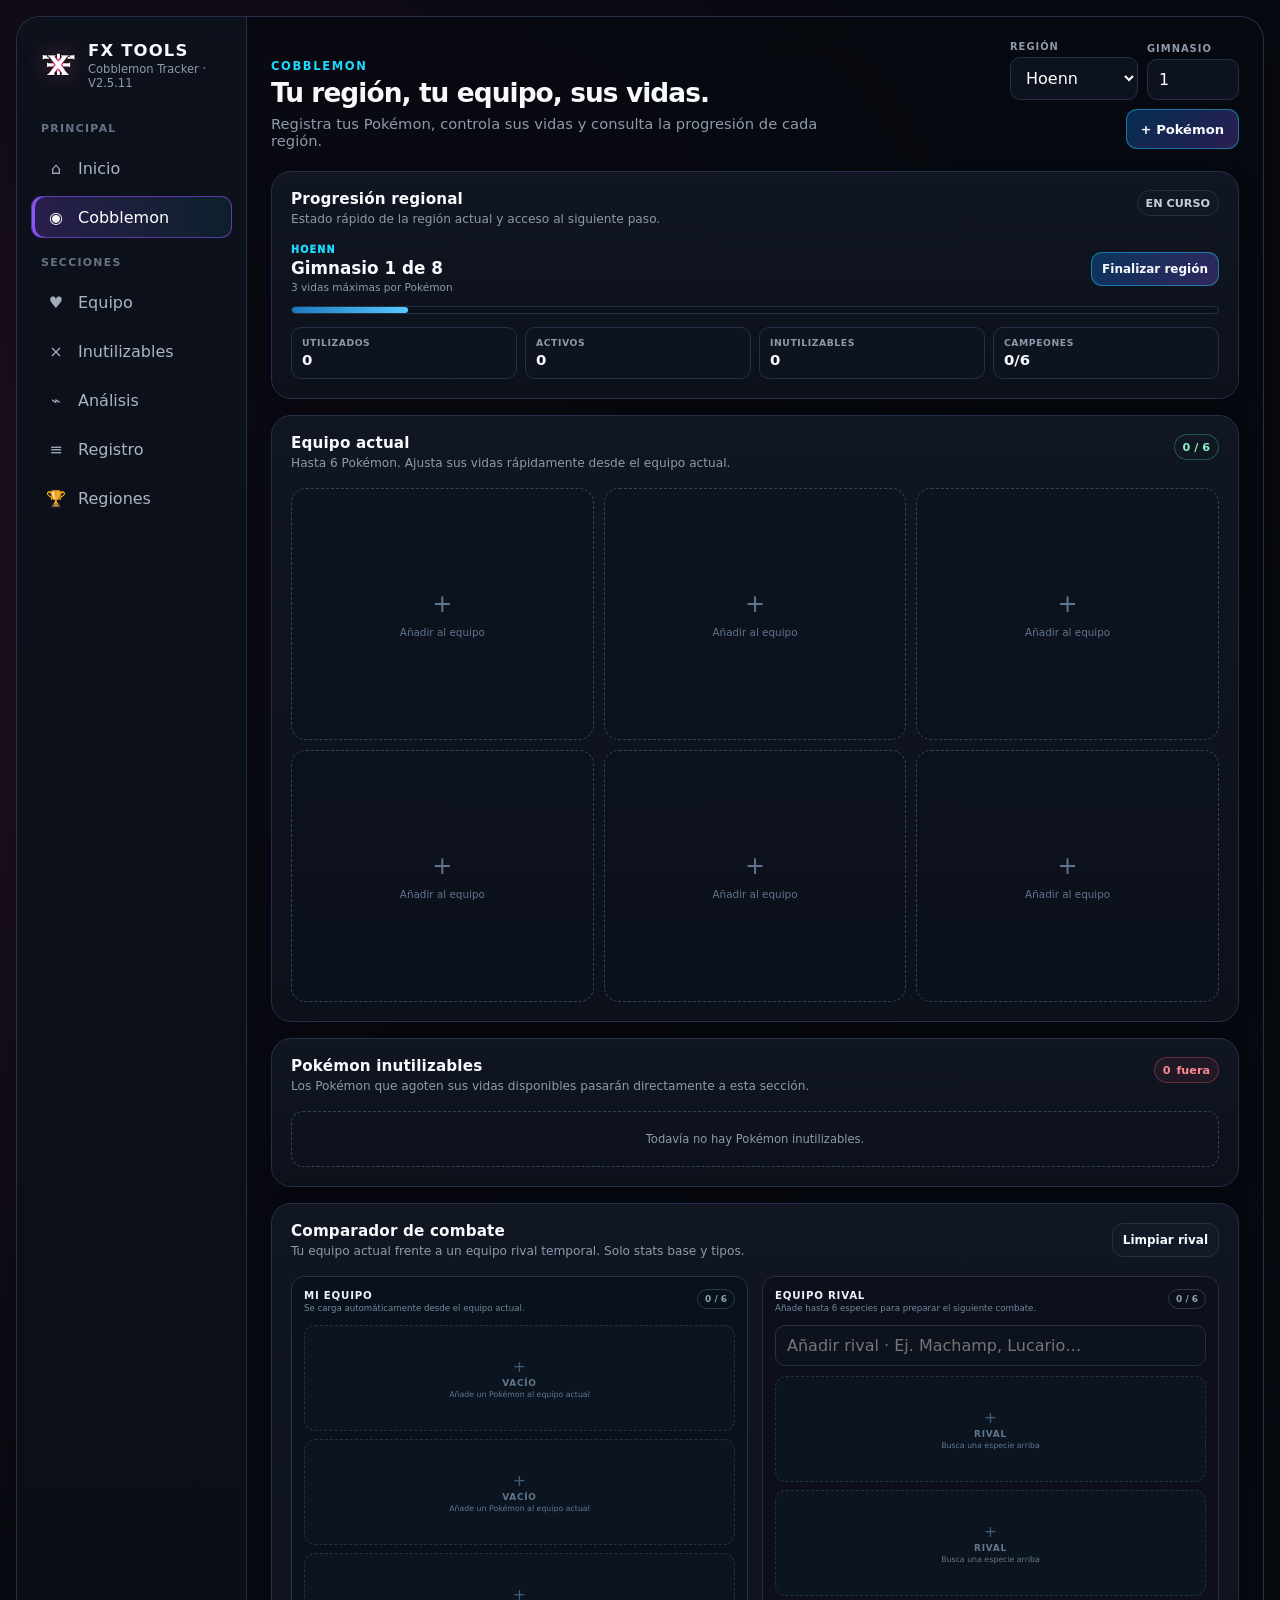
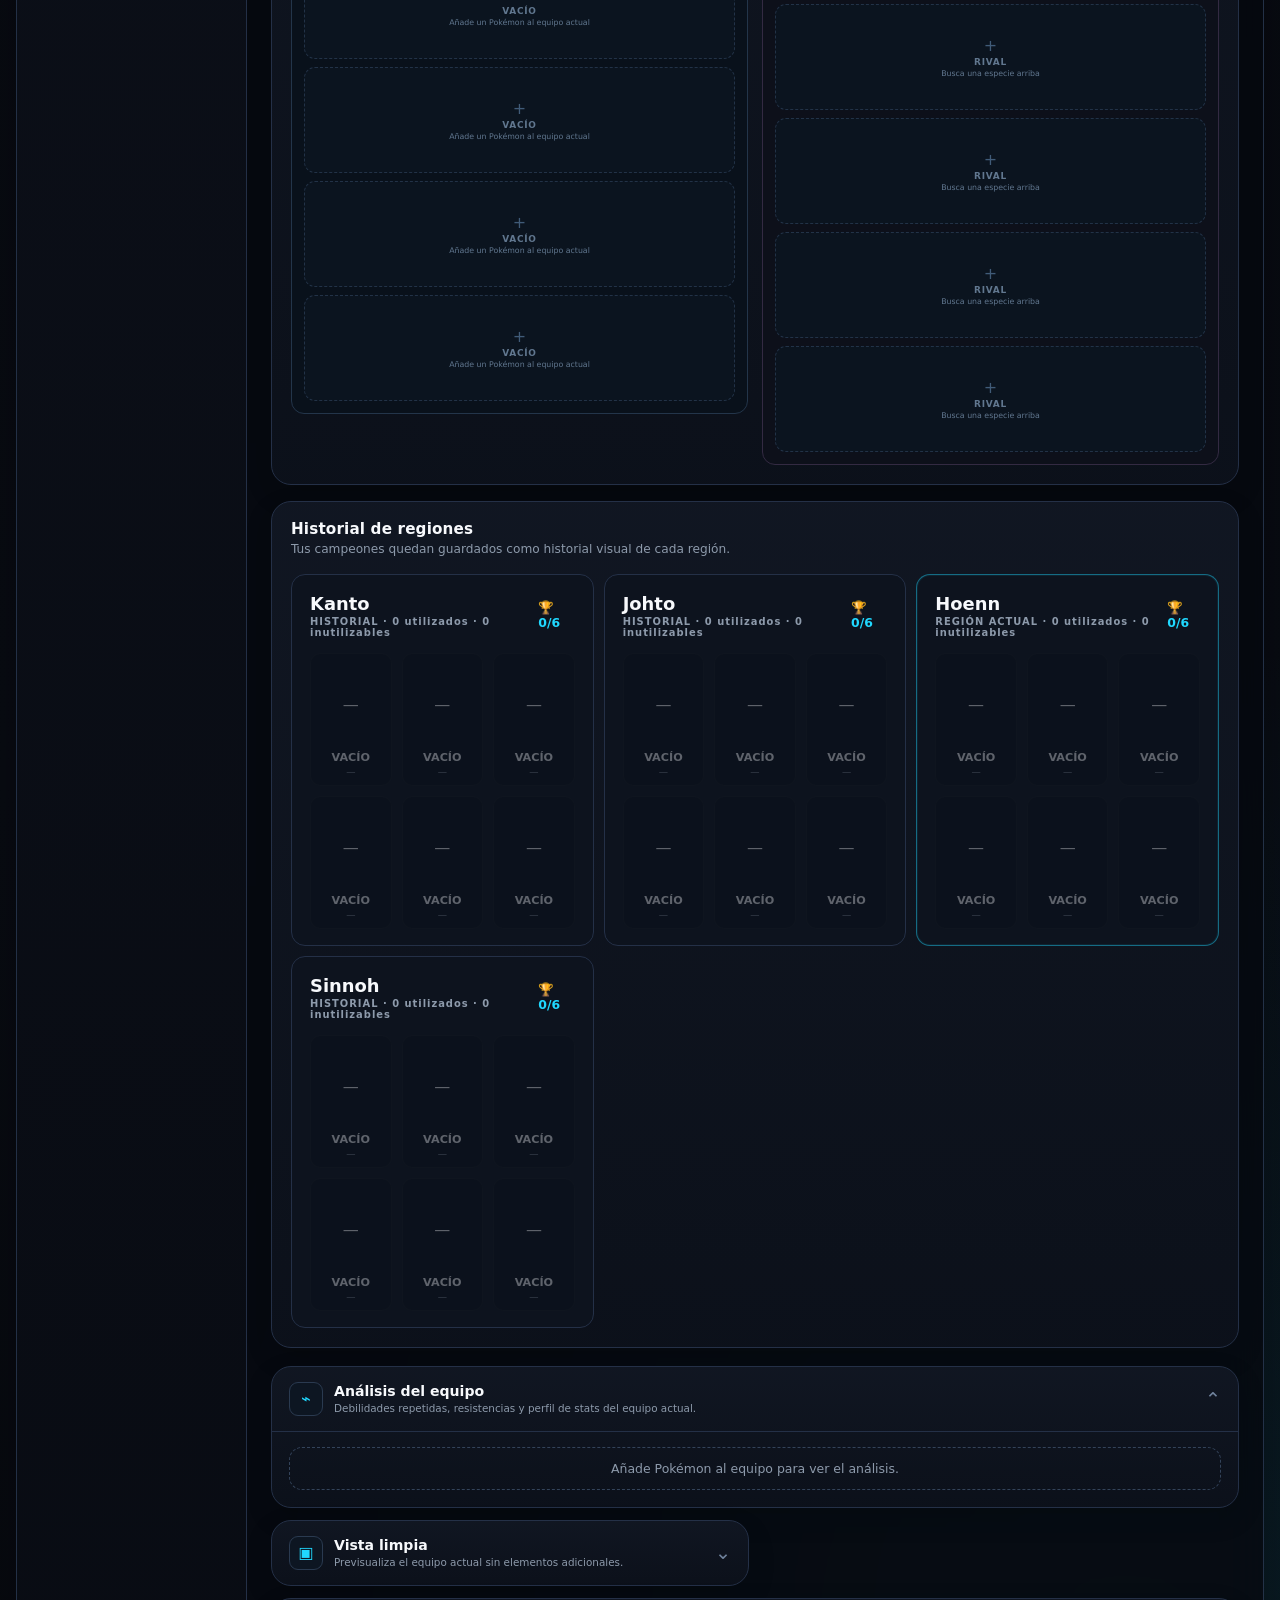
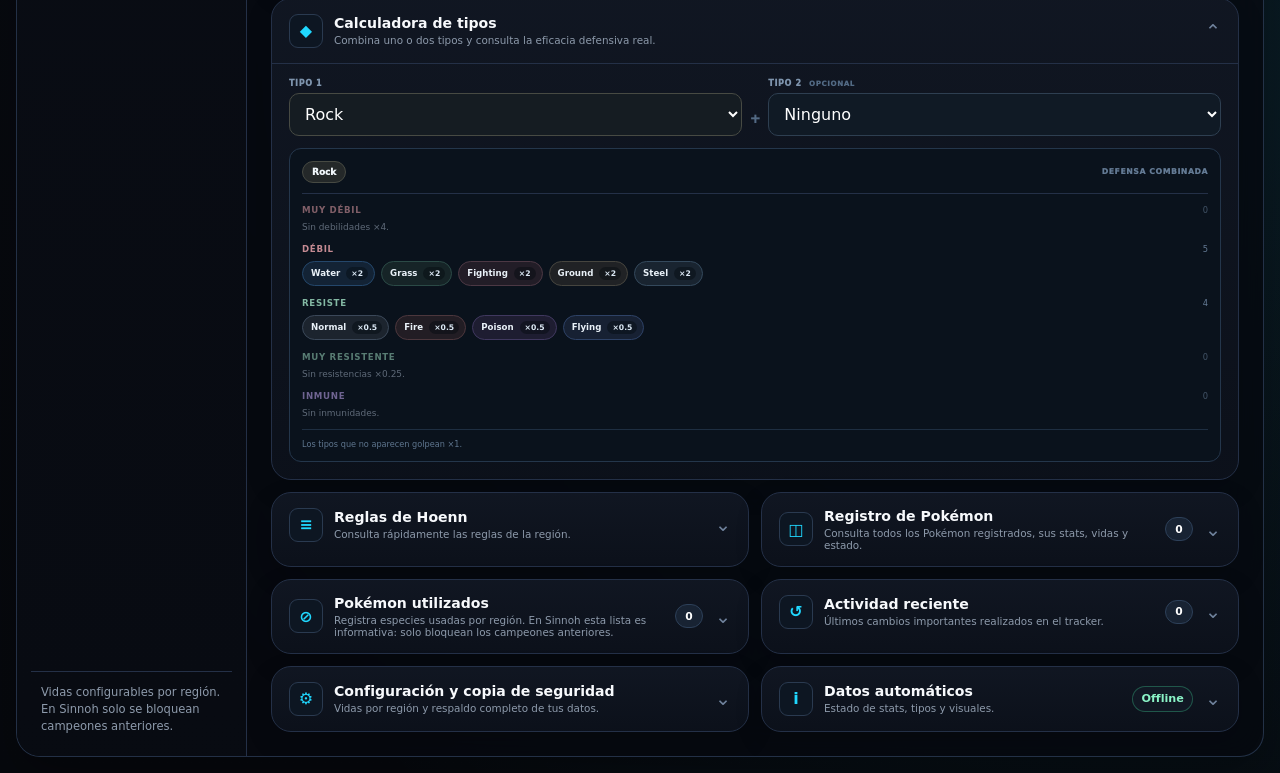
==== cobblemon/index.html @ e3f4c0e9 "Add files via upload" ====
<!doctype html>
<html lang="es">
<head>
  <meta charset="utf-8">
  <meta name="viewport" content="width=device-width,initial-scale=1">
  <title>Cobblemon Tracker · FX Tools</title>
  <link rel="icon" href="../favicon.png">
  <link rel="stylesheet" href="../css/global.css">
  <link rel="stylesheet" href="cobblemon.css?v=2.5.11">
</head>
<body>
<div class="app-shell">
  <aside class="sidebar-nav">
    <div class="brand"><img src="../favicon.png" alt="FX" onerror="this.style.display='none'"><div class="brand-copy"><strong>FX TOOLS</strong><span>Cobblemon Tracker · V2.5.11</span></div></div>
    <div class="nav-group"><div class="nav-label">Principal</div><a class="nav-link" href="../"><span class="nav-icon">⌂</span>Inicio</a><a class="nav-link active" href="./"><span class="nav-icon">◉</span>Cobblemon</a></div>
    <div class="nav-group"><div class="nav-label">Secciones</div><a class="nav-link" href="#equipo"><span class="nav-icon">♥</span>Equipo</a><a class="nav-link" href="#unusable-section"><span class="nav-icon">×</span>Inutilizables</a><a class="nav-link" href="#analysis-panel"><span class="nav-icon">⌁</span>Análisis</a><a class="nav-link" href="#pokemon-panel"><span class="nav-icon">≡</span>Registro</a><a class="nav-link" href="#regiones"><span class="nav-icon">🏆</span>Regiones</a></div>
    <div class="sidebar-bottom">Vidas configurables por región.<br>En Sinnoh solo se bloquean campeones anteriores.</div>
  </aside>

  <main class="main">
    <div class="topbar cobble-topbar">
      <div><div class="eyebrow">Cobblemon</div><h1>Tu región, tu equipo, sus vidas.</h1><div class="subtitle">Registra tus Pokémon, controla sus vidas y consulta la progresión de cada región.</div></div>
      <div class="progress-controls">
        <label class="compact-field"><span>Región</span><select class="select" id="current-region"><option>Kanto</option><option>Johto</option><option>Hoenn</option><option>Sinnoh</option></select></label>
        <label class="compact-field"><span>Gimnasio</span><input class="input" id="gym-number" type="number" min="1" max="8" value="1"></label>
        <button class="btn primary" id="add-pokemon">+ Pokémon</button>
      </div>
    </div>

    <div class="cobble-grid">
      <div class="section-stack">
        <article class="panel progression-panel" id="progression">
          <div class="panel-head"><div><div class="panel-title">Progresión regional</div><div class="panel-desc">Estado rápido de la región actual y acceso al siguiente paso.</div></div><span class="badge" id="progress-status-badge">EN CURSO</span></div>
          <div class="panel-body"><div id="progression-summary" class="progression-summary"></div></div>
        </article>

        <article class="panel" id="equipo">
          <div class="panel-head"><div><div class="panel-title">Equipo actual</div><div class="panel-desc">Hasta 6 Pokémon. Ajusta sus vidas rápidamente desde el equipo actual.</div></div><span class="badge live" id="team-count">0 / 6</span></div>
          <div class="panel-body"><div class="team-grid" id="team-grid"></div></div>
        </article>

        <article class="panel unusable-main" id="unusable-section">
          <div class="panel-head"><div><div class="panel-title">Pokémon inutilizables</div><div class="panel-desc">Los Pokémon que agoten sus vidas disponibles pasarán directamente a esta sección.</div></div><span class="badge danger-badge"><span id="unusable-count">0</span> fuera</span></div>
          <div class="panel-body"><div id="unusable-list" class="unusable-list unusable-list-main"></div></div>
        </article>

        <article class="panel battle-panel" id="battle-panel">
          <div class="panel-head battle-panel-head"><div><div class="panel-title">Comparador de combate</div><div class="panel-desc">Tu equipo actual frente a un equipo rival temporal. Solo stats base y tipos.</div></div><button class="btn small" id="battle-clear-opponent" type="button">Limpiar rival</button></div>
          <div class="panel-body">
            <div class="battle-columns">
              <section class="battle-side battle-side-own">
                <div class="battle-side-head"><div><strong>MI EQUIPO</strong><span>Se carga automáticamente desde el equipo actual.</span></div><b id="battle-own-count">0 / 6</b></div>
                <div class="battle-roster" id="battle-own-team"></div>
              </section>
              <section class="battle-side battle-side-rival">
                <div class="battle-side-head"><div><strong>EQUIPO RIVAL</strong><span>Añade hasta 6 especies para preparar el siguiente combate.</span></div><b id="battle-rival-count">0 / 6</b></div>
                <div class="battle-rival-search species-search-wrap">
                  <input class="input" id="battle-opponent-search" autocomplete="off" placeholder="Añadir rival · Ej. Machamp, Lucario…">
                  <div class="species-results battle-results" id="battle-opponent-results"></div>
                </div>
                <div class="battle-roster" id="battle-opponent-team"></div>
              </section>
            </div>
          </div>
        </article>


        <article class="panel" id="regiones">
          <div class="panel-head"><div><div class="panel-title">Historial de regiones</div><div class="panel-desc">Tus campeones quedan guardados como historial visual de cada región.</div></div></div>
          <div class="panel-body"><div id="region-cards" class="region-cards"></div></div>
        </article>
      </div>

      <div class="side-stack utility-panels">
        <details class="panel utility-panel" id="analysis-panel" open>
          <summary class="utility-summary"><div><span class="utility-icon">⌁</span><div><strong>Análisis del equipo</strong><small>Debilidades repetidas, resistencias y perfil de stats del equipo actual.</small></div></div><span class="utility-chevron">⌄</span></summary>
          <div class="utility-content" id="team-analysis"></div>
        </details>

        <details class="panel utility-panel" id="overlay-panel">
          <summary class="utility-summary"><div><span class="utility-icon">▣</span><div><strong>Vista limpia</strong><small>Previsualiza el equipo actual sin elementos adicionales.</small></div></div><span class="utility-chevron">⌄</span></summary>
          <div class="utility-content">
            <div class="overlay-preview"><div class="preview-title"><span id="preview-region">HOENN</span><span id="preview-gym">GIMNASIO 1</span></div><div class="preview-team" id="preview-team"></div></div>
            <button class="btn" id="overlay-popout">Abrir vista limpia</button>
            <div class="hint">La vista limpia comparte los mismos datos dentro del navegador.</div>
          </div>
        </details>


        <details class="panel utility-panel" id="type-chart-panel" open>
          <summary class="utility-summary"><div><span class="utility-icon">◆</span><div><strong>Calculadora de tipos</strong><small>Combina uno o dos tipos y consulta la eficacia defensiva real.</small></div></div><span class="utility-chevron">⌄</span></summary>
          <div class="utility-content">
            <div class="type-chart-controls">
              <label class="type-chart-field"><span>TIPO 1</span><select class="select type-chart-select" id="type-chart-primary"></select></label>
              <span class="type-chart-plus">+</span>
              <label class="type-chart-field"><span>TIPO 2 <em>OPCIONAL</em></span><select class="select type-chart-select" id="type-chart-secondary"></select></label>
            </div>
            <div class="type-chart-result" id="type-chart-result"></div>
          </div>
        </details>

        <details class="panel utility-panel" id="rules-panel">
          <summary class="utility-summary"><div><span class="utility-icon">≡</span><div><strong id="rules-title">Reglas de Hoenn</strong><small id="rules-subtitle">Consulta rápidamente las reglas de la región.</small></div></div><span class="utility-chevron">⌄</span></summary>
          <div class="utility-content"><div class="rule-list" id="region-rules-list">
            <div class="rule"><div class="rule-icon">♥</div><div>3 vidas por Pokémon durante toda Hoenn; un KO durante la progresión consume 1.</div></div>
            <div class="rule"><div class="rule-icon">○</div><div>Fuera de la progresión, los KO no afectan las vidas.</div></div>
            <div class="rule"><div class="rule-icon">−</div><div>Entre 5 y 7 niveles por debajo del level cap.</div></div>
            <div class="rule"><div class="rule-icon">EV</div><div>EVs distribuidos por el jugador; IVs solo naturales por captura o crianza.</div></div>
            <div class="rule"><div class="rule-icon">⚡</div><div>Mega / Z / Dynamax / Tera a elección para sobrevivir.</div></div>
            <div class="rule"><div class="rule-icon">★</div><div>Legendarios de radar inutilizables salvo 1 elegido por el jugador.</div></div>
            <div class="rule"><div class="rule-icon">?</div><div>Eficacia de ataques oculta; debilidades e interfaz de ataques rival siguen visibles.</div></div>
            <div class="rule"><div class="rule-icon">+</div><div>Solo pociones de curación en combate; sin Revivir.</div></div>
            <div class="rule"><div class="rule-icon">×</div><div>Pokémon usados en Kanto y Johto quedan inutilizables para Hoenn.</div></div>
          </div></div>
        </details>

        <details class="panel utility-panel" id="pokemon-panel">
          <summary class="utility-summary"><div><span class="utility-icon">◫</span><div><strong>Registro de Pokémon</strong><small>Consulta todos los Pokémon registrados, sus stats, vidas y estado.</small></div></div><span class="utility-count" id="series-count">0</span><span class="utility-chevron">⌄</span></summary>
          <div class="utility-content">
            <div class="utility-actions"><button class="btn small primary" id="add-pokemon-secondary">+ Añadir Pokémon</button></div>
            <div class="filters registry-filters">
              <input class="input" id="poke-search" placeholder="Buscar por nombre o especie…">
              <select class="select" id="filter-region"><option value="all">Todas las regiones</option><option>Kanto</option><option>Johto</option><option>Hoenn</option><option>Sinnoh</option></select>
              <select class="select" id="filter-status"><option value="all">Todos los estados</option><option value="team">Equipo actual</option><option value="available">Disponibles ahora</option><option value="unusable">Inutilizables</option><option value="champion">Campeones</option><option value="previous">Regiones anteriores</option></select>
              <select class="select" id="sort-pokemon"><option value="default">Orden de registro</option><option value="name">Nombre A–Z</option><option value="region">Región</option><option value="bst">Stats totales ↓</option><option value="hp">HP ↓</option><option value="attack">Ataque ↓</option><option value="speed">Velocidad ↓</option><option value="lives">Vidas ↓</option></select>
            </div>
            <div class="filters registry-efficacy-filters">
              <select class="select" id="filter-efficacy"><option value="all">Todas las eficacias</option><option value="strong">Fuerte contra</option><option value="resist">Resiste</option><option value="immune">Inmune</option></select>
              <select class="select" id="filter-efficacy-type" disabled><option value="all">Elige un tipo</option><option value="normal">Normal</option><option value="fire">Fire</option><option value="water">Water</option><option value="electric">Electric</option><option value="grass">Grass</option><option value="ice">Ice</option><option value="fighting">Fighting</option><option value="poison">Poison</option><option value="ground">Ground</option><option value="flying">Flying</option><option value="psychic">Psychic</option><option value="bug">Bug</option><option value="rock">Rock</option><option value="ghost">Ghost</option><option value="dragon">Dragon</option><option value="dark">Dark</option><option value="steel">Steel</option><option value="fairy">Fairy</option></select>
              <button class="btn small" id="clear-efficacy-filter" type="button">Limpiar eficacia</button>
            </div>
            <div id="pokemon-list" class="pokemon-list compact-series-list"></div>
          </div>
        </details>

        <details class="panel utility-panel" id="used-panel">
          <summary class="utility-summary"><div><span class="utility-icon">⊘</span><div><strong>Pokémon utilizados</strong><small>Registra especies usadas por región. En Sinnoh esta lista es informativa: solo bloquean los campeones anteriores.</small></div></div><span class="utility-count" id="used-count">0</span><span class="utility-chevron">⌄</span></summary>
          <div class="utility-content">
            <div class="settings-grid">
              <div class="field"><label>Región de origen</label><select class="select" id="used-region"><option>Kanto</option><option>Johto</option><option>Hoenn</option><option>Sinnoh</option></select></div>
              <div class="used-summary" id="used-summary"></div>
            </div>
            <div class="field used-bulk"><label>Pegar lista</label><textarea class="input textarea" id="used-bulk" rows="7" placeholder="Rhyperior
Froakie
Nidoking
...

También puedes separarlos por comas."></textarea><div class="field-note">Solo hace falta la especie. Los Pokémon registrados se añaden automáticamente; en Sinnoh los utilizados vuelven a estar disponibles salvo los campeones anteriores.</div></div>
            <div class="utility-actions split-actions"><button class="btn small primary" id="add-used-list">Añadir lista</button><button class="btn small" id="clear-used-region">Vaciar región</button></div>
            <div class="used-chips" id="used-chips"></div>
          </div>
        </details>

        <details class="panel utility-panel" id="history-panel">
          <summary class="utility-summary"><div><span class="utility-icon">↺</span><div><strong>Actividad reciente</strong><small>Últimos cambios importantes realizados en el tracker.</small></div></div><span class="utility-count" id="history-count">0</span><span class="utility-chevron">⌄</span></summary>
          <div class="utility-content">
            <div id="action-history" class="action-history"></div>
            <div class="utility-actions history-actions"><button class="btn small" id="clear-history" type="button">Vaciar actividad</button></div>
          </div>
        </details>

        <details class="panel utility-panel" id="settings-panel">
          <summary class="utility-summary"><div><span class="utility-icon">⚙</span><div><strong>Configuración y copia de seguridad</strong><small>Vidas por región y respaldo completo de tus datos.</small></div></div><span class="utility-chevron">⌄</span></summary>
          <div class="utility-content">
            <div class="settings-grid">
              <div class="field"><label>Región</label><select class="select" id="settings-region"><option>Kanto</option><option>Johto</option><option>Hoenn</option><option>Sinnoh</option></select></div>
              <div class="field"><label>Vidas por Pokémon</label><input class="input" id="region-max-lives" type="number" min="1" max="9" value="3"></div>
            </div>
            <div class="hint" id="region-lives-hint">El máximo se aplica a esa región completa. Al cambiarlo, ningún Pokémon conservará más vidas que el nuevo máximo.</div>
            <div class="backup-box"><div><strong>Copia completa</strong><small>Incluye Pokémon, campeones, utilizados, vidas, configuración e imágenes personalizadas.</small></div><div class="backup-actions"><button class="btn small" id="export-cobblemon">Exportar JSON</button><button class="btn small" id="import-cobblemon">Importar JSON</button><input id="import-file" type="file" accept="application/json,.json" hidden></div></div>
          </div>
        </details>

        <details class="panel utility-panel source-panel" id="data-panel">
          <summary class="utility-summary"><div><span class="utility-icon">i</span><div><strong>Datos automáticos</strong><small>Estado de stats, tipos y visuales.</small></div></div><span class="badge live" id="dex-status">Listo</span><span class="utility-chevron">⌄</span></summary>
          <div class="utility-content">
            <div class="source-row"><span>Stats / tipos</span><strong>Automático</strong></div>
            <div class="source-row"><span>Visual</span><strong>Render Cobblemon + fallback</strong></div>
            <div class="hint">Si una fuente externa cambia o no carga, la tarjeta conserva tus datos y utiliza una imagen alternativa.</div>
            <div class="visual-review-box"><button class="btn small" id="review-images" type="button">Revisar imágenes</button><span id="image-review-status">Sin revisar</span></div>
            <div id="image-review-results" class="image-review-results"></div>
          </div>
        </details>
      </div>
    </div>
  </main>
</div>

<dialog class="modal-backdrop native-dialog" id="modal-pokemon">
  <div class="modal-card pokemon-modal">
    <div class="modal-head"><div><div class="panel-title" id="poke-modal-title">Añadir Pokémon</div><div class="panel-desc">Busca una especie; FX Tools completa su ficha base.</div></div><button class="btn icon small" id="close-poke">×</button></div>
    <div class="modal-body">
      <div class="species-picker">
        <div class="field"><label>Especie</label><div class="species-search-wrap"><input class="input" id="poke-species-search" autocomplete="off" placeholder="Ej. Wailord, Aggron, Flygon…"><div class="species-results" id="species-results"></div></div><div class="field-note" id="species-note">Escribe al menos 2 letras y selecciona un resultado.</div></div>
        <div class="selected-species" id="selected-species" tabindex="0"><div class="selected-preview-main"><div class="selected-visual"><span>PKM</span></div><div><strong>Sin especie seleccionada</strong><small>Los stats y tipos aparecerán aquí.</small></div></div></div>
      </div>

      <div class="modal-grid user-fields">
        <div class="field"><label>Nombre / apodo</label><input class="input" id="poke-nickname" placeholder="Ej. Aroncito"></div>
        <div class="field"><label>Región</label><select class="select" id="poke-region"><option>Kanto</option><option>Johto</option><option>Hoenn</option><option>Sinnoh</option></select></div>
        <div class="field"><label>Habilidad</label><select class="select" id="poke-ability" disabled><option value="">Sin elegir</option></select><div class="field-note" id="ability-note">Selecciona una especie primero.</div></div>
        <div class="field"><label>Vidas</label><select class="select" id="poke-lives"><option value="3">3 vidas</option><option value="2">2 vidas</option><option value="1">1 vida</option><option value="0">0 · Inutilizable</option></select></div>
        <div class="field"><label>Nivel · opcional</label><input class="input" id="poke-level" type="number" min="1" max="100" placeholder="—"></div>
        <div class="full toggle-row"><label class="check-pill"><input type="checkbox" id="poke-team"><span>Equipo actual</span></label><label class="check-pill"><input type="checkbox" id="poke-champion"><span>🏆 Campeón</span></label></div>
      </div>

      <details class="advanced-details"><summary>Opciones avanzadas</summary><div class="advanced-grid"><div class="field"><label>URL visual personalizada</label><input class="input" id="poke-image" placeholder="Opcional · reemplaza el visual automático"></div><button class="btn small" type="button" id="restore-auto-image">Restaurar visual automático</button></div></details>
    </div>
    <div class="modal-actions"><button class="btn danger" id="delete-poke">Eliminar</button><button class="btn" id="cancel-poke">Cancelar</button><button class="btn primary" id="save-poke">Guardar Pokémon</button></div>
  </div>
</dialog>

<dialog class="modal-backdrop native-dialog" id="modal-stats">
  <div class="modal-card stats-modal-card">
    <div class="modal-head stats-modal-head">
      <div>
        <div class="panel-title">Stats base</div>
        <div class="panel-desc">Consulta rápida del Pokémon seleccionado.</div>
      </div>
      <button class="btn icon small" id="close-stats" type="button" aria-label="Cerrar">×</button>
    </div>
    <div class="stats-modal-body" id="stats-modal-body"></div>
    <div class="stats-modal-nav" id="stats-modal-nav">
      <button class="btn small" id="stats-prev" type="button">← Anterior</button>
      <span id="stats-position">—</span>
      <button class="btn small" id="stats-next" type="button">Siguiente →</button>
    </div>
  </div>
</dialog>

<dialog class="modal-backdrop native-dialog" id="modal-evolution">
  <div class="modal-card evolution-modal-card">
    <div class="modal-head"><div><div class="panel-title">Evolucionar Pokémon</div><div class="panel-desc" id="evolution-description">Selecciona la evolución.</div></div><button class="btn icon small" id="close-evolution" type="button" aria-label="Cerrar">×</button></div>
    <div class="modal-body">
      <div class="evolution-note"><strong>Mismo Pokémon, nueva especie.</strong><span>Conserva apodo, vidas, región, posición del equipo, campeón e historial. La especie anterior y la nueva quedan registradas como utilizadas.</span></div>
      <div id="evolution-list" class="evolution-list"></div>
    </div>
  </div>
</dialog>

<dialog class="modal-backdrop native-dialog" id="modal-compare">
  <div class="modal-card compare-modal-card">
    <div class="modal-head"><div><div class="panel-title">Comparar Pokémon</div><div class="panel-desc">Stats base, tipos y eficacias lado a lado.</div></div><button class="btn icon small" id="close-compare" type="button" aria-label="Cerrar">×</button></div>
    <div class="modal-body compare-picker">
      <div class="compare-picker-grid">
        <div class="field"><label>Pokémon registrado</label><select class="select" id="compare-registered"><option value="">Elegir registrado…</option></select></div>
        <div class="field"><label>O buscar cualquier especie</label><div class="species-search-wrap"><input class="input" id="compare-search" autocomplete="off" placeholder="Ej. Flygon, Aggron, Gardevoir…"><div class="species-results" id="compare-results"></div></div></div>
      </div>
      <div id="compare-body"></div>
    </div>
  </div>
</dialog>

<dialog class="modal-backdrop native-dialog" id="modal-replace">
  <div class="modal-card replace-modal-card">
    <div class="modal-head"><div><div class="panel-title">Cambiar Pokémon del equipo</div><div class="panel-desc" id="replace-description">Elige un Pokémon disponible de la región actual.</div></div><button class="btn icon small" id="close-replace" type="button">×</button></div>
    <div class="modal-body">
      <input class="input" id="replace-search" placeholder="Buscar Pokémon disponible…">
      <div id="replace-list" class="replace-list"></div>
    </div>
  </div>
</dialog>

<div class="toast-wrap" id="cobble-toast-wrap"></div>

<script src="../js/storage.js"></script><script src="cobblemon.js?v=2.5.11"></script>
</body>
</html>
---- css/global.css ----
:root {
  --bg: #070910;
  --bg-soft: #0b0f18;
  --panel: rgba(15, 20, 31, .92);
  --panel-2: #131a27;
  --panel-3: #182131;
  --border: #243047;
  --border-strong: #344764;
  --text: #f7f9fc;
  --muted: #8d9aab;
  --muted-2: #667387;
  --cyan: #20d8ff;
  --cyan-2: #008cff;
  --pink: #ff4ca6;
  --pink-2: #c90067;
  --purple: #8e55ff;
  --green: #42e6a4;
  --yellow: #ffc857;
  --danger: #ff5d6c;
  --shadow: 0 18px 48px rgba(0, 0, 0, .28);
  --radius-lg: 20px;
  --radius-md: 14px;
  --radius-sm: 10px;
}

* { box-sizing: border-box; }
html { color-scheme: dark; }
body {
  margin: 0;
  min-height: 100vh;
  color: var(--text);
  font-family: Inter, ui-sans-serif, system-ui, -apple-system, BlinkMacSystemFont, "Segoe UI", sans-serif;
  background:
    radial-gradient(circle at 8% 15%, rgba(255, 76, 166, .10), transparent 28%),
    radial-gradient(circle at 88% 82%, rgba(32, 216, 255, .09), transparent 30%),
    linear-gradient(180deg, #070910, #080b12 60%, #06080d);
}
button, input, textarea, select { font: inherit; }
button { color: inherit; }
a { color: inherit; }

.app-shell {
  width: min(1540px, calc(100% - 32px));
  margin: 16px auto;
  display: grid;
  grid-template-columns: 230px minmax(0, 1fr);
  min-height: calc(100vh - 32px);
  border: 1px solid rgba(52, 71, 100, .65);
  border-radius: 24px;
  overflow: hidden;
  background: rgba(7, 10, 16, .78);
  box-shadow: var(--shadow);
  backdrop-filter: blur(20px);
}

.sidebar-nav {
  padding: 20px 14px;
  border-right: 1px solid var(--border);
  background: linear-gradient(180deg, rgba(13, 17, 27, .98), rgba(8, 11, 18, .98));
  display: flex;
  flex-direction: column;
  gap: 18px;
}
.brand {
  display: flex;
  gap: 11px;
  align-items: center;
  padding: 4px 8px 14px;
}
.brand img { width: 38px; height: 38px; object-fit: contain; filter: drop-shadow(0 0 10px rgba(255,76,166,.25)); }
.brand-copy strong { display: block; letter-spacing: .07em; font-size: 1.03rem; }
.brand-copy span { display: block; color: var(--muted); font-size: .72rem; margin-top: 2px; }

.nav-group { display: grid; gap: 7px; }
.nav-label { padding: 0 10px 5px; color: var(--muted-2); font-size: .68rem; text-transform: uppercase; letter-spacing: .12em; font-weight: 800; }
.nav-link {
  text-decoration: none;
  display: flex;
  align-items: center;
  gap: 10px;
  min-height: 42px;
  padding: 0 12px;
  border-radius: 11px;
  color: #aab5c5;
  border: 1px solid transparent;
  transition: .18s ease;
}
.nav-link:hover { background: #141b28; color: #fff; border-color: #26344b; }
.nav-link.active {
  color: #fff;
  border-color: rgba(142,85,255,.55);
  background: linear-gradient(90deg, rgba(142,85,255,.22), rgba(32,216,255,.08));
  box-shadow: inset 3px 0 0 var(--purple);
}
.nav-icon { width: 24px; text-align: center; opacity: .95; }
.sidebar-bottom { margin-top: auto; padding: 12px 10px 0; border-top: 1px solid var(--border); color: var(--muted); font-size: .72rem; line-height: 1.5; }

.main { min-width: 0; padding: 24px; }
.topbar { display: flex; align-items: center; justify-content: space-between; gap: 18px; margin-bottom: 22px; }
.eyebrow { color: var(--cyan); font-size: .72rem; letter-spacing: .14em; font-weight: 800; text-transform: uppercase; }
h1 { margin: 4px 0 0; font-size: clamp(1.65rem, 2vw, 2.3rem); letter-spacing: -.035em; }
.subtitle { color: var(--muted); margin-top: 7px; font-size: .92rem; max-width: 720px; }
.top-actions { display: flex; gap: 10px; align-items: center; }

.btn {
  border: 1px solid var(--border);
  background: var(--panel-2);
  border-radius: 11px;
  min-height: 40px;
  padding: 0 14px;
  cursor: pointer;
  transition: .17s ease;
  font-weight: 750;
  font-size: .82rem;
}
.btn:hover { transform: translateY(-1px); border-color: var(--border-strong); background: #182234; }
.btn.primary { border-color: rgba(32,216,255,.45); background: linear-gradient(135deg, rgba(0,140,255,.28), rgba(142,85,255,.28)); }
.btn.primary:hover { border-color: var(--cyan); box-shadow: 0 0 22px rgba(32,216,255,.12); }
.btn.danger { border-color: rgba(255,93,108,.35); color: #ff9ca6; }
.btn.ghost { background: transparent; }
.btn.small { min-height: 34px; padding: 0 10px; font-size: .75rem; }
.btn.icon { width: 40px; padding: 0; display:grid; place-items:center; }

.panel {
  background: linear-gradient(180deg, rgba(17,23,35,.95), rgba(12,17,27,.95));
  border: 1px solid var(--border);
  border-radius: var(--radius-lg);
  box-shadow: 0 10px 28px rgba(0,0,0,.14);
}
.panel-head { padding: 18px 19px 0; display:flex; justify-content:space-between; gap:14px; align-items:flex-start; }
.panel-title { font-size: .95rem; font-weight: 850; letter-spacing: .01em; }
.panel-desc { color: var(--muted); font-size: .76rem; margin-top: 4px; }
.panel-body { padding: 18px 19px 19px; }

.field { display:grid; gap:7px; }
.field label { color: var(--muted); font-size:.7rem; font-weight:800; letter-spacing:.07em; text-transform:uppercase; }
.input, .select, .textarea {
  width:100%; border:1px solid var(--border); background:#0d131e; color:#fff; border-radius:10px; outline:none; padding:10px 11px;
}
.input:focus, .select:focus, .textarea:focus { border-color:rgba(32,216,255,.7); box-shadow:0 0 0 3px rgba(32,216,255,.08); }
.textarea { min-height: 92px; resize: vertical; }

.badge { display:inline-flex; align-items:center; gap:6px; min-height:26px; padding:0 8px; border-radius:999px; border:1px solid var(--border); color:#c5ceda; background:#111824; font-size:.7rem; font-weight:800; }
.badge.live { border-color: rgba(66,230,164,.3); color: #8af2c6; }
.badge.warn { border-color: rgba(255,200,87,.35); color:#ffd98d; }
.badge.danger { border-color:rgba(255,93,108,.35); color:#ff9ca6; }

.modal-backdrop { position:fixed; inset:0; display:none; place-items:center; background:rgba(2,4,8,.78); backdrop-filter:blur(8px); z-index:1000; padding:20px; }
.modal-backdrop.open { display:grid; }
.modal-card { width:min(520px, 100%); border:1px solid var(--border-strong); border-radius:18px; background:#0f1520; box-shadow:0 25px 80px rgba(0,0,0,.45); }
.modal-head { display:flex; justify-content:space-between; gap:14px; padding:18px 18px 0; align-items:center; }
.modal-body { padding:18px; }
.modal-actions { display:flex; justify-content:flex-end; gap:9px; padding:0 18px 18px; }

.toast-wrap { position:fixed; right:18px; bottom:18px; z-index:1200; display:grid; gap:10px; }
.toast { min-width:260px; max-width:360px; border:1px solid var(--border-strong); background:#121a28; padding:12px 14px; border-radius:12px; box-shadow:var(--shadow); font-size:.8rem; }
.toast strong { display:block; margin-bottom:3px; }
.toast span { color:var(--muted); }

@media (max-width: 980px) {
  .app-shell { grid-template-columns: 1fr; width:min(100% - 16px, 1540px); margin:8px auto; }
  .sidebar-nav { border-right:0; border-bottom:1px solid var(--border); flex-direction:row; align-items:center; overflow:auto; }
  .brand { min-width:max-content; padding:0 8px; }
  .nav-group { display:flex; min-width:max-content; }
  .nav-label, .sidebar-bottom { display:none; }
  .nav-link { min-height:38px; }
  .main { padding:18px; }
}
@media (max-width: 650px) {
  .topbar { align-items:flex-start; flex-direction:column; }
  .top-actions { width:100%; flex-wrap:wrap; }
  .btn { flex:1; }
}
---- cobblemon/cobblemon.css ----
.cobble-topbar{align-items:flex-end}.progress-controls{display:flex;gap:9px;align-items:flex-end;flex-wrap:wrap;justify-content:flex-end}.compact-field{display:grid;gap:5px}.compact-field span{font-size:.62rem;text-transform:uppercase;letter-spacing:.1em;color:var(--muted);font-weight:800}.compact-field .select{width:128px}.compact-field .input{width:92px}.cobble-grid{display:grid;grid-template-columns:minmax(0,1.58fr) minmax(360px,.72fr);column-gap:24px;row-gap:18px;align-items:start}.section-stack{display:grid;gap:16px;align-content:start;min-width:0}.side-stack{position:relative;min-width:0;z-index:0}.team-grid{display:grid;grid-template-columns:repeat(3,minmax(0,1fr));gap:10px}.poke-card{position:relative;min-height:252px;border:1px solid var(--border);background:radial-gradient(circle at 50% 28%,rgba(32,216,255,.07),transparent 37%),linear-gradient(180deg,#111927,#0c121c);border-radius:15px;padding:13px;overflow:hidden}.poke-card.dead{opacity:.55;filter:saturate(.5)}.poke-card.selected{border-color:rgba(32,216,255,.48);box-shadow:inset 0 0 0 1px rgba(32,216,255,.1)}.poke-card-head{display:flex;justify-content:space-between;gap:10px;align-items:flex-start}.more-btn{background:transparent;border:0;color:#71839b;font-weight:900;cursor:pointer;padding:0 3px}.more-btn:hover{color:#fff}.poke-name{font-weight:900;font-size:.92rem}.poke-species{color:var(--muted);font-size:.69rem;margin-top:2px}.poke-visual{height:102px;display:grid;place-items:center;margin:3px 0 1px}.poke-visual img{max-height:100px;max-width:145px;object-fit:contain;image-rendering:auto;filter:drop-shadow(0 12px 14px rgba(0,0,0,.32))}.poke-placeholder{width:72px;height:72px;border-radius:50%;border:1px dashed #38506d;display:grid;place-items:center;color:#58708e;font-weight:900}.type-row{display:flex;gap:5px;flex-wrap:wrap}.type-row.compact{min-height:22px;justify-content:center}.type-row.tiny{margin-top:4px}.type-pill{font-size:.59rem;font-weight:900;text-transform:uppercase;border-radius:999px;padding:4px 7px;background:#1b283a;color:#dce8f5;border:1px solid rgba(255,255,255,.06)}.tiny .type-pill{font-size:.51rem;padding:2px 5px}.type-water{background:#173c62}.type-fire{background:#5b261d}.type-grass{background:#23482d}.type-electric{background:#5b4b15}.type-ground{background:#514023}.type-rock{background:#49422c}.type-steel{background:#344553}.type-flying{background:#293b64}.type-psychic{background:#5b2747}.type-dark{background:#2c2937}.type-ghost{background:#322b55}.type-dragon{background:#303267}.type-fairy{background:#5d3156}.type-fighting{background:#5b2b2b}.type-poison{background:#472957}.type-bug{background:#35421d}.type-ice{background:#26515a}.type-normal{background:#3c4149}.lives-row{display:flex;justify-content:space-between;align-items:center;gap:12px;margin-top:10px;padding:8px 2px 2px}.lives{display:flex;justify-content:space-between;align-items:center;gap:10px;min-width:112px}.heart{font-size:1.42rem;line-height:1;color:#ff5d6c;filter:drop-shadow(0 2px 6px rgba(255,93,108,.14))}.heart.off{color:#3a4658}.life-label{font-size:.7rem;font-weight:900;color:#7de4c0}.life-label.out{color:#ff8c98}.life-controls{display:grid;grid-template-columns:40px 1fr 40px;gap:8px;align-items:center;margin-top:10px;border-top:1px solid var(--border);padding-top:10px}.life-controls span{text-align:center;font-size:.58rem;color:var(--muted);font-weight:900;letter-spacing:.12em}.life-btn{height:36px;font-size:1.05rem;border-radius:9px;border:1px solid var(--border);background:#101a27;color:white;font-weight:900;cursor:pointer}.life-btn:hover:not(:disabled){border-color:var(--cyan);background:#142236}.life-btn.danger:hover:not(:disabled){border-color:#ff6675}.life-btn:disabled{opacity:.35;cursor:default}.empty-team-slot{min-height:252px;border:1px dashed #33445b;border-radius:15px;background:rgba(13,19,30,.45);color:#61748e;display:grid;place-items:center;align-content:center;gap:8px;cursor:pointer}.empty-team-slot:hover{border-color:rgba(32,216,255,.55);color:var(--cyan);background:rgba(32,216,255,.03)}.empty-team-slot span{font-size:1.5rem}.empty-team-slot small{font-size:.65rem}.filters{display:flex;gap:8px;flex-wrap:wrap}.filters .input{flex:1;min-width:220px}.filters .select{width:175px}.pokemon-list{display:grid;gap:8px;margin-top:12px}.list-row{display:grid;grid-template-columns:minmax(220px,.95fr) minmax(360px,1.55fr) 115px auto auto;gap:14px;align-items:center;border:1px solid var(--border);background:#0d131e;border-radius:12px;padding:9px 10px;font-size:.75rem}.row-dead{opacity:.58}.list-mon{display:flex;align-items:center;gap:10px;min-width:0}.list-thumb{width:58px;height:50px;display:grid;place-items:center;flex:0 0 58px}.list-thumb img{max-width:58px;max-height:50px;object-fit:contain}.list-thumb .poke-placeholder{width:42px;height:42px;font-size:.6rem}.row-title{min-width:0}.row-title strong{display:block;white-space:nowrap;overflow:hidden;text-overflow:ellipsis}.row-title span{color:var(--muted);font-size:.66rem}.list-stats{display:grid;grid-template-columns:repeat(6,minmax(48px,1fr));gap:6px;color:#d8e2ee}.list-stats span{min-width:0;border:1px solid #24334a;border-radius:8px;background:#101824;padding:6px 4px;text-align:center;line-height:1.05}.list-stats b{display:block;color:#7388a3;font-size:.5rem;letter-spacing:.02em;margin-bottom:3px}.list-stats strong{display:block;color:#f6f9fd;font-size:.82rem;font-weight:900}.list-lives .heart{font-size:1.18rem}.list-lives small{display:block;margin-top:4px;color:var(--muted);font-size:.6rem}.list-flags{display:flex;gap:4px}.row-actions{display:flex;gap:5px}.region-cards{display:grid;grid-template-columns:1fr;gap:10px}.region-card{border:1px solid var(--border);border-radius:14px;background:#0d131e;padding:13px}.region-card.current{border-color:rgba(32,216,255,.45);box-shadow:inset 0 0 0 1px rgba(32,216,255,.08)}.region-head{display:flex;justify-content:space-between;align-items:center}.region-head strong{font-size:1rem}.region-head p{font-size:.58rem;font-weight:900;letter-spacing:.1em;color:var(--muted);margin:2px 0 0}.region-head>span{font-size:.7rem;color:var(--cyan);font-weight:900}.champion-grid{display:grid;grid-template-columns:repeat(6,1fr);gap:6px;margin-top:12px}.champion-mon{min-width:0;text-align:center;border-radius:10px;background:#0a1019;padding:6px 3px;border:1px solid rgba(255,255,255,.04)}.champion-img{height:45px;display:grid;place-items:center}.champion-img img{max-height:45px;max-width:58px;object-fit:contain}.champion-img .poke-placeholder{width:36px;height:36px;font-size:.55rem}.champion-mon b,.champion-mon small{display:block;white-space:nowrap;overflow:hidden;text-overflow:ellipsis}.champion-mon b{font-size:.57rem;margin-top:3px}.champion-mon small{font-size:.49rem;color:var(--muted)}.empty-champ{opacity:.35}.rule-list{display:grid;gap:9px}.rule{display:flex;gap:9px;color:#c3cdda;font-size:.75rem;line-height:1.45}.rule-icon{width:24px;flex:0 0 24px;text-align:center;color:var(--cyan)}.overlay-preview{aspect-ratio:16/5;min-width:0;border:1px solid rgba(32,216,255,.35);border-radius:13px;background:linear-gradient(135deg,rgba(10,18,30,.95),rgba(15,29,46,.92));padding:12px;overflow:hidden}.preview-title{display:flex;justify-content:space-between;align-items:center;font-weight:950;font-style:italic;letter-spacing:.1em}.preview-team{display:grid;grid-template-columns:repeat(6,minmax(0,1fr));gap:5px;margin-top:10px;align-items:end}.preview-mon{text-align:center;min-width:0;display:grid;grid-template-rows:46px 18px 20px;align-items:center}.preview-mon .dot{width:100%;height:46px;margin:0;display:grid;place-items:center;color:#647995;font-size:.72rem}.preview-mon .dot img{max-width:54px;max-height:44px;object-fit:contain}.preview-mon .dot .poke-placeholder{width:34px;height:34px;font-size:.48rem}.preview-mon b{display:block;white-space:nowrap;overflow:hidden;text-overflow:ellipsis;font-size:.58rem;line-height:1.1}.preview-mon span{display:block;font-size:.78rem;line-height:1;color:#ff6573;margin-top:0;letter-spacing:.04em}.panel-body>#overlay-popout{width:100%;margin-top:10px}.hint{font-size:.68rem;color:var(--muted);line-height:1.45;margin-top:7px}.source-row{display:flex;justify-content:space-between;gap:10px;padding:7px 0;border-bottom:1px solid var(--border);font-size:.7rem}.source-row:last-of-type{border-bottom:0}.source-row span{color:var(--muted)}.source-row strong{font-size:.68rem}.empty{border:1px dashed #33435a;border-radius:13px;padding:24px;text-align:center;color:var(--muted);font-size:.78rem}

.pokemon-modal{width:min(760px,100%)}.species-picker{display:grid;grid-template-columns:minmax(0,1fr) minmax(300px,.85fr);gap:12px}.species-search-wrap{position:relative}.species-results{position:absolute;z-index:30;left:0;right:0;top:calc(100% + 5px);display:none;background:#0c131e;border:1px solid #2c3c52;border-radius:11px;box-shadow:0 16px 40px rgba(0,0,0,.4);padding:5px;max-height:290px;overflow:auto}.species-results.open{display:grid}.species-result{width:100%;display:grid;grid-template-columns:58px 1fr;gap:8px;text-align:left;padding:9px 10px;border:0;background:transparent;color:white;border-radius:7px;cursor:pointer}.species-result:hover{background:#151f2d}.species-result span{font-size:.62rem;color:#637892}.species-result strong{font-size:.77rem}.muted-result{color:var(--muted);cursor:default}.field-note{font-size:.62rem;color:var(--muted);margin-top:5px}.selected-species{min-height:168px;border:1px solid var(--border);border-radius:13px;background:radial-gradient(circle at 17% 38%,rgba(32,216,255,.09),transparent 48%),#0d141f;padding:10px;transition:border-color .18s ease,background .18s ease;overflow:hidden}.selected-species.loading{opacity:.55}.selected-species.has-data{cursor:default}.selected-species.has-data:hover,.selected-species.has-data:focus{border-color:#345574;background:radial-gradient(circle at 17% 32%,rgba(32,216,255,.12),transparent 48%),#0d141f}.selected-preview-main{display:grid;grid-template-columns:158px minmax(0,1fr);align-items:center;gap:8px}.selected-visual{height:146px;display:grid;place-items:center;color:#536b87;font-weight:900}.selected-visual img{max-width:158px;max-height:142px;object-fit:contain;filter:drop-shadow(0 13px 16px rgba(0,0,0,.38));transition:transform .18s ease,filter .18s ease}.selected-species.has-data:hover .selected-visual img,.selected-species.has-data:focus .selected-visual img{transform:scale(1.035);filter:drop-shadow(0 15px 19px rgba(0,0,0,.43))}.selected-visual .poke-placeholder{width:92px;height:92px}.selected-info{min-width:0}.selected-info>strong{font-size:1rem}.selected-species small{display:block;color:var(--muted);font-size:.65rem;margin-top:4px}.dex-heading{display:flex;justify-content:space-between;align-items:center;gap:10px}.dex-heading strong{font-size:1.02rem}.dex-heading span{font-size:.62rem;color:#617b99;font-weight:900}.selected-info .type-row{margin-top:7px}.mini-stats{display:grid;grid-template-columns:repeat(3,1fr);gap:5px;margin-top:9px}.mini-stats span{border:1px solid var(--border);border-radius:7px;background:#0a1019;padding:6px 5px;text-align:center;font-size:.61rem;color:#bdc8d6}.mini-stats b{display:block;font-size:.48rem;color:#617996}.stats-expand-hint{margin-top:8px;font-size:.54rem;letter-spacing:.035em;color:#607892;font-weight:800}.selected-stats-expand{max-height:0;opacity:0;overflow:hidden;margin-top:0;padding-top:0;border-top:1px solid transparent;transform:translateY(-4px);transition:max-height .22s ease,opacity .16s ease,margin-top .22s ease,padding-top .22s ease,border-color .18s ease,transform .18s ease}.selected-species.has-data:hover .selected-stats-expand,.selected-species.has-data:focus .selected-stats-expand{max-height:560px;opacity:1;margin-top:10px;padding-top:10px;border-top-color:var(--border);transform:translateY(0)}.selected-stats-expand-head{display:flex;align-items:center;justify-content:space-between;gap:10px;margin-bottom:8px}.selected-stats-expand-head strong{font-size:.61rem;letter-spacing:.085em;color:#dce8f5}.selected-stats-expand-head span{font-size:.57rem;color:#7188a4;font-weight:800}.selected-stats-grid{display:grid;grid-template-columns:repeat(3,minmax(0,1fr));gap:7px}.selected-stat-card{border:1px solid #26364b;border-radius:8px;background:#0a111b;padding:7px 8px}.selected-stat-top{display:flex;align-items:baseline;justify-content:space-between;gap:7px}.selected-stat-top span{font-size:.48rem;font-weight:900;color:#748aa5;letter-spacing:.02em}.selected-stat-top strong{font-size:.86rem;line-height:1;color:#f3f7fb}.selected-stat-track{height:4px;border-radius:999px;background:#121e2c;margin-top:6px;overflow:hidden}.selected-stat-track>span{display:block;height:100%;border-radius:inherit;background:linear-gradient(90deg,#1e76bc,#54c2ff)}.user-fields{display:grid;grid-template-columns:1fr 1fr;gap:11px;margin-top:14px}.user-fields .full{grid-column:1/-1}.toggle-row{display:flex;gap:8px;flex-wrap:wrap}.check-pill{border:1px solid var(--border);border-radius:10px;padding:8px 11px;background:#0d141f;font-size:.7rem;cursor:pointer}.check-pill input{margin-right:6px}.advanced-details{margin-top:12px;border-top:1px solid var(--border);padding-top:10px}.advanced-details summary{font-size:.66rem;color:var(--muted);cursor:pointer}.advanced-grid{display:grid;grid-template-columns:1fr auto;gap:8px;align-items:end;margin-top:10px}.modal-actions #delete-poke{margin-right:auto;display:none}

@media(max-width:1360px){.cobble-grid{grid-template-columns:1fr}.team-grid{grid-template-columns:repeat(3,1fr)}.region-cards{grid-template-columns:repeat(3,1fr)}.champion-grid{grid-template-columns:repeat(3,1fr)}.list-row{grid-template-columns:minmax(200px,.9fr) minmax(340px,1.5fr) 105px auto}.list-flags{display:none}}
@media(max-width:950px){.species-picker{grid-template-columns:1fr}.selected-preview-main{grid-template-columns:150px 1fr}.list-row{grid-template-columns:1fr 100px auto}.list-stats,.list-flags{display:none}.region-cards{grid-template-columns:1fr}.champion-grid{grid-template-columns:repeat(6,1fr)}}
@media(max-width:780px){.team-grid{grid-template-columns:repeat(2,1fr)}.progress-controls{justify-content:flex-start}.user-fields{grid-template-columns:1fr}.user-fields .full{grid-column:auto}.champion-grid{grid-template-columns:repeat(3,1fr)}}
@media(max-width:520px){.team-grid{grid-template-columns:1fr}.selected-preview-main{grid-template-columns:1fr;text-align:center}.selected-visual{height:125px}.selected-visual img{max-width:145px;max-height:122px}.selected-stats-grid{grid-template-columns:repeat(2,minmax(0,1fr))}.selected-stats-expand{max-height:none;opacity:1;margin-top:10px;padding-top:10px;border-top:1px solid var(--border);transform:none}.stats-expand-hint{display:none}.advanced-grid{grid-template-columns:1fr}.list-row{grid-template-columns:1fr}.list-lives,.row-actions{justify-self:start}.compact-field .select,.compact-field .input{width:100%}.progress-controls{display:grid;grid-template-columns:1fr 1fr}.progress-controls .btn{grid-column:1/-1}}

/* V2.2.1: modal nativo para evitar fallos al probar con file:// */
.native-dialog{border:0;padding:0;background:transparent;color:inherit;max-width:none;max-height:none;width:100vw;height:100vh;margin:0;overflow:auto;}
.native-dialog[open]{display:grid;place-items:center;}
.native-dialog::backdrop{background:rgba(2,4,8,.78);backdrop-filter:blur(8px);}
.native-dialog .modal-card{margin:20px;}

/* V2.3 — paneles desplegables + campeones grandes */
.cobble-grid{grid-template-columns:1fr;gap:18px}
.utility-panels{display:grid;grid-template-columns:repeat(2,minmax(0,1fr));gap:12px;min-width:0}
.utility-panel{min-width:0;overflow:hidden}
.utility-panel[open]{grid-column:1/-1}
.utility-summary{list-style:none;cursor:pointer;display:flex;align-items:center;gap:12px;padding:15px 17px;user-select:none}
.utility-summary::-webkit-details-marker{display:none}
.utility-summary>div:first-child{display:flex;align-items:center;gap:11px;min-width:0;flex:1}
.utility-summary strong{display:block;font-size:.88rem}
.utility-summary small{display:block;color:var(--muted);font-size:.65rem;margin-top:3px;font-weight:500}
.utility-icon{width:34px;height:34px;border:1px solid #2a3a50;background:#0d1622;border-radius:9px;display:grid;place-items:center;color:var(--cyan);font-weight:900;flex:0 0 34px}
.danger-icon{color:#ff6877}
.utility-chevron{font-size:1.2rem;color:#70839d;transition:transform .18s ease;margin-left:auto}
.utility-panel[open] .utility-chevron{transform:rotate(180deg)}
.utility-count{min-width:28px;height:24px;border-radius:999px;padding:0 8px;display:grid;place-items:center;background:#182333;border:1px solid #2d4059;color:#fff;font-size:.67rem;font-weight:900}
.utility-content{border-top:1px solid var(--border);padding:15px 17px 17px}
.utility-content .overlay-preview{max-width:980px}
.utility-content>#overlay-popout{max-width:980px}
.unusable-list{display:grid;grid-template-columns:repeat(3,minmax(0,1fr));gap:10px}
.unusable-card{display:grid;grid-template-columns:78px minmax(0,1fr);gap:10px;align-items:center;border:1px solid #2a3444;border-radius:12px;background:#0b111a;padding:10px;opacity:.82}
.unusable-visual{height:66px;display:grid;place-items:center}.unusable-visual img{max-width:76px;max-height:64px;object-fit:contain;filter:grayscale(.3)}
.unusable-info b,.unusable-info span,.unusable-info small{display:block}.unusable-info b{font-size:.78rem}.unusable-info span{font-size:.63rem;color:var(--muted);margin-top:2px}.unusable-info small{font-size:.62rem;color:#ff8791;margin-top:6px;font-weight:800}
.unusable-empty{grid-column:1/-1;border:1px dashed #33435a;border-radius:12px;padding:20px;text-align:center;color:var(--muted);font-size:.72rem}
.region-card{padding:18px 18px 16px}.region-head strong{font-size:1.12rem}.region-head p{font-size:.62rem}.region-head>span{font-size:.78rem}
.champion-grid{gap:10px;margin-top:15px}.champion-mon{min-height:132px;padding:10px 6px 8px;display:grid;grid-template-rows:82px auto auto;align-items:center}.champion-img{height:82px}.champion-img img{max-height:80px;max-width:105px}.champion-img .poke-placeholder{width:58px;height:58px;font-size:.68rem}.champion-mon b{font-size:.7rem;margin-top:5px}.champion-mon small{font-size:.58rem;margin-top:2px}
@media(max-width:900px){.utility-panels{grid-template-columns:1fr}.utility-panel[open]{grid-column:auto}.unusable-list{grid-template-columns:1fr}.champion-grid{grid-template-columns:repeat(3,1fr)}}

/* V2.3.1 — intercambio Serie / Inutilizables */
.unusable-main{overflow:hidden}
.danger-badge{border-color:rgba(255,93,108,.32)!important;color:#ff8791!important;background:rgba(255,93,108,.07)!important}
.unusable-list-main{grid-template-columns:repeat(3,minmax(0,1fr))}
.unusable-list-main .unusable-card{min-height:104px;grid-template-columns:96px minmax(0,1fr);padding:12px}
.unusable-list-main .unusable-visual{height:82px}
.unusable-list-main .unusable-visual img{max-width:94px;max-height:80px}
.unusable-list-main .unusable-info b{font-size:.88rem}.unusable-list-main .unusable-info span{font-size:.68rem}.unusable-list-main .unusable-info small{font-size:.66rem}
.unusable-card.just-out{animation:dropIntoUnusable .7s cubic-bezier(.2,.85,.25,1),dangerPulse 1.6s ease-out}
@keyframes dropIntoUnusable{0%{opacity:0;transform:translateY(-32px) scale(.97)}100%{opacity:.82;transform:translateY(0) scale(1)}}
@keyframes dangerPulse{0%,100%{box-shadow:none}35%{box-shadow:0 0 0 1px rgba(255,93,108,.5),0 0 28px rgba(255,93,108,.12)}}
.utility-actions{display:flex;justify-content:flex-end;margin-bottom:9px}
.compact-series-list .list-row{grid-template-columns:minmax(170px,.9fr) minmax(285px,1.45fr) 100px auto;gap:9px;padding:8px}
.compact-series-list .list-flags{display:none}
.compact-series-list .row-actions{grid-column:auto}
@media(max-width:1180px){.unusable-list-main{grid-template-columns:repeat(2,minmax(0,1fr))}.compact-series-list .list-row{grid-template-columns:1fr}.compact-series-list .list-flags{display:flex}}
@media(max-width:720px){.unusable-list-main{grid-template-columns:1fr}}

/* V2.4 — utilizados, configuración regional y copias */
.settings-grid{display:grid;grid-template-columns:minmax(180px,.55fr) minmax(180px,1fr);gap:10px;align-items:end}
.used-summary{min-height:42px;border:1px solid var(--border);border-radius:10px;background:#0d141f;padding:8px 11px;display:flex;align-items:center;justify-content:space-between;gap:10px}.used-summary strong{font-size:.76rem}.used-summary span{font-size:.65rem;color:var(--muted)}
.used-bulk{margin-top:12px}.textarea{width:100%;min-height:128px;resize:vertical;font-family:inherit;line-height:1.45;padding:10px}
.split-actions{justify-content:space-between!important;gap:8px}.used-chips{display:flex;flex-wrap:wrap;gap:6px;margin-top:12px;max-height:240px;overflow:auto}.used-chip{display:inline-flex;align-items:center;gap:6px;border:1px solid #2a3a50;background:#0d1622;border-radius:999px;padding:5px 7px 5px 9px;font-size:.64rem;font-weight:800}.used-chip button{width:18px;height:18px;border:0;border-radius:50%;background:#192536;color:#8397b0;cursor:pointer;line-height:1}.used-chip button:hover{background:#42212a;color:#ff8b96}.compact-empty{width:100%;padding:13px}
.backup-box{margin-top:14px;border:1px solid var(--border);border-radius:12px;background:#0d141f;padding:12px;display:flex;justify-content:space-between;align-items:center;gap:14px}.backup-box strong,.backup-box small{display:block}.backup-box strong{font-size:.78rem}.backup-box small{font-size:.63rem;color:var(--muted);margin-top:3px;line-height:1.4}.backup-actions{display:flex;gap:7px;flex-wrap:wrap;justify-content:flex-end}
@media(max-width:700px){.settings-grid{grid-template-columns:1fr}.backup-box{align-items:flex-start;flex-direction:column}.backup-actions{justify-content:flex-start}}
.species-result.blocked-result{opacity:.62}.species-result.blocked-result em{font-style:normal;font-size:.52rem;color:#ff8791;margin-left:6px;letter-spacing:.04em}

/* V2.4.1 — vidas mediante corazones clicables */
.clickable-lives{align-items:center}
.heart-btn{appearance:none;-webkit-appearance:none;border:0;background:transparent;padding:2px 1px;margin:0;font-family:inherit;cursor:pointer;transition:transform .12s ease,filter .12s ease,color .12s ease;}
.heart-btn:hover,.heart-btn:focus-visible{transform:scale(1.16);filter:drop-shadow(0 0 7px rgba(255,93,108,.34));outline:none}
.heart-btn.off:hover,.heart-btn.off:focus-visible{color:#718099;filter:drop-shadow(0 0 6px rgba(113,128,153,.22))}
.heart-btn:active{transform:scale(.94)}
.heart-hint{margin-top:9px;border-top:1px solid var(--border);padding-top:9px;text-align:center;font-size:.56rem;color:var(--muted);font-weight:800;letter-spacing:.035em}
.list-lives.clickable-lives{display:block;white-space:nowrap}
.list-lives.clickable-lives .heart-btn{font-size:1.18rem}


/* V2.4.2 — consulta rápida de stats */
.team-name-button,.stats-visual-button,.list-mon-button,.list-stats-button{appearance:none;-webkit-appearance:none;border:0;background:transparent;color:inherit;font:inherit;padding:0;margin:0;text-align:inherit}
.team-name-button{cursor:pointer;min-width:0;border-radius:8px;padding:2px 4px 2px 0}
.team-name-button:hover .poke-name,.team-name-button:focus-visible .poke-name{color:#fff;text-shadow:0 0 14px rgba(78,179,255,.24)}
.team-name-button:focus-visible,.stats-visual-button:focus-visible,.list-mon-button:focus-visible,.list-stats-button:focus-visible{outline:2px solid var(--cyan);outline-offset:3px}
.stats-visual-button{cursor:pointer;width:100%;border-radius:12px;transition:background .15s ease,transform .15s ease}
.stats-visual-button:hover{background:rgba(55,126,194,.055);transform:translateY(-1px)}
.list-mon-button{display:flex;align-items:center;gap:10px;cursor:pointer;width:100%;min-width:0;border-radius:9px}
.list-mon-button:hover .row-title strong{color:#fff}
.list-stats-button{cursor:pointer;width:100%;display:grid!important;grid-template-columns:repeat(6,minmax(48px,1fr));gap:6px;border-radius:10px}
.list-stats-button span{min-height:48px;border:1px solid #26364b;border-radius:8px;background:#0a111b;padding:7px 5px;display:grid;grid-template-rows:auto auto;align-content:center;text-align:center}
.list-stats-button b{font-size:.54rem;letter-spacing:.035em;color:#7088a6;line-height:1}
.list-stats-button strong{font-size:.88rem;line-height:1.05;margin-top:4px;color:#eef5ff}
.list-stats-button:hover span{border-color:#345778;background:#0c1623}
.stats-modal-card{width:min(920px,calc(100vw - 40px));max-width:920px;overflow:hidden}
.stats-modal-body{padding:20px;display:grid;grid-template-columns:minmax(260px,.8fr) minmax(360px,1.2fr);gap:22px;align-items:stretch}
.stats-hero{border:1px solid var(--border);border-radius:14px;background:#0b121c;padding:18px;display:grid;grid-template-rows:minmax(180px,1fr) auto;min-width:0}
.stats-hero-visual{min-height:210px;display:grid;place-items:center}
.stats-hero-visual img{max-width:270px;max-height:220px;object-fit:contain;filter:drop-shadow(0 16px 26px rgba(0,0,0,.34))}
.stats-hero-visual .poke-placeholder{width:100px;height:100px}
.stats-identity{border-top:1px solid var(--border);padding-top:14px}
.stats-kicker{font-size:.62rem;font-weight:900;letter-spacing:.09em;color:#6f87a4;text-transform:uppercase}
.stats-identity h2{font-size:1.55rem;line-height:1.05;margin:5px 0 2px;color:#f5f8fc}
.stats-species-name{font-size:.72rem;color:var(--muted);font-weight:700;margin-bottom:8px}
.stats-types{margin-top:9px}
.stats-life-summary{display:flex;align-items:center;justify-content:space-between;gap:12px;margin-top:14px;padding-top:11px;border-top:1px solid var(--border)}
.stats-life-summary .heart{font-size:1.15rem}.stats-life-summary strong{font-size:.68rem;color:#a8b8cb}
.base-stats-panel{border:1px solid var(--border);border-radius:14px;background:#0b121c;padding:18px;min-width:0}
.base-stats-title{display:flex;align-items:center;justify-content:space-between;gap:10px;margin-bottom:17px}.base-stats-title strong{font-size:.72rem;letter-spacing:.095em;color:#dfe9f5}.base-stats-title span{font-size:.62rem;color:var(--muted);font-weight:800}
.base-stats-list{display:grid;gap:13px}.base-stat-row{display:grid;gap:7px}.base-stat-label{display:flex;align-items:baseline;justify-content:space-between;gap:12px}.base-stat-label span{font-size:.67rem;font-weight:900;color:#859ab3;letter-spacing:.035em}.base-stat-label strong{font-size:1.05rem;color:#f5f8fc}.base-stat-track{height:10px;border-radius:999px;background:#111d2b;border:1px solid #24354a;overflow:hidden}.base-stat-track>span{display:block;height:100%;border-radius:inherit;background:linear-gradient(90deg,#1e76bc,#54c2ff);box-shadow:0 0 14px rgba(65,172,239,.22)}
.stats-modal-nav{border-top:1px solid var(--border);padding:12px 20px 15px;display:grid;grid-template-columns:1fr auto 1fr;align-items:center;gap:12px}.stats-modal-nav[hidden]{display:none}.stats-modal-nav #stats-prev{justify-self:start}.stats-modal-nav #stats-next{justify-self:end}.stats-modal-nav span{font-size:.68rem;font-weight:900;color:#8297b1;min-width:46px;text-align:center}
@media(max-width:1180px){.compact-series-list .list-stats-button{grid-template-columns:repeat(6,minmax(56px,1fr))}}
@media(max-width:760px){.stats-modal-body{grid-template-columns:1fr}.stats-hero{grid-template-columns:150px 1fr;grid-template-rows:auto;gap:14px}.stats-hero-visual{min-height:150px}.stats-hero-visual img{max-width:145px;max-height:145px}.list-stats-button{grid-template-columns:repeat(3,1fr)}}
@media(max-width:520px){.stats-modal-card{width:calc(100vw - 20px)}.stats-modal-body{padding:12px;gap:12px}.stats-hero{grid-template-columns:1fr}.stats-identity h2{font-size:1.3rem}.stats-modal-nav{padding-inline:12px}.list-stats-button{grid-template-columns:repeat(3,1fr)}}

/* V2.5 — pulido de flujo, análisis y seguridad de cambios */
.progression-panel{overflow:hidden}
.progression-summary{display:grid;gap:13px}
.progress-main{display:flex;justify-content:space-between;align-items:center;gap:16px}
.progress-main>div:first-child{display:grid;gap:3px}
.progress-kicker{font-size:.6rem;font-weight:950;letter-spacing:.12em;color:var(--cyan)}
.progress-main strong{font-size:1.05rem}
.progress-main small{font-size:.66rem;color:var(--muted)}
.progress-actions{display:flex;gap:7px;flex-wrap:wrap;justify-content:flex-end}
.region-progress-track{height:8px;border-radius:999px;background:#0a111b;border:1px solid #223047;overflow:hidden}
.region-progress-track>span{display:block;height:100%;border-radius:inherit;background:linear-gradient(90deg,#1d79bf,#58c9ff);transition:width .2s ease}
.progress-metrics{display:grid;grid-template-columns:repeat(4,minmax(0,1fr));gap:8px}
.progress-metrics>div{border:1px solid var(--border);border-radius:10px;background:#0d141f;padding:9px 10px}
.progress-metrics span,.progress-metrics strong{display:block}.progress-metrics span{font-size:.58rem;color:var(--muted);font-weight:850;text-transform:uppercase;letter-spacing:.06em}.progress-metrics strong{font-size:.93rem;margin-top:3px}
.region-card.completed{border-color:rgba(66,230,164,.28)}

.team-head-actions{display:flex;align-items:center;gap:3px}
.mini-icon-btn{width:25px;height:25px;border:1px solid transparent;border-radius:7px;background:transparent;color:#72849d;cursor:pointer;font-size:1rem;line-height:1;padding:0}
.mini-icon-btn:hover:not(:disabled){border-color:#30445e;background:#111d2a;color:#fff}.mini-icon-btn:disabled{opacity:.22;cursor:default}
.team-card-footer{margin-top:9px;border-top:1px solid var(--border);padding-top:8px;display:flex;align-items:center;justify-content:space-between;gap:8px}
.team-card-footer>span{font-size:.53rem;color:var(--muted);font-weight:750;line-height:1.25}
.team-replace-btn{border:1px solid #2b3c53;background:#101927;color:#9db0c7;border-radius:8px;min-height:27px;padding:0 8px;font-size:.6rem;font-weight:850;cursor:pointer;flex:0 0 auto}
.team-replace-btn:hover{border-color:#3c6388;color:#fff;background:#122237}

.registry-filters{display:grid;grid-template-columns:minmax(190px,1.25fr) repeat(3,minmax(145px,.75fr));align-items:center}
.registry-filters .select{width:100%}

.analysis-metrics{display:grid;grid-template-columns:repeat(4,minmax(0,1fr));gap:7px}
.analysis-metrics>div{border:1px solid var(--border);border-radius:10px;background:#0c141f;padding:9px;text-align:center}
.analysis-metrics span,.analysis-metrics strong{display:block}.analysis-metrics span{font-size:.52rem;color:#7187a2;font-weight:900;letter-spacing:.045em}.analysis-metrics strong{font-size:1rem;margin-top:4px;color:#f3f7fb}
.analysis-section{margin-top:13px;padding-top:12px;border-top:1px solid var(--border)}
.analysis-head{display:flex;justify-content:space-between;gap:10px;align-items:center;margin-bottom:8px}.analysis-head strong{font-size:.7rem}.analysis-head span{font-size:.56rem;color:var(--muted)}
.analysis-chips{display:flex;gap:6px;flex-wrap:wrap}.analysis-chip{display:inline-flex;align-items:center;gap:4px;padding:5px 8px;border-radius:999px;border:1px solid #2c3b50;background:#0e1722;font-size:.61rem;font-weight:850}.analysis-chip b{font-size:.52rem}.analysis-chip.weakness{border-color:rgba(255,93,108,.28);color:#ff9aa3;background:rgba(255,93,108,.055)}.analysis-chip.resistance{border-color:rgba(66,230,164,.25);color:#8de9c4;background:rgba(66,230,164,.05)}.analysis-chip.neutral{color:#b5c4d5}.analysis-empty{font-size:.63rem;color:var(--muted);line-height:1.45}

.action-history{display:grid;gap:7px}.history-item{display:grid;grid-template-columns:12px 1fr;gap:8px;align-items:start;border-bottom:1px solid rgba(36,48,71,.65);padding:0 0 8px}.history-item:last-child{border-bottom:0;padding-bottom:0}.history-dot{width:7px;height:7px;border-radius:50%;background:#5e7898;margin-top:5px}.history-life .history-dot{background:#ff6475}.history-team .history-dot{background:#54c6ff}.history-region .history-dot{background:#72e1b5}.history-undo .history-dot{background:#ffc857}.history-item strong,.history-item small{display:block}.history-item strong{font-size:.66rem;line-height:1.35}.history-item small{font-size:.55rem;color:var(--muted);margin-top:2px}.history-actions{margin-top:10px;margin-bottom:0!important}

.visual-review-box{margin-top:12px;padding-top:11px;border-top:1px solid var(--border);display:flex;align-items:center;justify-content:space-between;gap:10px}.visual-review-box span{font-size:.62rem;color:var(--muted);font-weight:800}
.image-review-results{display:grid;gap:6px;margin-top:8px}.image-issue{width:100%;display:flex;align-items:center;justify-content:space-between;gap:10px;text-align:left;border:1px solid #2a394e;border-radius:9px;background:#0d151f;color:#fff;padding:8px 9px;cursor:pointer}.image-issue:hover{border-color:#3d5877;background:#111c29}.image-issue strong{font-size:.65rem}.image-issue span{font-size:.55rem;color:var(--muted)}.image-issue.missing{border-color:rgba(255,93,108,.25)}.image-review-ok{border:1px solid rgba(66,230,164,.2);border-radius:9px;background:rgba(66,230,164,.045);padding:8px 9px;color:#82e8be;font-size:.62rem}

.replace-modal-card{width:min(620px,calc(100vw - 32px));max-width:620px}.replace-list{display:grid;gap:7px;margin-top:10px;max-height:460px;overflow:auto}.replace-option{width:100%;display:grid;grid-template-columns:72px minmax(0,1fr) auto;gap:10px;align-items:center;text-align:left;border:1px solid var(--border);border-radius:11px;background:#0c141f;color:#fff;padding:8px 10px;cursor:pointer}.replace-option:hover{border-color:#365678;background:#111c29}.replace-thumb{width:72px;height:58px;display:grid;place-items:center}.replace-thumb img{max-width:70px;max-height:56px;object-fit:contain}.replace-thumb .poke-placeholder{width:44px;height:44px;font-size:.55rem}.replace-option strong,.replace-option span{display:block}.replace-option strong{font-size:.76rem}.replace-option span{font-size:.62rem;color:var(--muted)}.replace-option>small{font-size:.6rem;color:#ff8591;font-weight:850}

.cobble-toast{display:flex;align-items:center;justify-content:space-between;gap:14px;animation:cobbleToastIn .18s ease-out}.toast-copy{min-width:0}.toast-copy strong,.toast-copy span{display:block}.toast-copy span{margin-top:2px}.toast-undo{flex:0 0 auto;border-color:rgba(255,200,87,.35);color:#ffe0a0}
@keyframes cobbleToastIn{from{opacity:0;transform:translateY(8px)}to{opacity:1;transform:translateY(0)}}

@media(max-width:980px){.registry-filters{grid-template-columns:1fr 1fr}.progress-metrics{grid-template-columns:repeat(2,1fr)}}
@media(max-width:650px){.progress-main{align-items:flex-start;flex-direction:column}.progress-actions{justify-content:flex-start;width:100%}.analysis-metrics{grid-template-columns:repeat(2,1fr)}.registry-filters{grid-template-columns:1fr}.team-card-footer{align-items:flex-start;flex-direction:column}.team-replace-btn{width:100%}.replace-option{grid-template-columns:58px minmax(0,1fr)}.replace-option>small{grid-column:2}.replace-thumb{width:58px}.progress-metrics{grid-template-columns:1fr 1fr}}


/* V2.5.1 — debilidades, resistencias e inmunidades en las fichas de stats */
.selected-defense-wrap{margin-top:12px;padding-top:10px;border-top:1px solid var(--border)}
.selected-stats-expand-head.defense-title{margin-bottom:8px}
.type-defense{display:grid;gap:10px}
.defense-group{display:grid;gap:6px}
.defense-group-head{display:flex;align-items:center;justify-content:space-between;gap:8px}
.defense-group-head strong{font-size:.58rem;letter-spacing:.07em;color:#91a7c0}
.defense-group-head span{min-width:22px;text-align:center;font-size:.52rem;color:#687f9a;font-weight:900;border:1px solid #26364b;background:#0a111b;border-radius:999px;padding:2px 6px}
.defense-chips{display:flex;flex-wrap:wrap;gap:6px}
.defense-chip{display:inline-flex;align-items:center;gap:6px;min-height:27px;border:1px solid rgba(255,255,255,.07);border-radius:8px;padding:5px 8px;font-style:normal;box-shadow:inset 0 0 0 999px rgba(7,12,20,.22)}
.defense-chip b{font-size:.58rem;letter-spacing:.02em;color:#eef5ff;text-transform:uppercase}
.defense-chip em{font-size:.54rem;font-style:normal;font-weight:950;color:#dbe7f5;background:rgba(4,8,14,.35);border-radius:5px;padding:2px 5px}
.defense-chip.weakness{border-color:rgba(255,93,108,.34);box-shadow:inset 0 0 0 999px rgba(85,20,30,.22)}
.defense-chip.weakness em{color:#ffb2ba}
.defense-chip.resistance{border-color:rgba(66,230,164,.25);box-shadow:inset 0 0 0 999px rgba(11,58,45,.18)}
.defense-chip.resistance em{color:#99ebcc}
.defense-chip.immunity{border-color:rgba(84,194,255,.3);box-shadow:inset 0 0 0 999px rgba(13,53,78,.18)}
.defense-chip.immunity em{color:#a8dcff}
.defense-none,.defense-empty{font-size:.61rem;color:var(--muted)}
.type-defense.compact{grid-template-columns:1fr;gap:8px}
.type-defense.compact .defense-group{gap:5px}
.type-defense.compact .defense-chip{min-height:24px;padding:4px 7px}
.type-defense.compact .defense-chip b{font-size:.53rem}
.type-defense.compact .defense-chip em{font-size:.49rem}
.modal-defense-wrap{margin-top:18px;padding-top:16px;border-top:1px solid var(--border)}
.base-stats-title.defense-title{margin-bottom:11px}
@media(max-width:520px){.defense-chips{gap:5px}.defense-chip{padding:5px 7px}.selected-stats-expand{max-height:none}}


/* V2.5.2 — evoluciones e historial de especies */
.species-path{margin-top:12px;padding:10px 11px;border:1px solid #23354b;border-radius:10px;background:#09111b;display:grid;gap:5px}
.species-path>span{font-size:.52rem;font-weight:950;letter-spacing:.085em;color:#7089a7}
.species-path>strong{font-size:.68rem;color:#dce8f6;line-height:1.45}
.species-path em{font-style:normal;color:#4fc7ff;margin:0 3px}
.stats-evolution-action{margin-top:12px;padding-top:11px;border-top:1px solid var(--border);display:flex;align-items:center;justify-content:space-between;gap:10px}
.stats-evolution-action>div{display:grid;gap:2px;min-width:0}
.stats-evolution-action>div strong{font-size:.56rem;letter-spacing:.08em;color:#849ab5}
.stats-evolution-action>div span{font-size:.57rem;color:var(--muted);line-height:1.35}
.evolution-modal-card{width:min(680px,calc(100vw - 32px));max-width:680px}
.evolution-note{border:1px solid #26384e;border-radius:11px;background:#0b141f;padding:11px 12px;display:grid;gap:3px;margin-bottom:12px}
.evolution-note strong{font-size:.7rem;color:#eef6ff}.evolution-note span{font-size:.61rem;line-height:1.45;color:var(--muted)}
.evolution-list{display:grid;gap:9px;max-height:520px;overflow:auto}
.evolution-loading,.evolution-empty{border:1px dashed #2b4058;border-radius:12px;background:#0a121c;padding:24px;text-align:center;color:#8297b1}
.evolution-empty{display:grid;gap:5px}.evolution-empty strong{font-size:.8rem;color:#dce8f5}.evolution-empty span{font-size:.63rem}
.evolution-option{width:100%;display:grid;grid-template-columns:116px minmax(0,1fr) 34px;gap:12px;align-items:center;text-align:left;border:1px solid #26384e;border-radius:13px;background:#0b141f;color:#fff;padding:10px 12px;cursor:pointer;transition:border-color .15s ease,background .15s ease,transform .15s ease}
.evolution-option:hover{border-color:#3c6387;background:#0e1a28;transform:translateY(-1px)}
.evolution-option.blocked{opacity:.52;cursor:not-allowed;transform:none}.evolution-option.blocked:hover{border-color:#26384e;background:#0b141f}
.evolution-visual{height:88px;display:grid;place-items:center}.evolution-visual img{max-width:112px;max-height:86px;object-fit:contain;filter:drop-shadow(0 10px 14px rgba(0,0,0,.32))}.evolution-visual .poke-placeholder{width:58px;height:58px}
.evolution-copy{min-width:0;display:grid;gap:4px}.evolution-copy>span{font-size:.51rem;font-weight:950;letter-spacing:.09em;color:#6f87a4}.evolution-copy>strong{font-size:1rem;color:#f4f8fc}.evolution-copy small{font-size:.58rem;color:#788fa9;font-weight:800}.evolution-copy em{font-style:normal;font-size:.55rem;color:#ff8c98;font-weight:900;letter-spacing:.05em}
.evolution-arrow{font-size:1.25rem;color:#51c8ff;text-align:center;font-weight:900}
@media(max-width:560px){.stats-evolution-action{align-items:flex-start;flex-direction:column}.stats-evolution-action .btn{width:100%}.evolution-option{grid-template-columns:78px minmax(0,1fr) 24px;padding:9px}.evolution-visual{height:70px}.evolution-visual img{max-width:76px;max-height:68px}}

/* V2.5.4 — Eficacias unificadas: fuerza ofensiva + defensa */
.stats-efficacy-wrap{margin-top:18px;padding-top:16px;border-top:1px solid var(--border)}
.efficacy-title{margin-bottom:12px}
.efficacy-panel{gap:11px}
.strength-group{padding-bottom:1px}
.defense-chip.strength{border-color:rgba(84,194,255,.2);box-shadow:inset 0 0 0 999px rgba(7,12,20,.18)}
.defense-chip.strength .offense-source{position:relative;overflow:hidden;color:#fff;background:var(--source-a,#344553);border:1px solid rgba(255,255,255,.08);text-shadow:0 1px 2px rgba(0,0,0,.55)}
.defense-chip.strength .offense-source.dual{background:linear-gradient(135deg,var(--source-a,#344553) 0 49%,var(--source-b,#49422c) 51% 100%)}


/* V2.5.5 — habilidades individuales y eficacias modificadas por habilidad */
.stats-ability-row{display:flex;align-items:center;gap:8px;flex-wrap:wrap;margin-top:11px;padding:8px 9px;border:1px solid #26364b;border-radius:9px;background:#0b121d}
.stats-ability-row>span{font-size:.52rem;letter-spacing:.085em;color:#7289a5;font-weight:900}
.stats-ability-row>strong{font-size:.68rem;color:#eff6ff}
.stats-ability-row>em{margin-left:auto;font-size:.49rem;font-style:normal;font-weight:900;color:#94e5c7;border:1px solid rgba(66,230,164,.2);background:rgba(11,58,45,.2);border-radius:999px;padding:3px 7px}
.ability-source-mark{display:inline-grid;place-items:center;width:16px;height:16px;border-radius:50%;font-size:.46rem;font-style:normal;font-weight:950;color:#9edfff;background:#102b40;border:1px solid rgba(84,194,255,.28);cursor:help}
#poke-ability:disabled{opacity:.55;cursor:not-allowed}
@media(max-width:520px){.stats-ability-row>em{margin-left:0}}


/* V2.5.6 — búsqueda por eficacias, Megas y comparador */
.registry-efficacy-filters{display:grid;grid-template-columns:minmax(150px,.8fr) minmax(150px,.8fr) auto;gap:8px;margin-top:8px;align-items:center}
.registry-efficacy-filters .select{width:100%}.registry-efficacy-filters .btn{white-space:nowrap}
.stats-tools-row{display:flex;align-items:center;justify-content:space-between;gap:9px;margin-top:11px;padding-top:10px;border-top:1px solid var(--border)}
.mega-switch{display:flex;align-items:center;gap:5px;flex-wrap:wrap}.mega-switch[hidden]{display:none}
.form-switch{min-height:28px;border:1px solid #2a3e56;border-radius:8px;background:#0d1723;color:#8198b4;padding:0 8px;font-size:.55rem;font-weight:950;letter-spacing:.055em;cursor:pointer}
.form-switch:hover{border-color:#3a6287;color:#eaf5ff}.form-switch.active{border-color:rgba(84,194,255,.5);background:rgba(31,115,168,.16);color:#bde9ff;box-shadow:0 0 0 1px rgba(84,194,255,.05) inset}
.compare-modal-card{width:min(1180px,calc(100vw - 30px));max-width:1180px;max-height:calc(100vh - 34px);overflow:hidden}
.compare-picker{overflow:auto;max-height:calc(100vh - 112px)}
.compare-picker-grid{display:grid;grid-template-columns:1fr 1fr;gap:12px;margin-bottom:14px}
.compare-grid{display:grid;grid-template-columns:1fr 1fr;gap:14px;align-items:start}
.compare-card{border:1px solid var(--border);border-radius:14px;background:#0b121c;padding:15px;min-width:0}
.compare-card-head{display:grid;grid-template-columns:118px minmax(0,1fr);gap:12px;align-items:center;padding-bottom:12px;border-bottom:1px solid var(--border)}
.compare-visual{height:102px;display:grid;place-items:center}.compare-visual img{max-width:118px;max-height:100px;object-fit:contain;filter:drop-shadow(0 10px 18px rgba(0,0,0,.34))}.compare-visual .poke-placeholder{width:66px;height:66px}
.compare-card-head span{font-size:.49rem;font-weight:950;letter-spacing:.1em;color:#6f87a4}.compare-card-head h3{font-size:1.08rem;margin:3px 0 1px;color:#f4f8fc}.compare-card-head small{display:block;font-size:.62rem;color:var(--muted);margin-bottom:5px}
.compare-bst{display:flex;align-items:center;gap:8px;padding:11px 0 9px}.compare-bst span{font-size:.55rem;color:#7289a5;font-weight:900;letter-spacing:.07em}.compare-bst strong{font-size:1rem;color:#f2f7fc}.compare-bst em{margin-left:auto;font-size:.55rem;font-style:normal;color:#91a7c0}
.compare-stats{display:grid;gap:8px}.compare-stat-row{display:grid;gap:5px;padding:7px 8px;border:1px solid #223248;border-radius:8px;background:#0a111b}.compare-stat-row>div:first-child{display:flex;align-items:center;justify-content:space-between}.compare-stat-row span{font-size:.56rem;font-weight:900;color:#7f95ae}.compare-stat-row strong{font-size:.8rem;color:#ecf4fd}.compare-stat-row.winner{border-color:rgba(66,230,164,.2);background:rgba(66,230,164,.035)}.compare-stat-row.winner strong{color:#98ebca}
.compare-stat-track{height:5px;border-radius:999px;background:#142133;overflow:hidden}.compare-stat-track>span{display:block;height:100%;border-radius:inherit;background:#3e9ad4}
.compare-efficacy{margin-top:14px;padding-top:12px;border-top:1px solid var(--border)}.compare-efficacy .type-defense{gap:8px}.compare-efficacy .defense-chip{min-height:24px;padding:4px 7px}.compare-efficacy .defense-chip b{font-size:.52rem}.compare-efficacy .defense-chip em{font-size:.48rem}
.compare-empty{min-height:360px;border:1px dashed #2c4058;border-radius:14px;background:#0a121c;display:grid;place-content:center;text-align:center;padding:24px}.compare-empty strong{font-size:.9rem;color:#dce9f6}.compare-empty span{font-size:.63rem;color:var(--muted);margin-top:5px;max-width:250px;line-height:1.45}
@media(max-width:820px){.compare-grid,.compare-picker-grid{grid-template-columns:1fr}.compare-card-head{grid-template-columns:92px minmax(0,1fr)}.compare-visual{height:84px}.compare-visual img{max-width:92px;max-height:82px}}
@media(max-width:650px){.registry-efficacy-filters{grid-template-columns:1fr}.stats-tools-row{align-items:flex-start;flex-direction:column}.stats-tools-row>.btn{width:100%}.compare-modal-card{width:calc(100vw - 18px)}}


/* V2.5.7 — tabla rápida de tipos + comparador de combate */
.type-chart-controls{display:grid;grid-template-columns:minmax(0,1fr) auto minmax(0,1fr);gap:8px;align-items:end;margin-bottom:12px}
.type-chart-field{display:grid;gap:5px}.type-chart-field>span{font-size:.5rem;font-weight:950;letter-spacing:.08em;color:#7e94ad}.type-chart-field>span em{font-style:normal;font-size:.44rem;color:#526a84;margin-left:4px}
.type-chart-select{border-color:color-mix(in srgb,var(--type-color) 55%,#26384e);background:color-mix(in srgb,var(--type-color) 12%,#0b141f)}
.type-chart-plus{height:34px;display:grid;place-items:center;color:#536a84;font-size:.8rem;font-weight:950}
.type-chart-result{border:1px solid #24364b;border-radius:12px;background:#0a121c;padding:12px}
.type-chart-selected{display:flex;align-items:center;justify-content:space-between;gap:10px;padding-bottom:10px;border-bottom:1px solid var(--border)}
.type-chart-selected>div{display:flex;align-items:center;gap:6px;min-width:0}.type-chart-selected>div>b{font-size:.65rem;color:#536b85}
.type-chart-selected>small{font-size:.48rem;font-weight:950;letter-spacing:.08em;color:#647b95;white-space:nowrap}
.type-chart-selected-chip{display:inline-flex;align-items:center;border:1px solid color-mix(in srgb,var(--type-color) 55%,#26384e);background:color-mix(in srgb,var(--type-color) 24%,#101823);border-radius:999px;padding:5px 9px;color:#f1f7fc;font-size:.56rem;font-weight:950}
.type-chart-groups{display:grid;gap:12px;margin-top:11px}
.type-chart-group{display:grid;gap:7px}.type-chart-group:has(.type-chart-none){opacity:.64}
.type-chart-group-head{display:flex;align-items:center;justify-content:space-between}.type-chart-group-head strong{font-size:.54rem;letter-spacing:.08em;color:#7f95ae}.type-chart-group-head span{font-size:.52rem;color:#657b95}
.type-chart-group.very-weak .type-chart-group-head strong,.type-chart-group.weak .type-chart-group-head strong{color:#c58b93}.type-chart-group.immune .type-chart-group-head strong{color:#a892d4}.type-chart-group.resist .type-chart-group-head strong,.type-chart-group.very-resist .type-chart-group-head strong{color:#84b9a4}
.quick-type-list{display:flex;flex-wrap:wrap;gap:6px}.quick-type-chip{display:inline-flex;align-items:center;gap:6px;border:1px solid color-mix(in srgb,var(--type-color) 45%,#26384e);background:color-mix(in srgb,var(--type-color) 17%,#101823);border-radius:999px;padding:5px 6px 5px 8px;color:#e9f1f8;font-size:.54rem;font-weight:900}.quick-type-chip b{font-size:inherit}.quick-type-chip em{font-style:normal;border-radius:999px;background:rgba(4,10,16,.45);padding:2px 5px;font-size:.48rem;color:#dce9f5}.type-chart-none{font-size:.56rem;color:var(--muted)}
.type-chart-neutral-note{margin-top:11px;padding-top:9px;border-top:1px solid #1e2e41;font-size:.51rem;color:#5f768f}
.sinnoh-life-badge{display:inline-flex;width:max-content;margin-top:7px;border:1px solid rgba(255,89,105,.28);border-radius:999px;background:rgba(151,38,52,.12);color:#ff9ba6;padding:4px 7px;font-size:.49rem;font-weight:950;letter-spacing:.065em}
#region-max-lives:disabled{opacity:.62;cursor:not-allowed}
@media(max-width:560px){.type-chart-controls{grid-template-columns:1fr}.type-chart-plus{height:auto}.type-chart-selected{align-items:flex-start;flex-direction:column}}

.battle-panel-head{align-items:center}.battle-panel-head>.btn{flex:0 0 auto}
.battle-columns{display:grid;grid-template-columns:1fr 1fr;gap:14px;align-items:start}
.battle-side{min-width:0;border:1px solid #23354a;border-radius:13px;background:#09111b;padding:12px}
.battle-side-rival{border-color:#332a42;background:#0d101a}
.battle-side-head{display:flex;align-items:flex-start;justify-content:space-between;gap:10px;margin-bottom:10px}
.battle-side-head>div{display:grid;gap:2px}.battle-side-head strong{font-size:.64rem;letter-spacing:.075em;color:#e8f2fb}.battle-side-head span{font-size:.54rem;color:#71879f;line-height:1.35}.battle-side-head>b{font-size:.56rem;color:#8da3bb;border:1px solid #293b50;border-radius:999px;padding:4px 7px;white-space:nowrap}
.battle-rival-search{margin-bottom:10px}.battle-results{z-index:24}
.battle-roster{display:grid;gap:8px}
.battle-mon-card,.battle-empty-slot{min-height:118px;border:1px solid #223247;border-radius:11px;background:#0b141f;padding:9px}
.battle-mon-card.rival{border-color:#352c43;background:#10121c}
.battle-mon-top{display:grid;grid-template-columns:58px minmax(0,1fr) auto;gap:9px;align-items:center}
.battle-mon-visual{height:52px;display:grid;place-items:center}.battle-mon-visual img{max-width:58px;max-height:52px;object-fit:contain;filter:drop-shadow(0 6px 8px rgba(0,0,0,.3))}.battle-mon-visual .poke-placeholder{width:40px;height:40px}
.battle-mon-id{min-width:0;display:grid;gap:2px}.battle-mon-id>strong{font-size:.68rem;color:#eef6ff;white-space:nowrap;overflow:hidden;text-overflow:ellipsis}.battle-mon-id>small{font-size:.52rem;color:#7288a2}.battle-mon-id .type-row{margin-top:2px}
.battle-remove{width:25px;height:25px;border:1px solid #50303b;border-radius:7px;background:#1c1218;color:#d695a0;font-weight:900;cursor:pointer}.battle-remove:hover{border-color:#874151;color:#ffb1bd}
.battle-bst{display:flex;align-items:center;gap:8px;margin:9px 0 8px;padding-top:8px;border-top:1px solid #1e2d40}.battle-bst span{font-size:.56rem;font-weight:900;color:#7f94ab;letter-spacing:.07em}.battle-bst strong{font-size:.82rem;color:#cce7fa}
.battle-stat-grid{display:grid;grid-template-columns:repeat(6,minmax(0,1fr));gap:5px}.battle-stat-grid>span{display:grid;gap:3px;text-align:center;border:1px solid #24374d;border-radius:7px;background:#09121c;padding:7px 3px}.battle-stat-grid b{font-size:.54rem;color:#8196ad;letter-spacing:.025em}.battle-stat-grid strong{font-size:.78rem;line-height:1;color:#f0f6fc}
.battle-empty-slot{display:grid;place-content:center;text-align:center;min-height:106px;border-style:dashed;color:#61778f}.battle-empty-slot>span{font-size:1rem;color:#405b78}.battle-empty-slot>strong{font-size:.56rem;letter-spacing:.08em;margin-top:2px}.battle-empty-slot>small{font-size:.49rem;margin-top:2px}

.battle-mon-card.clickable{cursor:pointer;position:relative;transition:border-color .16s ease,transform .16s ease,background .16s ease}
.battle-mon-card.clickable:hover{border-color:#3c5875;transform:translateY(-1px)}
.battle-mon-card.rival.clickable:hover{border-color:#624c76}
.battle-mon-card.clickable:focus-visible{outline:2px solid #6e93ba;outline-offset:2px}
.battle-open-hint{margin-top:6px;text-align:right;font-size:.58rem;letter-spacing:.045em;text-transform:uppercase;color:#61758a;opacity:.78}
.battle-mon-card.clickable:hover .battle-open-hint{color:#9cb4cb;opacity:1}
@media(max-width:1050px){.battle-columns{grid-template-columns:1fr}.battle-stat-grid{grid-template-columns:repeat(6,minmax(42px,1fr))}}
@media(max-width:560px){.battle-stat-grid{grid-template-columns:repeat(3,1fr)}.battle-panel-head{align-items:flex-start;flex-direction:column}.battle-panel-head>.btn{width:100%}}
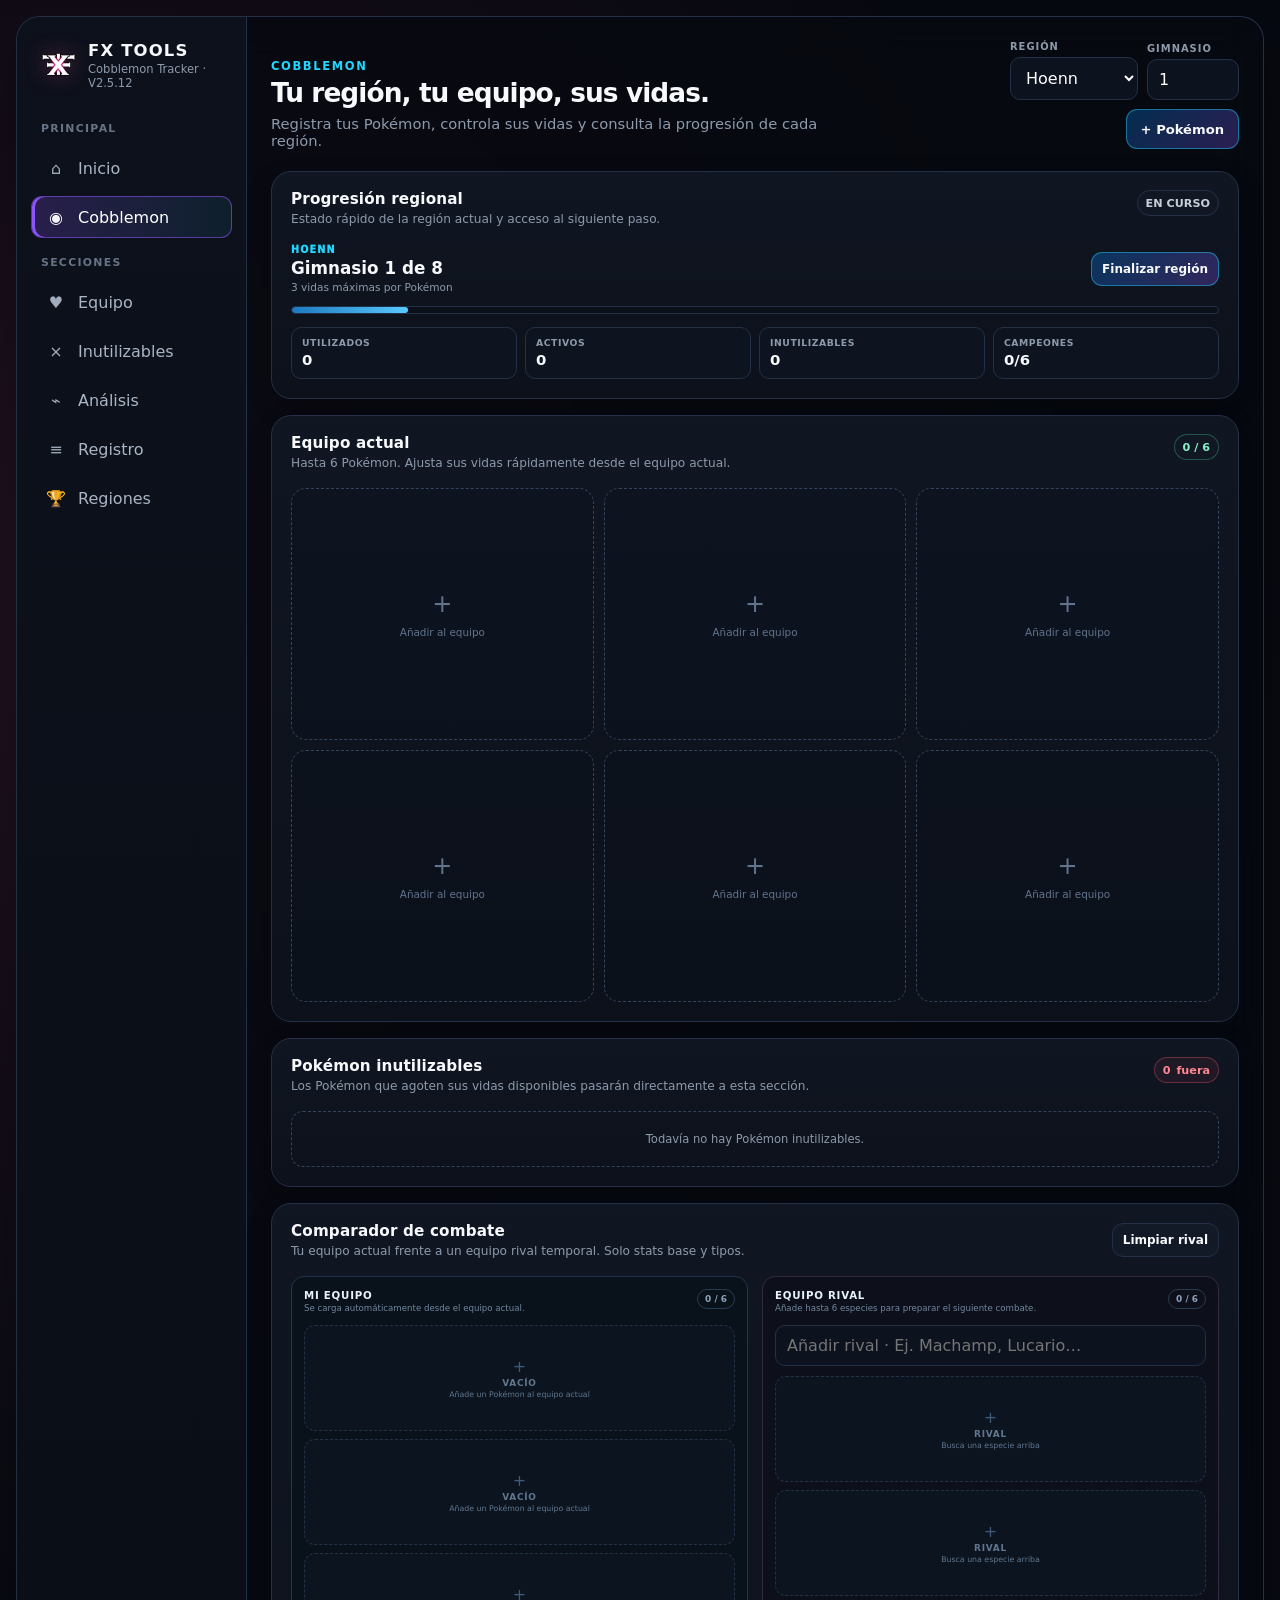
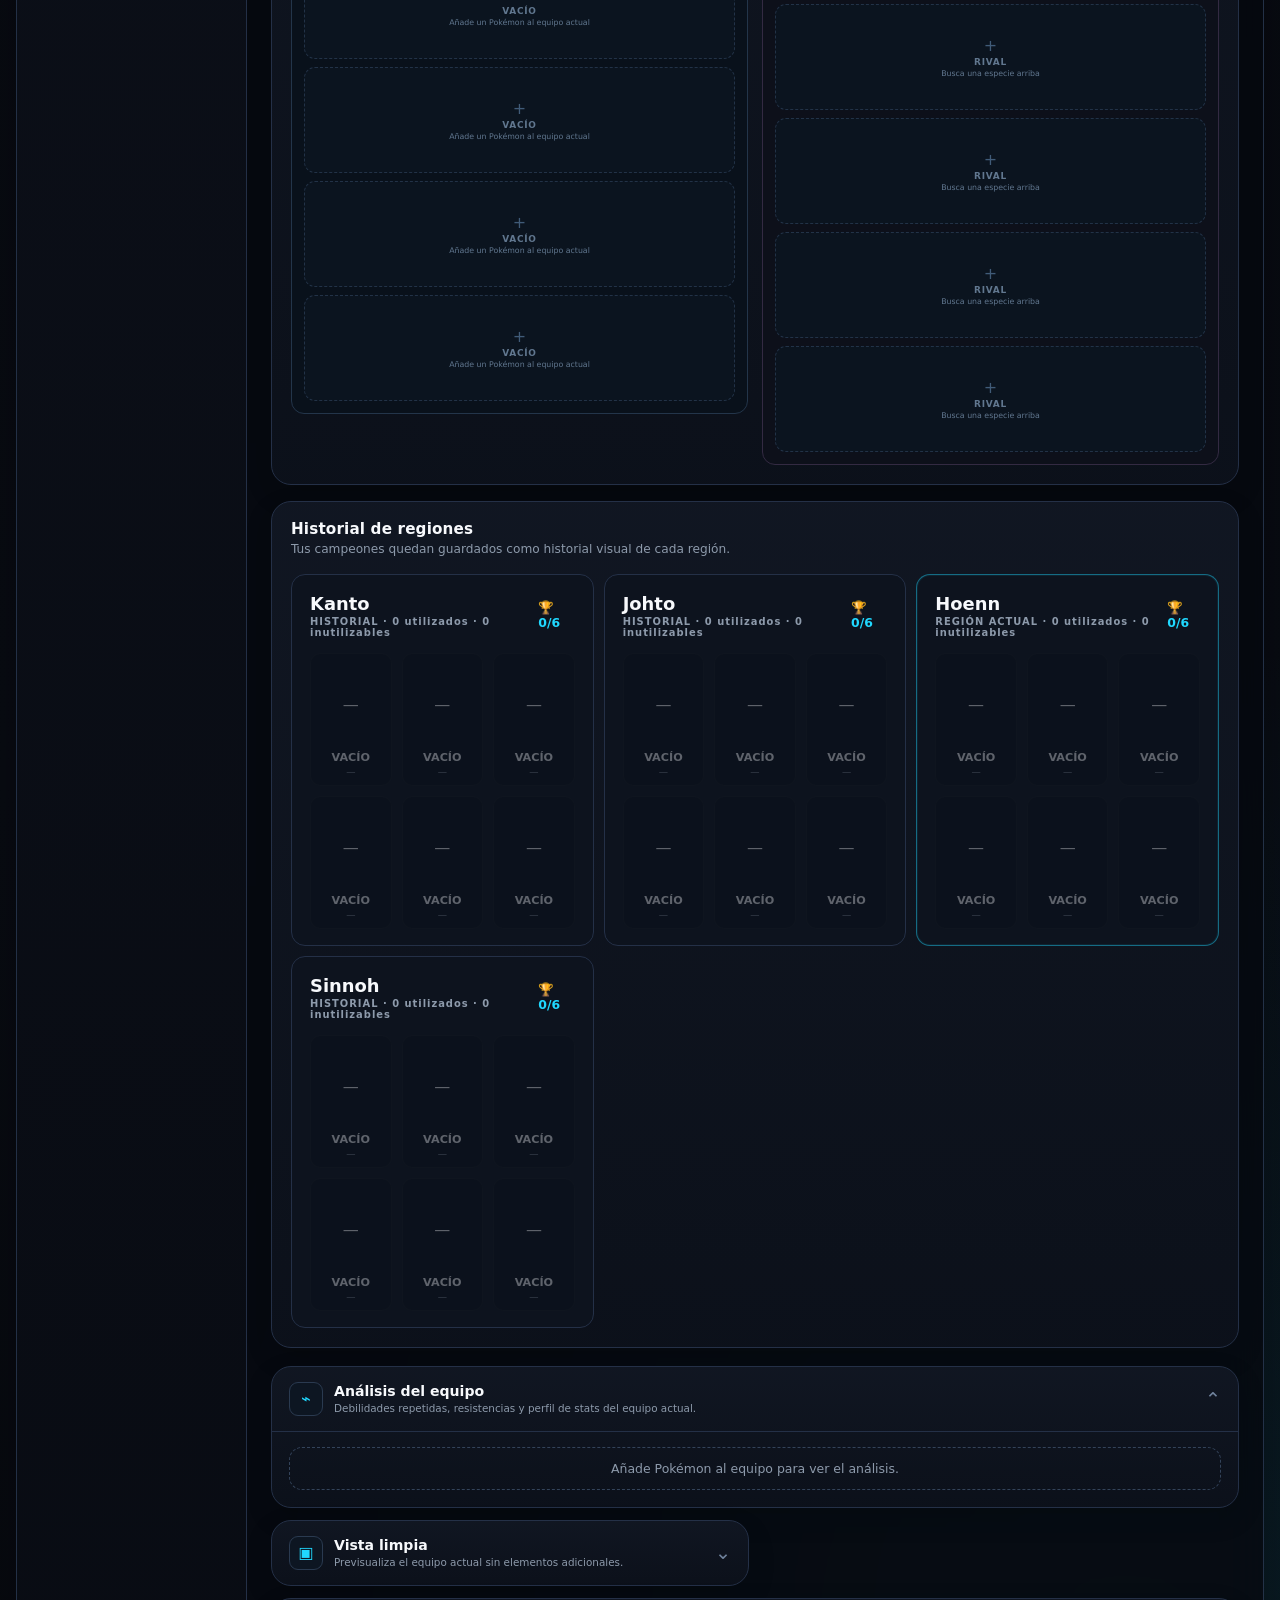
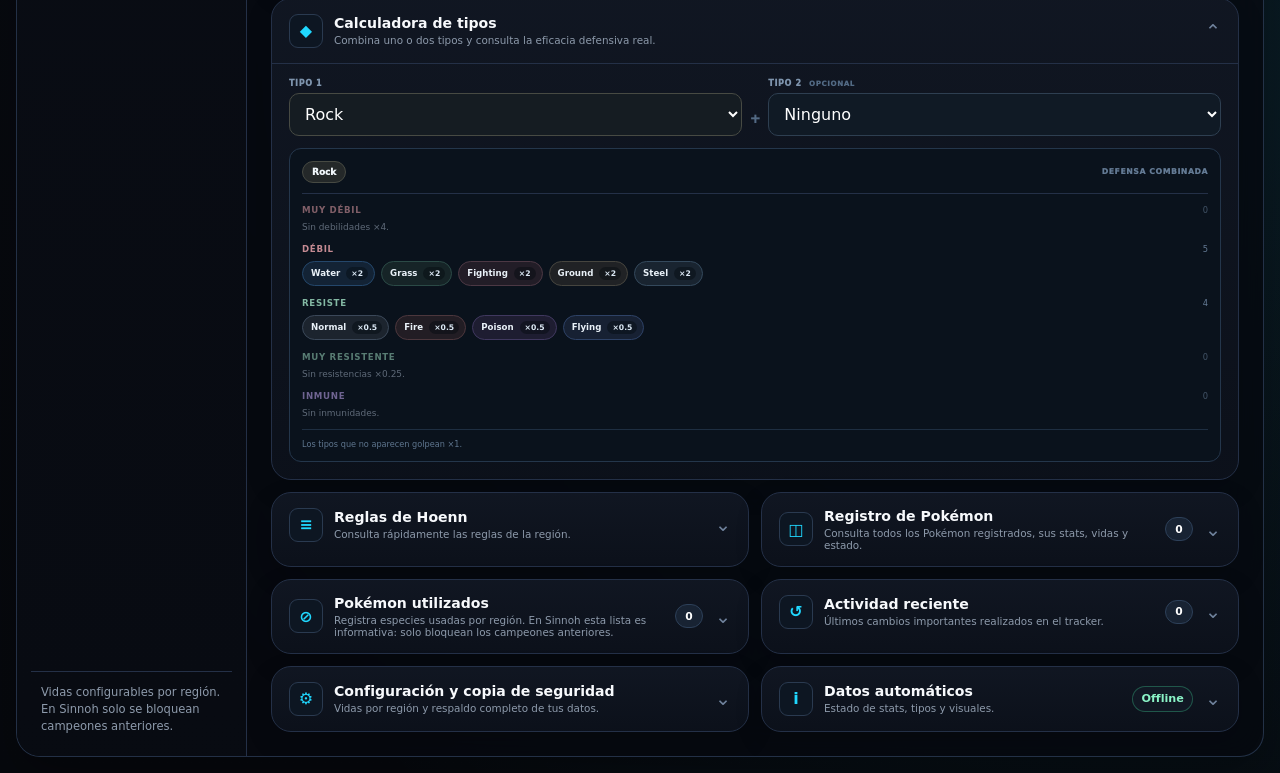
==== commit 7beb77eb: "Add files via upload" ====
--- a/cobblemon/index.html
+++ b/cobblemon/index.html
@@ -6,12 +6,12 @@
   <title>Cobblemon Tracker · FX Tools</title>
   <link rel="icon" href="../favicon.png">
   <link rel="stylesheet" href="../css/global.css">
-  <link rel="stylesheet" href="cobblemon.css?v=2.5.11">
+  <link rel="stylesheet" href="cobblemon.css?v=2.5.12">
 </head>
 <body>
 <div class="app-shell">
   <aside class="sidebar-nav">
-    <div class="brand"><img src="../favicon.png" alt="FX" onerror="this.style.display='none'"><div class="brand-copy"><strong>FX TOOLS</strong><span>Cobblemon Tracker · V2.5.11</span></div></div>
+    <div class="brand"><img src="../favicon.png" alt="FX" onerror="this.style.display='none'"><div class="brand-copy"><strong>FX TOOLS</strong><span>Cobblemon Tracker · V2.5.12</span></div></div>
     <div class="nav-group"><div class="nav-label">Principal</div><a class="nav-link" href="../"><span class="nav-icon">⌂</span>Inicio</a><a class="nav-link active" href="./"><span class="nav-icon">◉</span>Cobblemon</a></div>
     <div class="nav-group"><div class="nav-label">Secciones</div><a class="nav-link" href="#equipo"><span class="nav-icon">♥</span>Equipo</a><a class="nav-link" href="#unusable-section"><span class="nav-icon">×</span>Inutilizables</a><a class="nav-link" href="#analysis-panel"><span class="nav-icon">⌁</span>Análisis</a><a class="nav-link" href="#pokemon-panel"><span class="nav-icon">≡</span>Registro</a><a class="nav-link" href="#regiones"><span class="nav-icon">🏆</span>Regiones</a></div>
     <div class="sidebar-bottom">Vidas configurables por región.<br>En Sinnoh solo se bloquean campeones anteriores.</div>
@@ -263,6 +263,6 @@
 
 <div class="toast-wrap" id="cobble-toast-wrap"></div>
 
-<script src="../js/storage.js"></script><script src="cobblemon.js?v=2.5.11"></script>
+<script src="../js/storage.js"></script><script src="cobblemon.js?v=2.5.12"></script>
 </body>
 </html>
--- a/cobblemon/cobblemon.css
+++ b/cobblemon/cobblemon.css
@@ -303,3 +303,11 @@
 .battle-mon-card.clickable:hover .battle-open-hint{color:#9cb4cb;opacity:1}
 @media(max-width:1050px){.battle-columns{grid-template-columns:1fr}.battle-stat-grid{grid-template-columns:repeat(6,minmax(42px,1fr))}}
 @media(max-width:560px){.battle-stat-grid{grid-template-columns:repeat(3,1fr)}.battle-panel-head{align-items:flex-start;flex-direction:column}.battle-panel-head>.btn{width:100%}}
+
+/* V2.5.12 — métodos de evolución */
+.stats-evolution-info{display:grid;gap:5px;min-width:0}
+.stats-evolution-methods{display:grid;gap:4px}
+.stats-evolution-methods>span{display:flex;flex-wrap:wrap;align-items:baseline;gap:6px;font-size:.58rem;line-height:1.35}
+.stats-evolution-methods b{color:#e6f2ff;font-size:.62rem}
+.stats-evolution-methods em{font-style:normal;color:#8ea6c1}
+.evolution-method{font-size:.63rem;line-height:1.35;color:#b9d7ee;font-weight:850;margin:1px 0 2px}
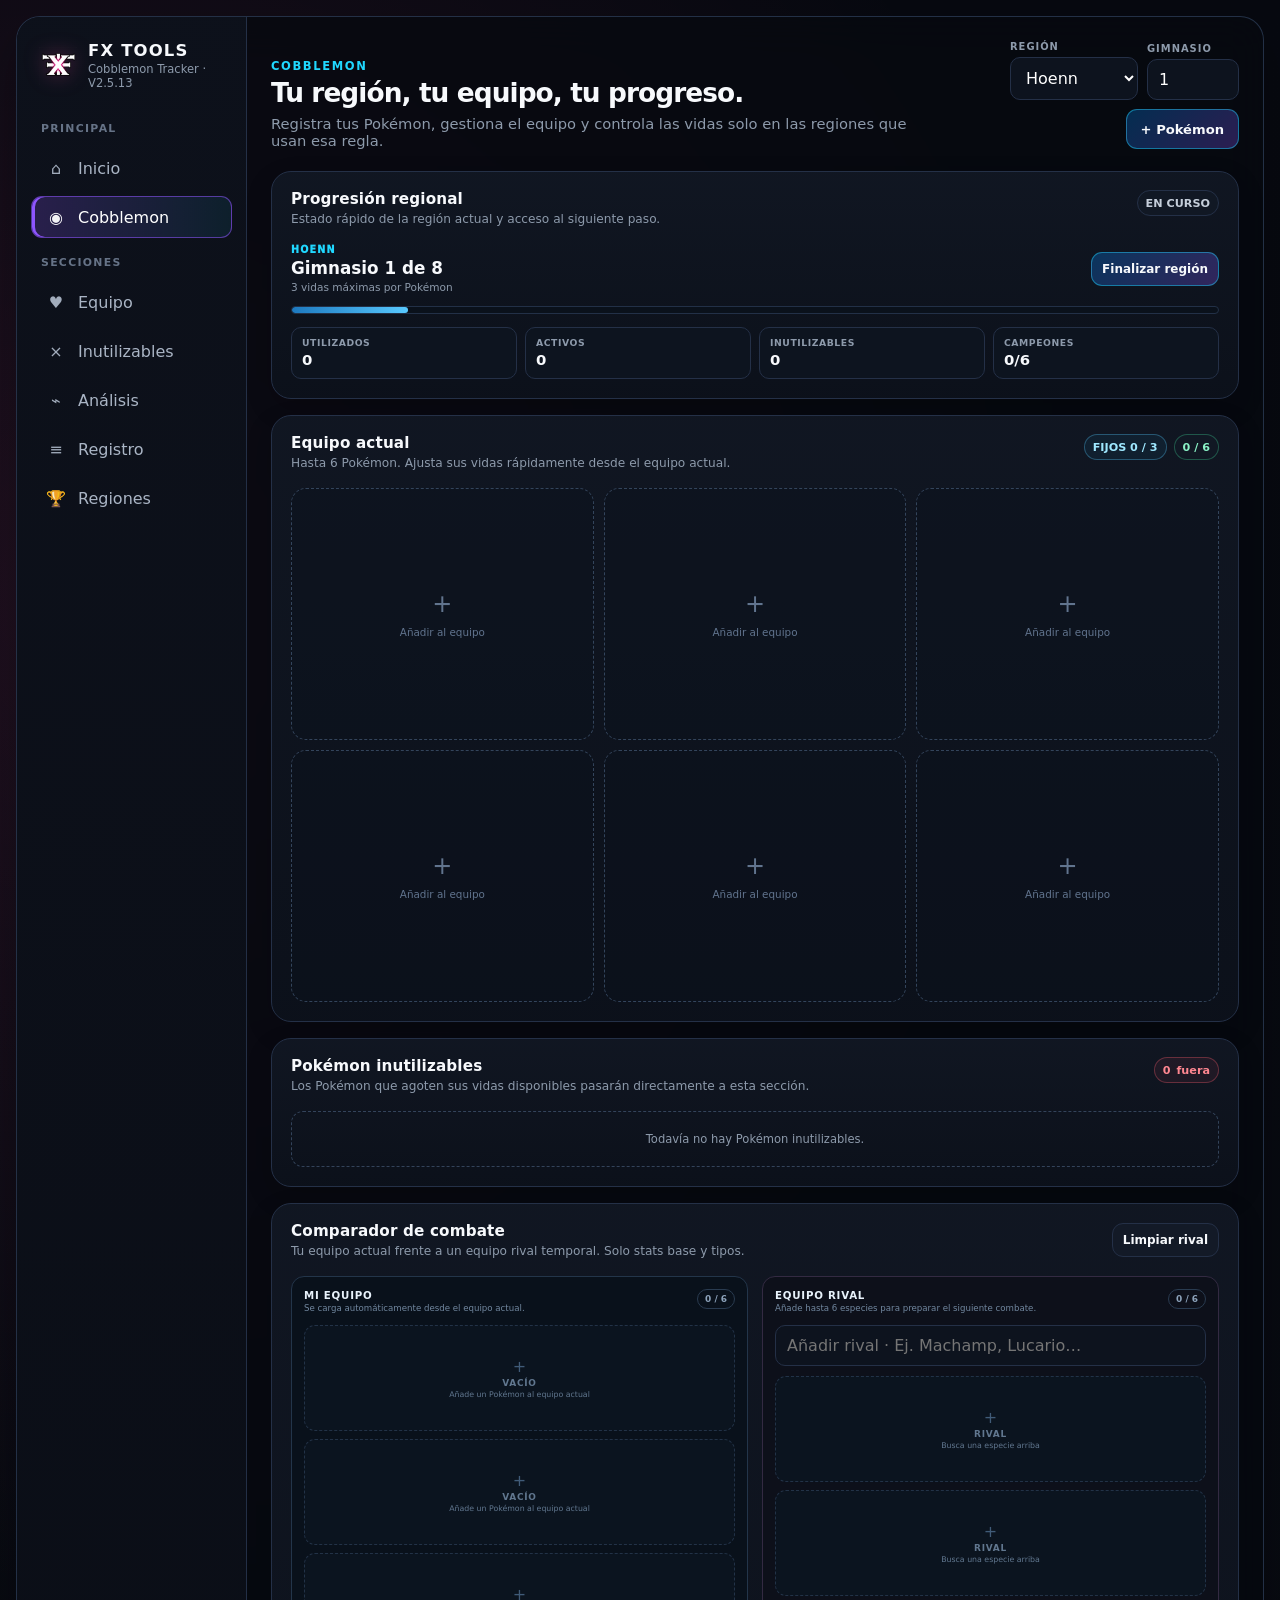
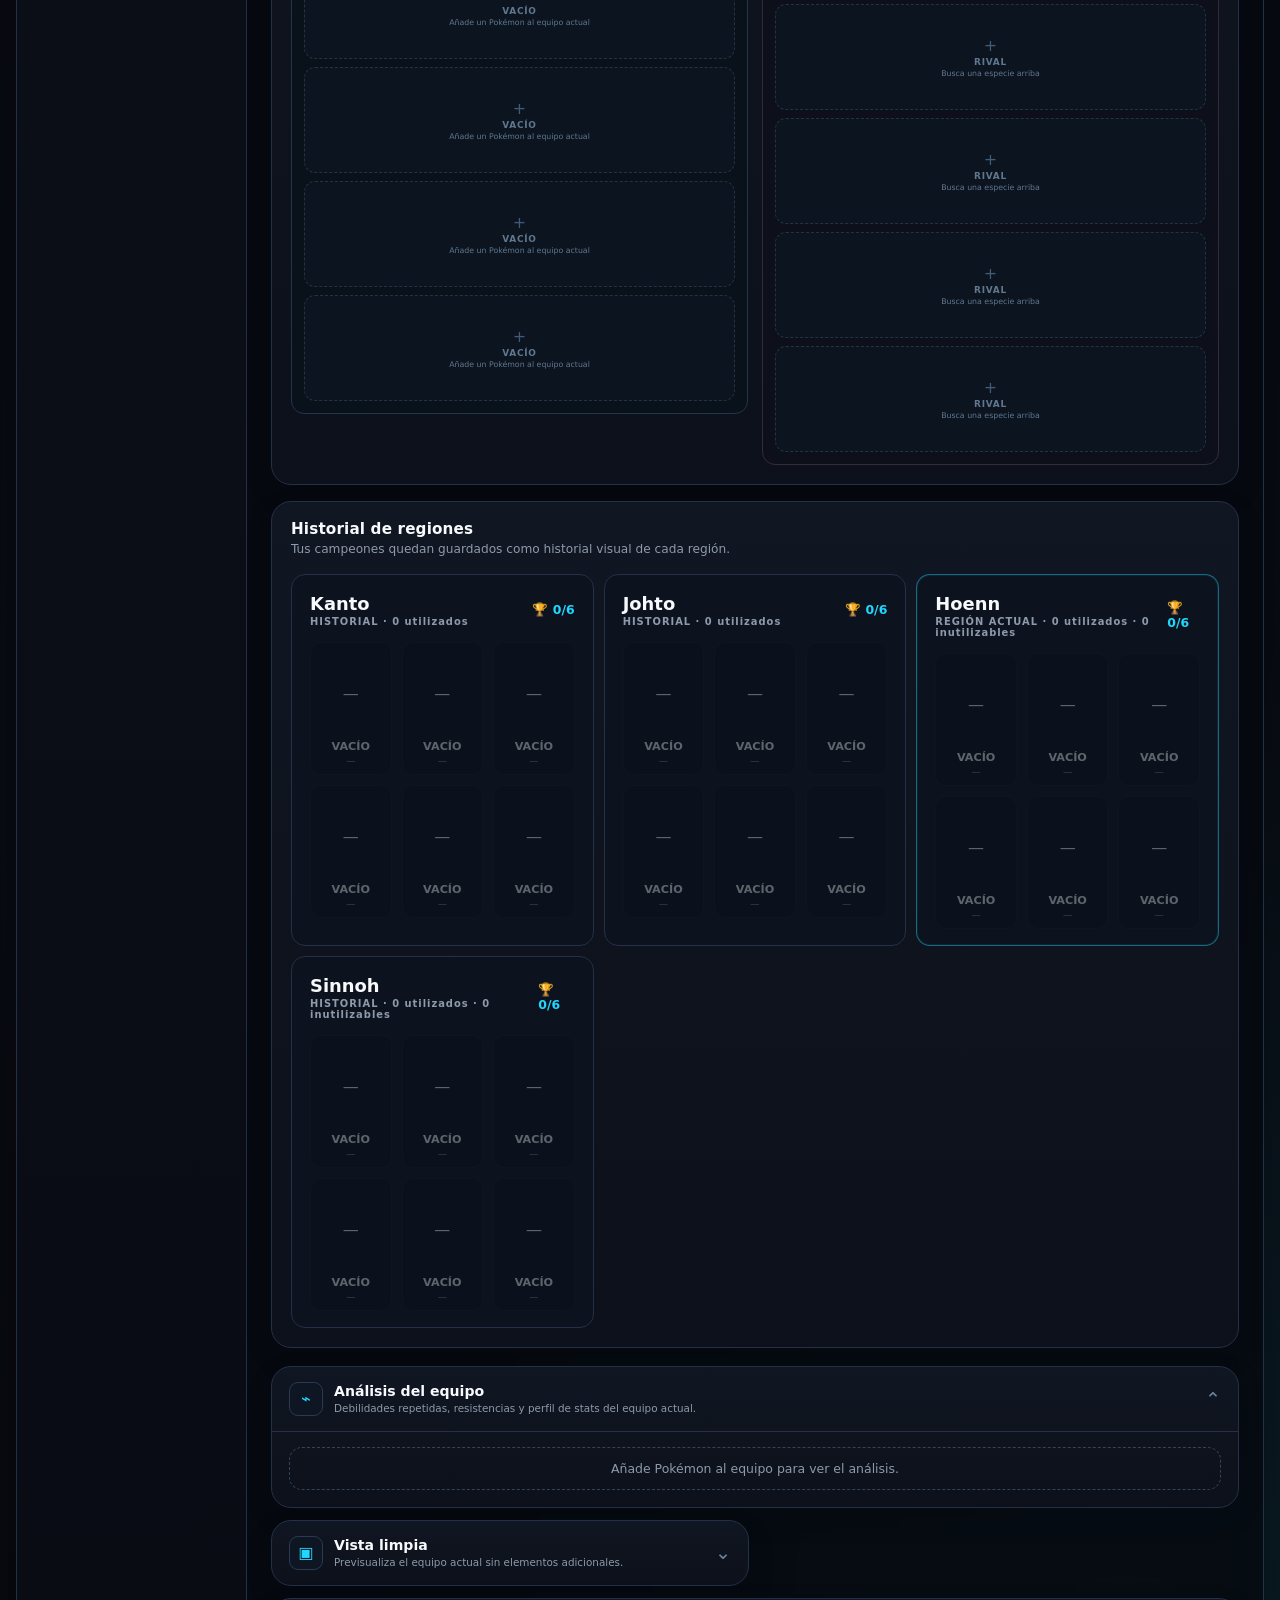
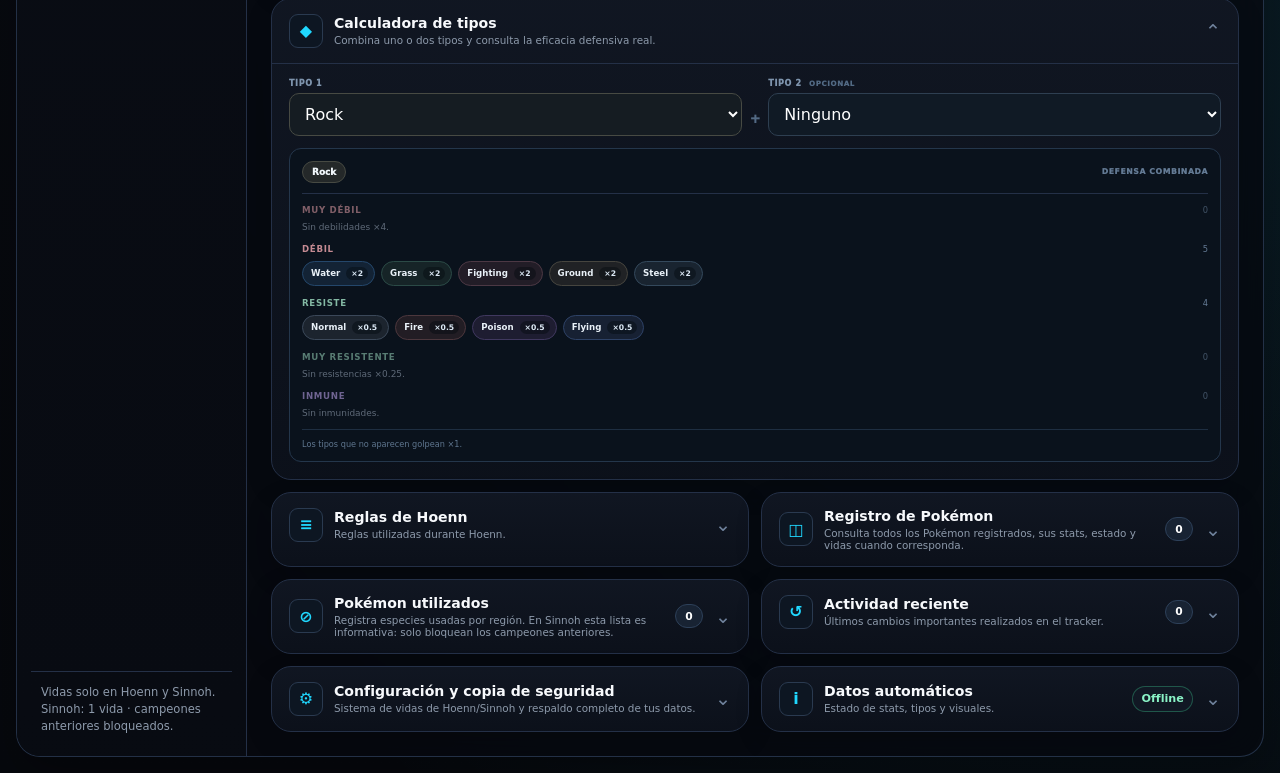
==== commit c49f27d5: "Add files via upload" ====
--- a/cobblemon/index.html
+++ b/cobblemon/index.html
@@ -6,20 +6,20 @@
   <title>Cobblemon Tracker · FX Tools</title>
   <link rel="icon" href="../favicon.png">
   <link rel="stylesheet" href="../css/global.css">
-  <link rel="stylesheet" href="cobblemon.css?v=2.5.12">
+  <link rel="stylesheet" href="cobblemon.css?v=2.5.13">
 </head>
 <body>
 <div class="app-shell">
   <aside class="sidebar-nav">
-    <div class="brand"><img src="../favicon.png" alt="FX" onerror="this.style.display='none'"><div class="brand-copy"><strong>FX TOOLS</strong><span>Cobblemon Tracker · V2.5.12</span></div></div>
+    <div class="brand"><img src="../favicon.png" alt="FX" onerror="this.style.display='none'"><div class="brand-copy"><strong>FX TOOLS</strong><span>Cobblemon Tracker · V2.5.13</span></div></div>
     <div class="nav-group"><div class="nav-label">Principal</div><a class="nav-link" href="../"><span class="nav-icon">⌂</span>Inicio</a><a class="nav-link active" href="./"><span class="nav-icon">◉</span>Cobblemon</a></div>
     <div class="nav-group"><div class="nav-label">Secciones</div><a class="nav-link" href="#equipo"><span class="nav-icon">♥</span>Equipo</a><a class="nav-link" href="#unusable-section"><span class="nav-icon">×</span>Inutilizables</a><a class="nav-link" href="#analysis-panel"><span class="nav-icon">⌁</span>Análisis</a><a class="nav-link" href="#pokemon-panel"><span class="nav-icon">≡</span>Registro</a><a class="nav-link" href="#regiones"><span class="nav-icon">🏆</span>Regiones</a></div>
-    <div class="sidebar-bottom">Vidas configurables por región.<br>En Sinnoh solo se bloquean campeones anteriores.</div>
+    <div class="sidebar-bottom">Vidas solo en Hoenn y Sinnoh.<br>Sinnoh: 1 vida · campeones anteriores bloqueados.</div>
   </aside>
 
   <main class="main">
     <div class="topbar cobble-topbar">
-      <div><div class="eyebrow">Cobblemon</div><h1>Tu región, tu equipo, sus vidas.</h1><div class="subtitle">Registra tus Pokémon, controla sus vidas y consulta la progresión de cada región.</div></div>
+      <div><div class="eyebrow">Cobblemon</div><h1>Tu región, tu equipo, tu progreso.</h1><div class="subtitle">Registra tus Pokémon, gestiona el equipo y controla las vidas solo en las regiones que usan esa regla.</div></div>
       <div class="progress-controls">
         <label class="compact-field"><span>Región</span><select class="select" id="current-region"><option>Kanto</option><option>Johto</option><option>Hoenn</option><option>Sinnoh</option></select></label>
         <label class="compact-field"><span>Gimnasio</span><input class="input" id="gym-number" type="number" min="1" max="8" value="1"></label>
@@ -35,7 +35,7 @@
         </article>
 
         <article class="panel" id="equipo">
-          <div class="panel-head"><div><div class="panel-title">Equipo actual</div><div class="panel-desc">Hasta 6 Pokémon. Ajusta sus vidas rápidamente desde el equipo actual.</div></div><span class="badge live" id="team-count">0 / 6</span></div>
+          <div class="panel-head"><div><div class="panel-title">Equipo actual</div><div class="panel-desc" id="team-panel-desc">Hasta 6 Pokémon. Gestiona rápidamente el equipo de la región actual.</div></div><div class="team-head-badges"><span class="badge fixed-team-count" id="fixed-count" hidden>FIJOS 0 / 3</span><span class="badge live" id="team-count">0 / 6</span></div></div>
           <div class="panel-body"><div class="team-grid" id="team-grid"></div></div>
         </article>
 
@@ -115,14 +115,14 @@
         </details>
 
         <details class="panel utility-panel" id="pokemon-panel">
-          <summary class="utility-summary"><div><span class="utility-icon">◫</span><div><strong>Registro de Pokémon</strong><small>Consulta todos los Pokémon registrados, sus stats, vidas y estado.</small></div></div><span class="utility-count" id="series-count">0</span><span class="utility-chevron">⌄</span></summary>
+          <summary class="utility-summary"><div><span class="utility-icon">◫</span><div><strong>Registro de Pokémon</strong><small>Consulta todos los Pokémon registrados, sus stats, estado y vidas cuando corresponda.</small></div></div><span class="utility-count" id="series-count">0</span><span class="utility-chevron">⌄</span></summary>
           <div class="utility-content">
             <div class="utility-actions"><button class="btn small primary" id="add-pokemon-secondary">+ Añadir Pokémon</button></div>
             <div class="filters registry-filters">
               <input class="input" id="poke-search" placeholder="Buscar por nombre o especie…">
               <select class="select" id="filter-region"><option value="all">Todas las regiones</option><option>Kanto</option><option>Johto</option><option>Hoenn</option><option>Sinnoh</option></select>
               <select class="select" id="filter-status"><option value="all">Todos los estados</option><option value="team">Equipo actual</option><option value="available">Disponibles ahora</option><option value="unusable">Inutilizables</option><option value="champion">Campeones</option><option value="previous">Regiones anteriores</option></select>
-              <select class="select" id="sort-pokemon"><option value="default">Orden de registro</option><option value="name">Nombre A–Z</option><option value="region">Región</option><option value="bst">Stats totales ↓</option><option value="hp">HP ↓</option><option value="attack">Ataque ↓</option><option value="speed">Velocidad ↓</option><option value="lives">Vidas ↓</option></select>
+              <select class="select" id="sort-pokemon"><option value="default">Orden de registro</option><option value="name">Nombre A–Z</option><option value="region">Región</option><option value="bst">Stats totales ↓</option><option value="hp">HP ↓</option><option value="attack">Ataque ↓</option><option value="speed">Velocidad ↓</option><option value="lives">Vidas ↓ · Hoenn/Sinnoh</option></select>
             </div>
             <div class="filters registry-efficacy-filters">
               <select class="select" id="filter-efficacy"><option value="all">Todas las eficacias</option><option value="strong">Fuerte contra</option><option value="resist">Resiste</option><option value="immune">Inmune</option></select>
@@ -160,11 +160,11 @@
         </details>
 
         <details class="panel utility-panel" id="settings-panel">
-          <summary class="utility-summary"><div><span class="utility-icon">⚙</span><div><strong>Configuración y copia de seguridad</strong><small>Vidas por región y respaldo completo de tus datos.</small></div></div><span class="utility-chevron">⌄</span></summary>
+          <summary class="utility-summary"><div><span class="utility-icon">⚙</span><div><strong>Configuración y copia de seguridad</strong><small>Sistema de vidas de Hoenn/Sinnoh y respaldo completo de tus datos.</small></div></div><span class="utility-chevron">⌄</span></summary>
           <div class="utility-content">
             <div class="settings-grid">
               <div class="field"><label>Región</label><select class="select" id="settings-region"><option>Kanto</option><option>Johto</option><option>Hoenn</option><option>Sinnoh</option></select></div>
-              <div class="field"><label>Vidas por Pokémon</label><input class="input" id="region-max-lives" type="number" min="1" max="9" value="3"></div>
+              <div class="field" id="region-max-lives-field"><label>Vidas por Pokémon</label><input class="input" id="region-max-lives" type="number" min="1" max="9" value="3"></div>
             </div>
             <div class="hint" id="region-lives-hint">El máximo se aplica a esa región completa. Al cambiarlo, ningún Pokémon conservará más vidas que el nuevo máximo.</div>
             <div class="backup-box"><div><strong>Copia completa</strong><small>Incluye Pokémon, campeones, utilizados, vidas, configuración e imágenes personalizadas.</small></div><div class="backup-actions"><button class="btn small" id="export-cobblemon">Exportar JSON</button><button class="btn small" id="import-cobblemon">Importar JSON</button><input id="import-file" type="file" accept="application/json,.json" hidden></div></div>
@@ -199,7 +199,7 @@
         <div class="field"><label>Nombre / apodo</label><input class="input" id="poke-nickname" placeholder="Ej. Aroncito"></div>
         <div class="field"><label>Región</label><select class="select" id="poke-region"><option>Kanto</option><option>Johto</option><option>Hoenn</option><option>Sinnoh</option></select></div>
         <div class="field"><label>Habilidad</label><select class="select" id="poke-ability" disabled><option value="">Sin elegir</option></select><div class="field-note" id="ability-note">Selecciona una especie primero.</div></div>
-        <div class="field"><label>Vidas</label><select class="select" id="poke-lives"><option value="3">3 vidas</option><option value="2">2 vidas</option><option value="1">1 vida</option><option value="0">0 · Inutilizable</option></select></div>
+        <div class="field" id="poke-lives-field"><label>Vidas</label><select class="select" id="poke-lives"><option value="3">3 vidas</option><option value="2">2 vidas</option><option value="1">1 vida</option><option value="0">0 · Inutilizable</option></select></div>
         <div class="field"><label>Nivel · opcional</label><input class="input" id="poke-level" type="number" min="1" max="100" placeholder="—"></div>
         <div class="full toggle-row"><label class="check-pill"><input type="checkbox" id="poke-team"><span>Equipo actual</span></label><label class="check-pill"><input type="checkbox" id="poke-champion"><span>🏆 Campeón</span></label></div>
       </div>
@@ -232,7 +232,7 @@
   <div class="modal-card evolution-modal-card">
     <div class="modal-head"><div><div class="panel-title">Evolucionar Pokémon</div><div class="panel-desc" id="evolution-description">Selecciona la evolución.</div></div><button class="btn icon small" id="close-evolution" type="button" aria-label="Cerrar">×</button></div>
     <div class="modal-body">
-      <div class="evolution-note"><strong>Mismo Pokémon, nueva especie.</strong><span>Conserva apodo, vidas, región, posición del equipo, campeón e historial. La especie anterior y la nueva quedan registradas como utilizadas.</span></div>
+      <div class="evolution-note"><strong>Mismo Pokémon, nueva especie.</strong><span>Conserva apodo, región, posición del equipo, campeón, vidas cuando correspondan e historial. La especie anterior y la nueva quedan registradas como utilizadas.</span></div>
       <div id="evolution-list" class="evolution-list"></div>
     </div>
   </div>
@@ -263,6 +263,6 @@
 
 <div class="toast-wrap" id="cobble-toast-wrap"></div>
 
-<script src="../js/storage.js"></script><script src="cobblemon.js?v=2.5.12"></script>
+<script src="../js/storage.js"></script><script src="cobblemon.js?v=2.5.13"></script>
 </body>
 </html>
--- a/cobblemon/cobblemon.css
+++ b/cobblemon/cobblemon.css
@@ -311,3 +311,6 @@
 .stats-evolution-methods b{color:#e6f2ff;font-size:.62rem}
 .stats-evolution-methods em{font-style:normal;color:#8ea6c1}
 .evolution-method{font-size:.63rem;line-height:1.35;color:#b9d7ee;font-weight:850;margin:1px 0 2px}
+/* V2.5.13 — Sinnoh, fijos y vidas históricas */
+.team-head-badges{display:flex;align-items:center;gap:7px;flex-wrap:wrap;justify-content:flex-end}.fixed-team-count{border-color:rgba(89,205,255,.32)!important;color:#9fe8ff!important;background:rgba(32,153,216,.08)!important}.poke-fixed{box-shadow:inset 0 0 0 1px rgba(103,211,255,.18),0 0 0 1px rgba(58,167,220,.08)}.fixed-tag{display:inline-flex;vertical-align:middle;align-items:center;border:1px solid rgba(89,205,255,.32);border-radius:999px;background:rgba(32,153,216,.1);color:#9fe8ff;padding:2px 5px;font-size:.46rem;font-weight:950;letter-spacing:.06em;margin-left:4px}.team-card-actions{display:flex;align-items:center;gap:6px}.team-fixed-btn{border:1px solid #2a3a50;border-radius:8px;background:#101824;color:#8499b1;font-size:.55rem;font-weight:900;padding:6px 8px;cursor:pointer}.team-fixed-btn:hover{border-color:#4aa9d4;color:#d8f5ff}.team-fixed-btn.active{border-color:rgba(89,205,255,.42);background:rgba(32,153,216,.12);color:#9fe8ff}.team-replace-btn:disabled{opacity:.42;cursor:not-allowed}.progress-metrics.no-life-system{grid-template-columns:repeat(3,minmax(0,1fr))}.list-lives.no-life-system{color:#53657b;text-align:center}.list-lives.no-life-system small{margin:0}.stats-fixed-summary{display:flex;align-items:center;gap:8px;margin-top:8px}.stats-fixed-summary .fixed-tag{margin-left:0}.stats-fixed-summary strong{font-size:.62rem;color:#9fb0c4}.field[hidden]{display:none!important}
+@media(max-width:650px){.team-head-badges{justify-content:flex-start}.team-card-actions{width:100%}.team-card-actions>*{flex:1}.progress-metrics.no-life-system{grid-template-columns:1fr 1fr}}
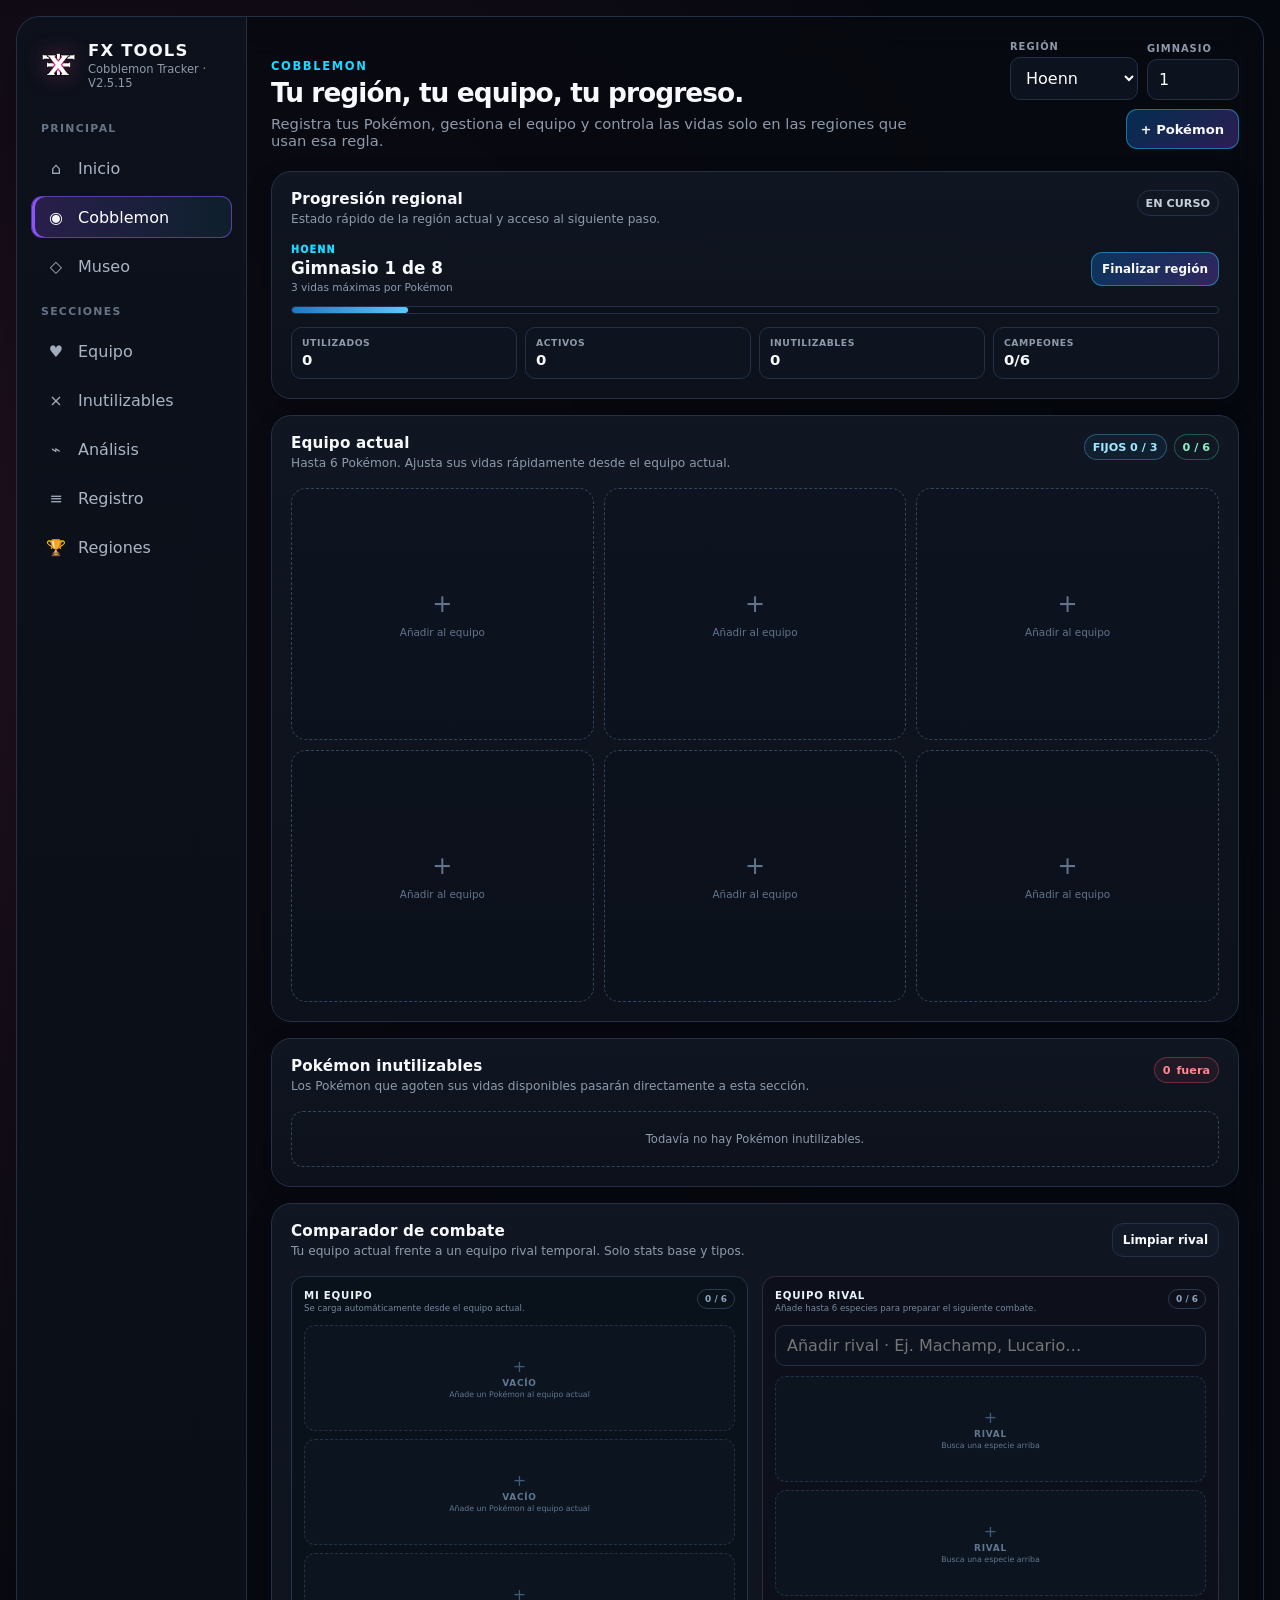
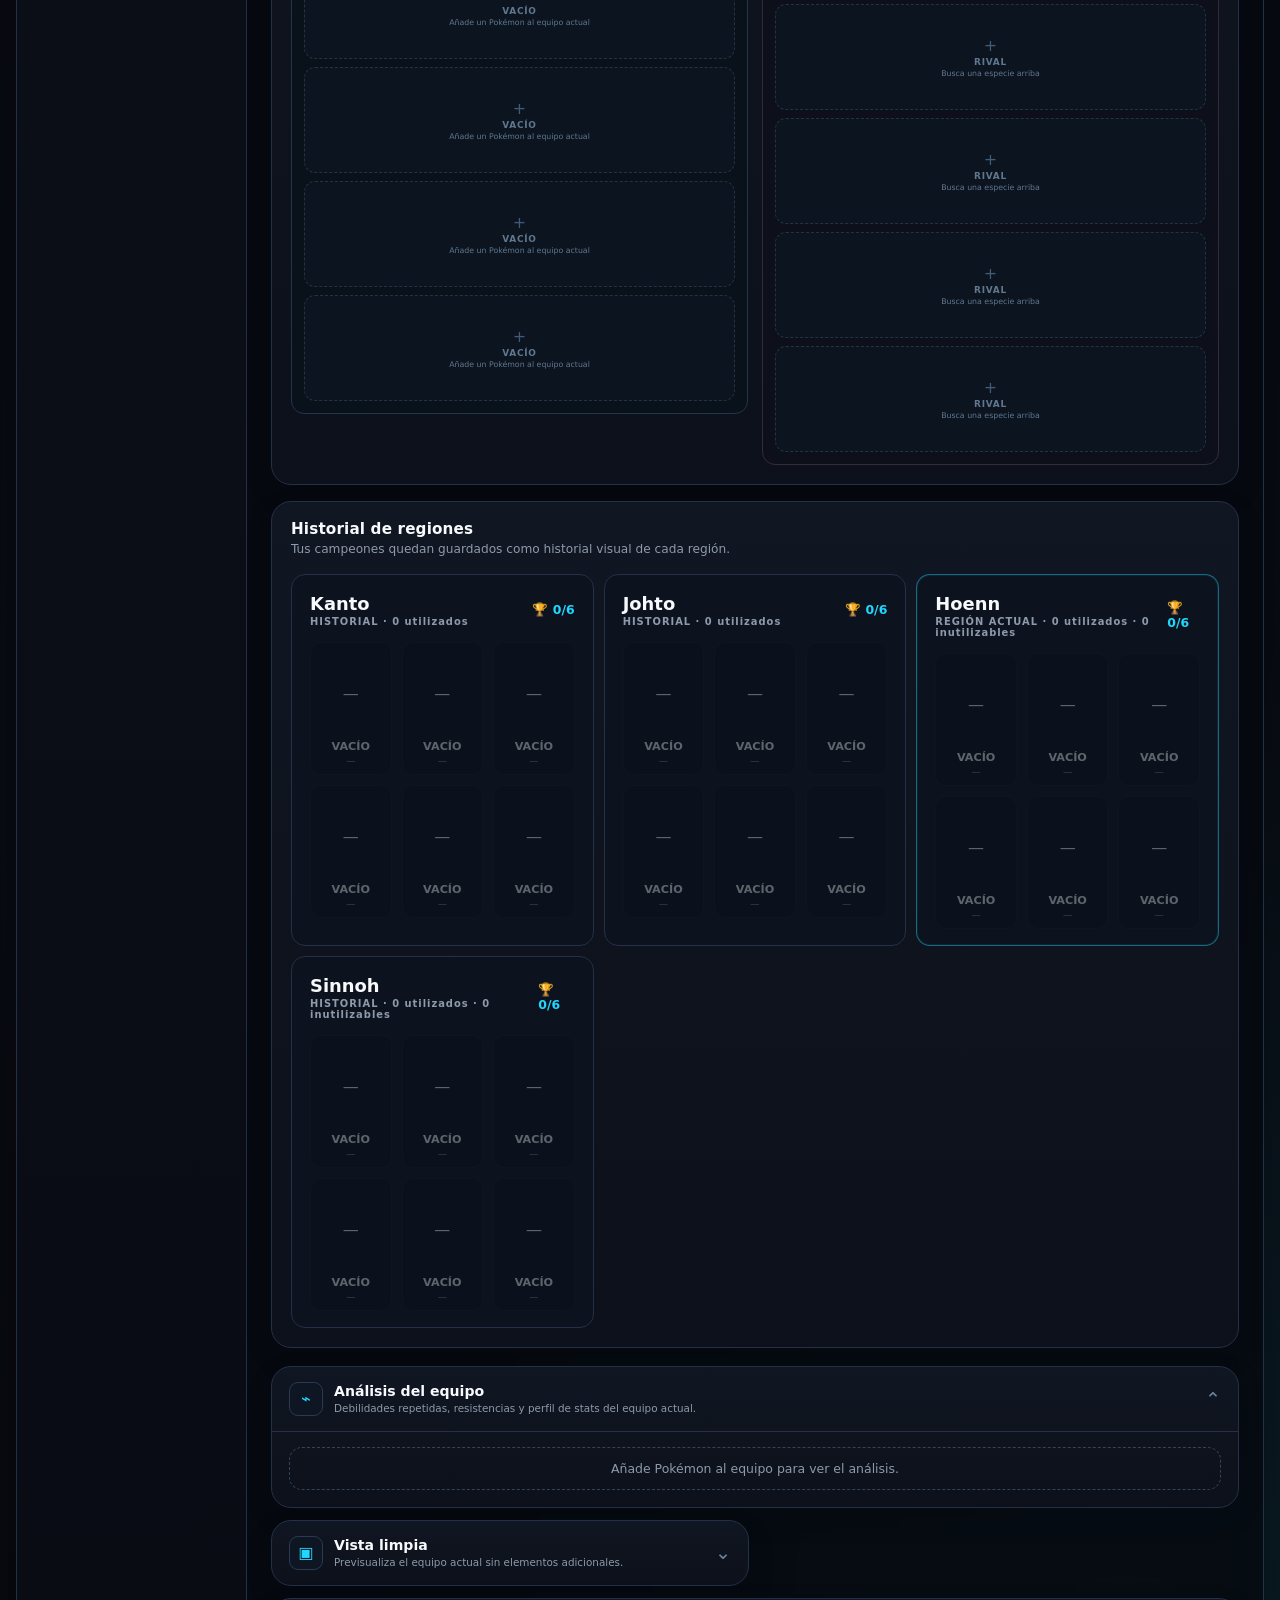
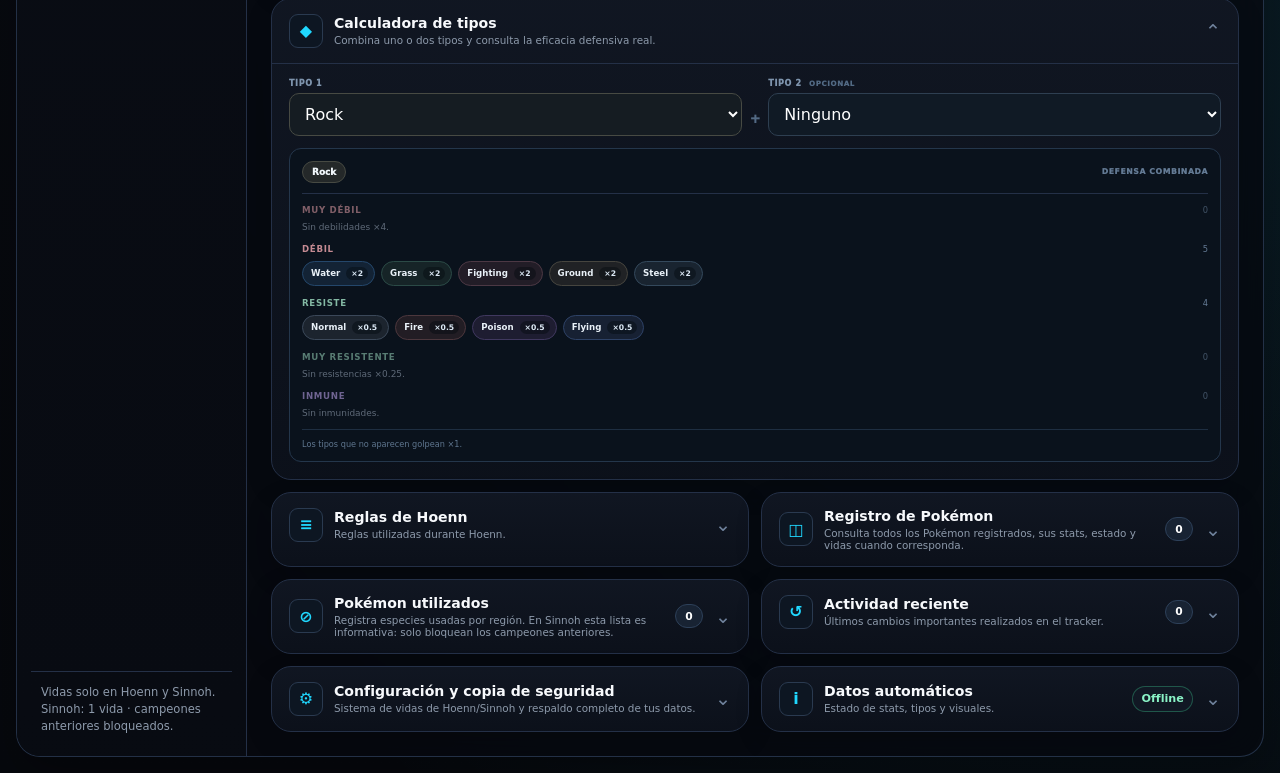
==== commit e659c1c5: "Add files via upload" ====
--- a/cobblemon/index.html
+++ b/cobblemon/index.html
@@ -6,13 +6,13 @@
   <title>Cobblemon Tracker · FX Tools</title>
   <link rel="icon" href="../favicon.png">
   <link rel="stylesheet" href="../css/global.css">
-  <link rel="stylesheet" href="cobblemon.css?v=2.5.13">
+  <link rel="stylesheet" href="cobblemon.css?v=2.5.15">
 </head>
 <body>
 <div class="app-shell">
   <aside class="sidebar-nav">
-    <div class="brand"><img src="../favicon.png" alt="FX" onerror="this.style.display='none'"><div class="brand-copy"><strong>FX TOOLS</strong><span>Cobblemon Tracker · V2.5.13</span></div></div>
-    <div class="nav-group"><div class="nav-label">Principal</div><a class="nav-link" href="../"><span class="nav-icon">⌂</span>Inicio</a><a class="nav-link active" href="./"><span class="nav-icon">◉</span>Cobblemon</a></div>
+    <div class="brand"><img src="../favicon.png" alt="FX" onerror="this.style.display='none'"><div class="brand-copy"><strong>FX TOOLS</strong><span>Cobblemon Tracker · V2.5.15</span></div></div>
+    <div class="nav-group"><div class="nav-label">Principal</div><a class="nav-link" href="../"><span class="nav-icon">⌂</span>Inicio</a><a class="nav-link active" href="./"><span class="nav-icon">◉</span>Cobblemon</a><a class="nav-link" href="../museo/"><span class="nav-icon">◇</span>Museo</a></div>
     <div class="nav-group"><div class="nav-label">Secciones</div><a class="nav-link" href="#equipo"><span class="nav-icon">♥</span>Equipo</a><a class="nav-link" href="#unusable-section"><span class="nav-icon">×</span>Inutilizables</a><a class="nav-link" href="#analysis-panel"><span class="nav-icon">⌁</span>Análisis</a><a class="nav-link" href="#pokemon-panel"><span class="nav-icon">≡</span>Registro</a><a class="nav-link" href="#regiones"><span class="nav-icon">🏆</span>Regiones</a></div>
     <div class="sidebar-bottom">Vidas solo en Hoenn y Sinnoh.<br>Sinnoh: 1 vida · campeones anteriores bloqueados.</div>
   </aside>
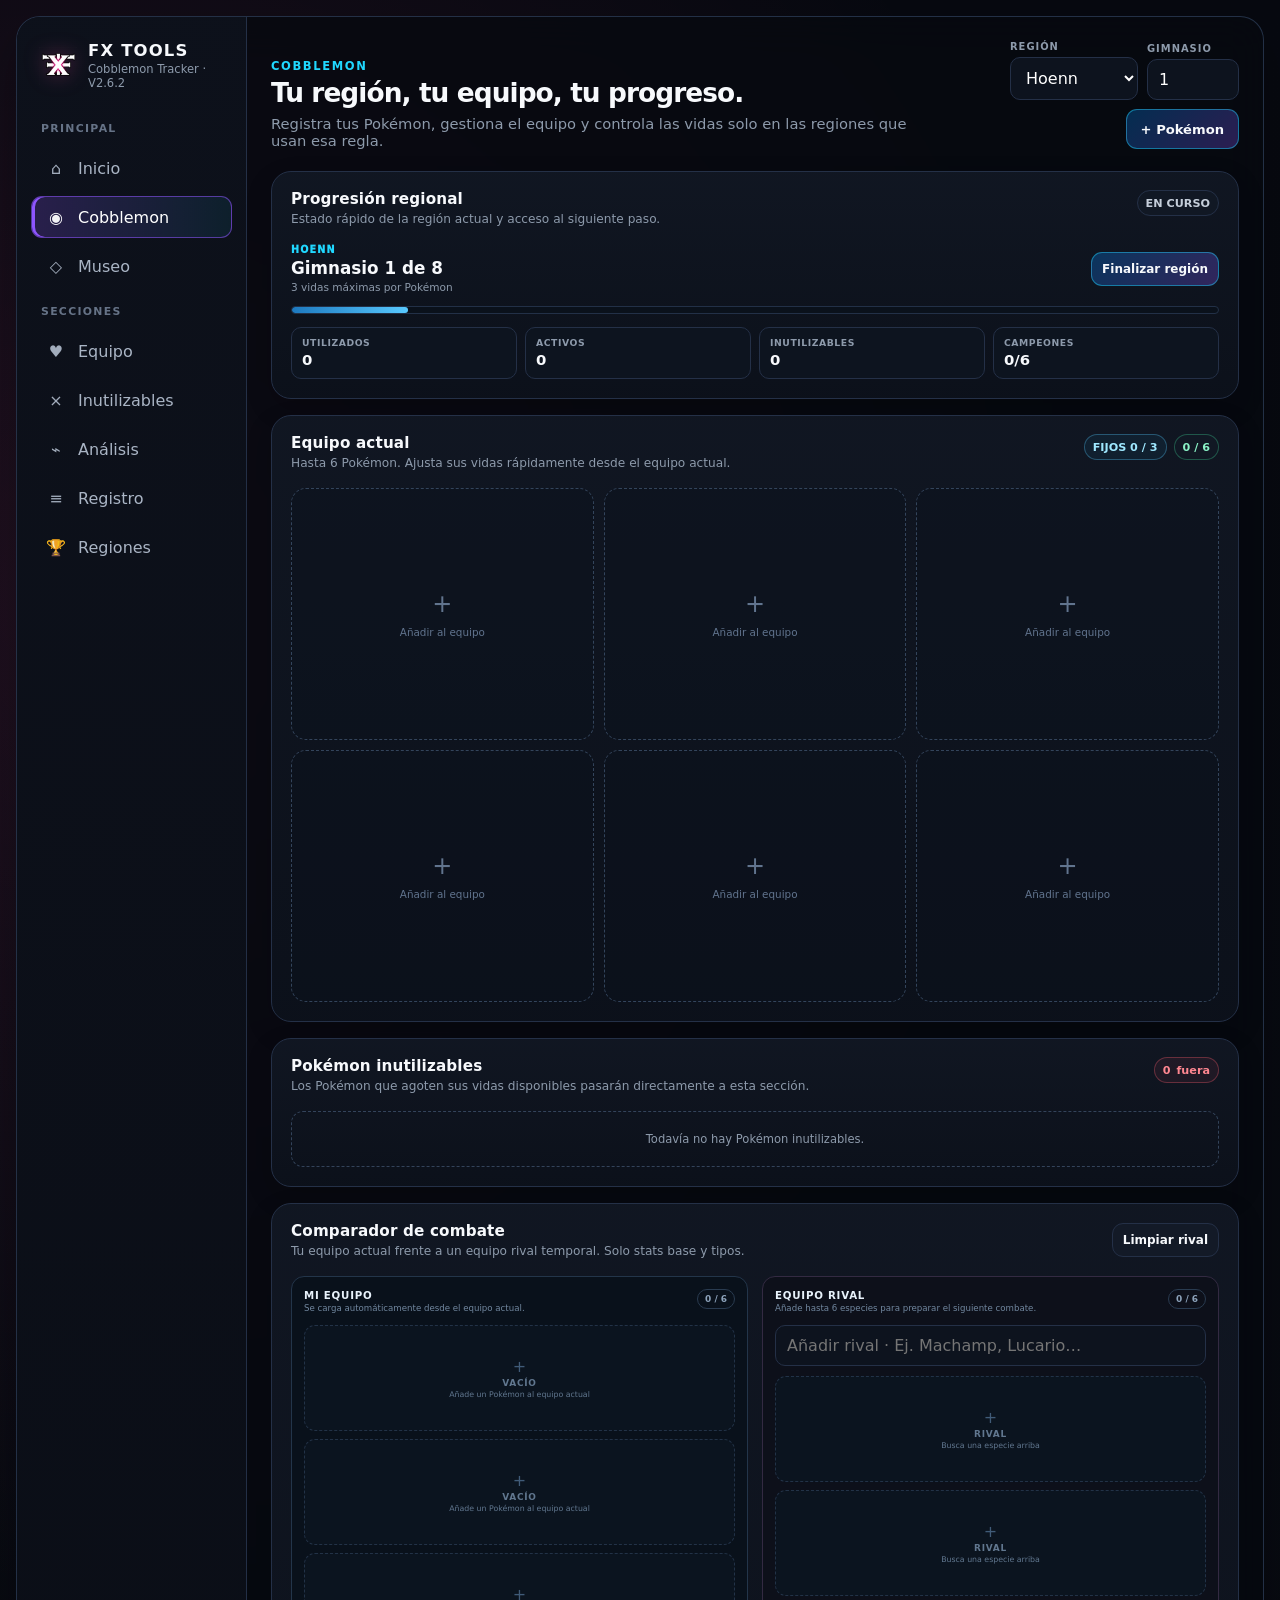
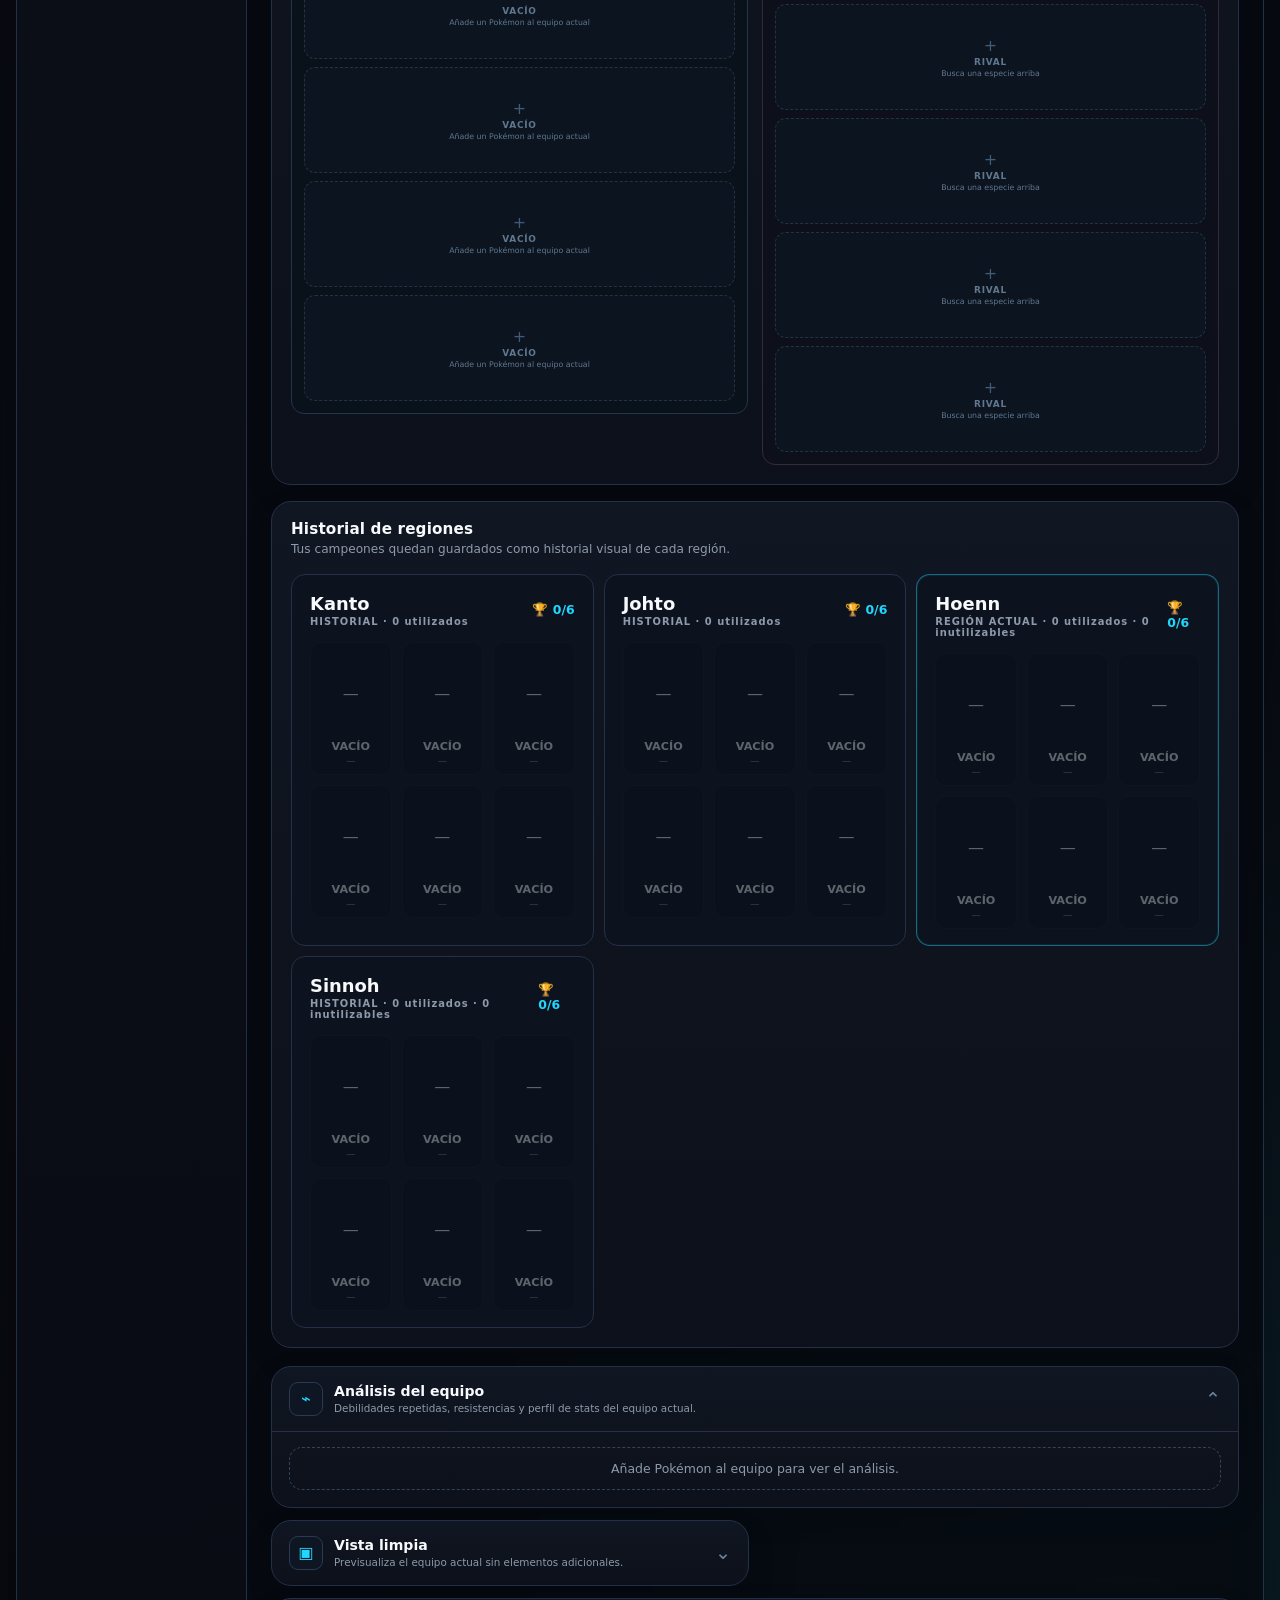
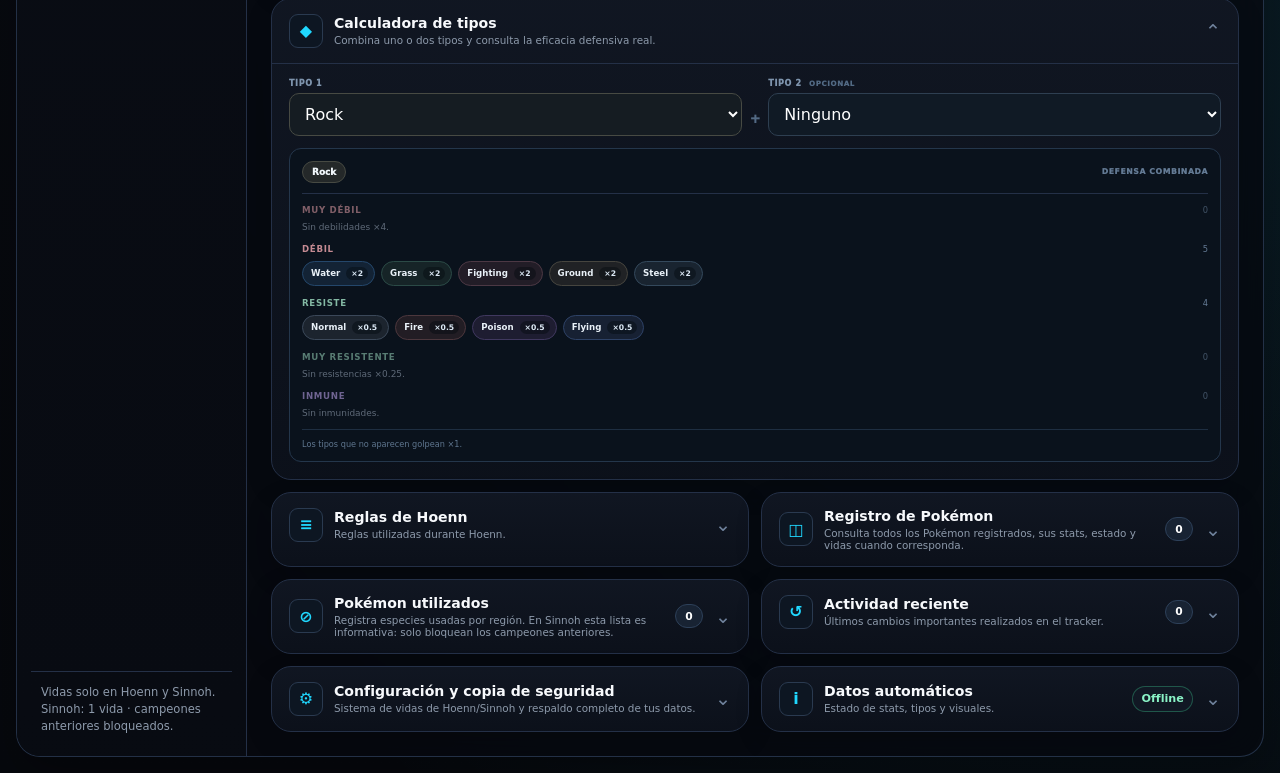
==== commit 650b710a: "Add files via upload" ====
--- a/cobblemon/index.html
+++ b/cobblemon/index.html
@@ -11,7 +11,7 @@
 <body>
 <div class="app-shell">
   <aside class="sidebar-nav">
-    <div class="brand"><img src="../favicon.png" alt="FX" onerror="this.style.display='none'"><div class="brand-copy"><strong>FX TOOLS</strong><span>Cobblemon Tracker · V2.5.15</span></div></div>
+    <div class="brand"><img src="../favicon.png" alt="FX" onerror="this.style.display='none'"><div class="brand-copy"><strong>FX TOOLS</strong><span>Cobblemon Tracker · V2.6.2</span></div></div>
     <div class="nav-group"><div class="nav-label">Principal</div><a class="nav-link" href="../"><span class="nav-icon">⌂</span>Inicio</a><a class="nav-link active" href="./"><span class="nav-icon">◉</span>Cobblemon</a><a class="nav-link" href="../museo/"><span class="nav-icon">◇</span>Museo</a></div>
     <div class="nav-group"><div class="nav-label">Secciones</div><a class="nav-link" href="#equipo"><span class="nav-icon">♥</span>Equipo</a><a class="nav-link" href="#unusable-section"><span class="nav-icon">×</span>Inutilizables</a><a class="nav-link" href="#analysis-panel"><span class="nav-icon">⌁</span>Análisis</a><a class="nav-link" href="#pokemon-panel"><span class="nav-icon">≡</span>Registro</a><a class="nav-link" href="#regiones"><span class="nav-icon">🏆</span>Regiones</a></div>
     <div class="sidebar-bottom">Vidas solo en Hoenn y Sinnoh.<br>Sinnoh: 1 vida · campeones anteriores bloqueados.</div>
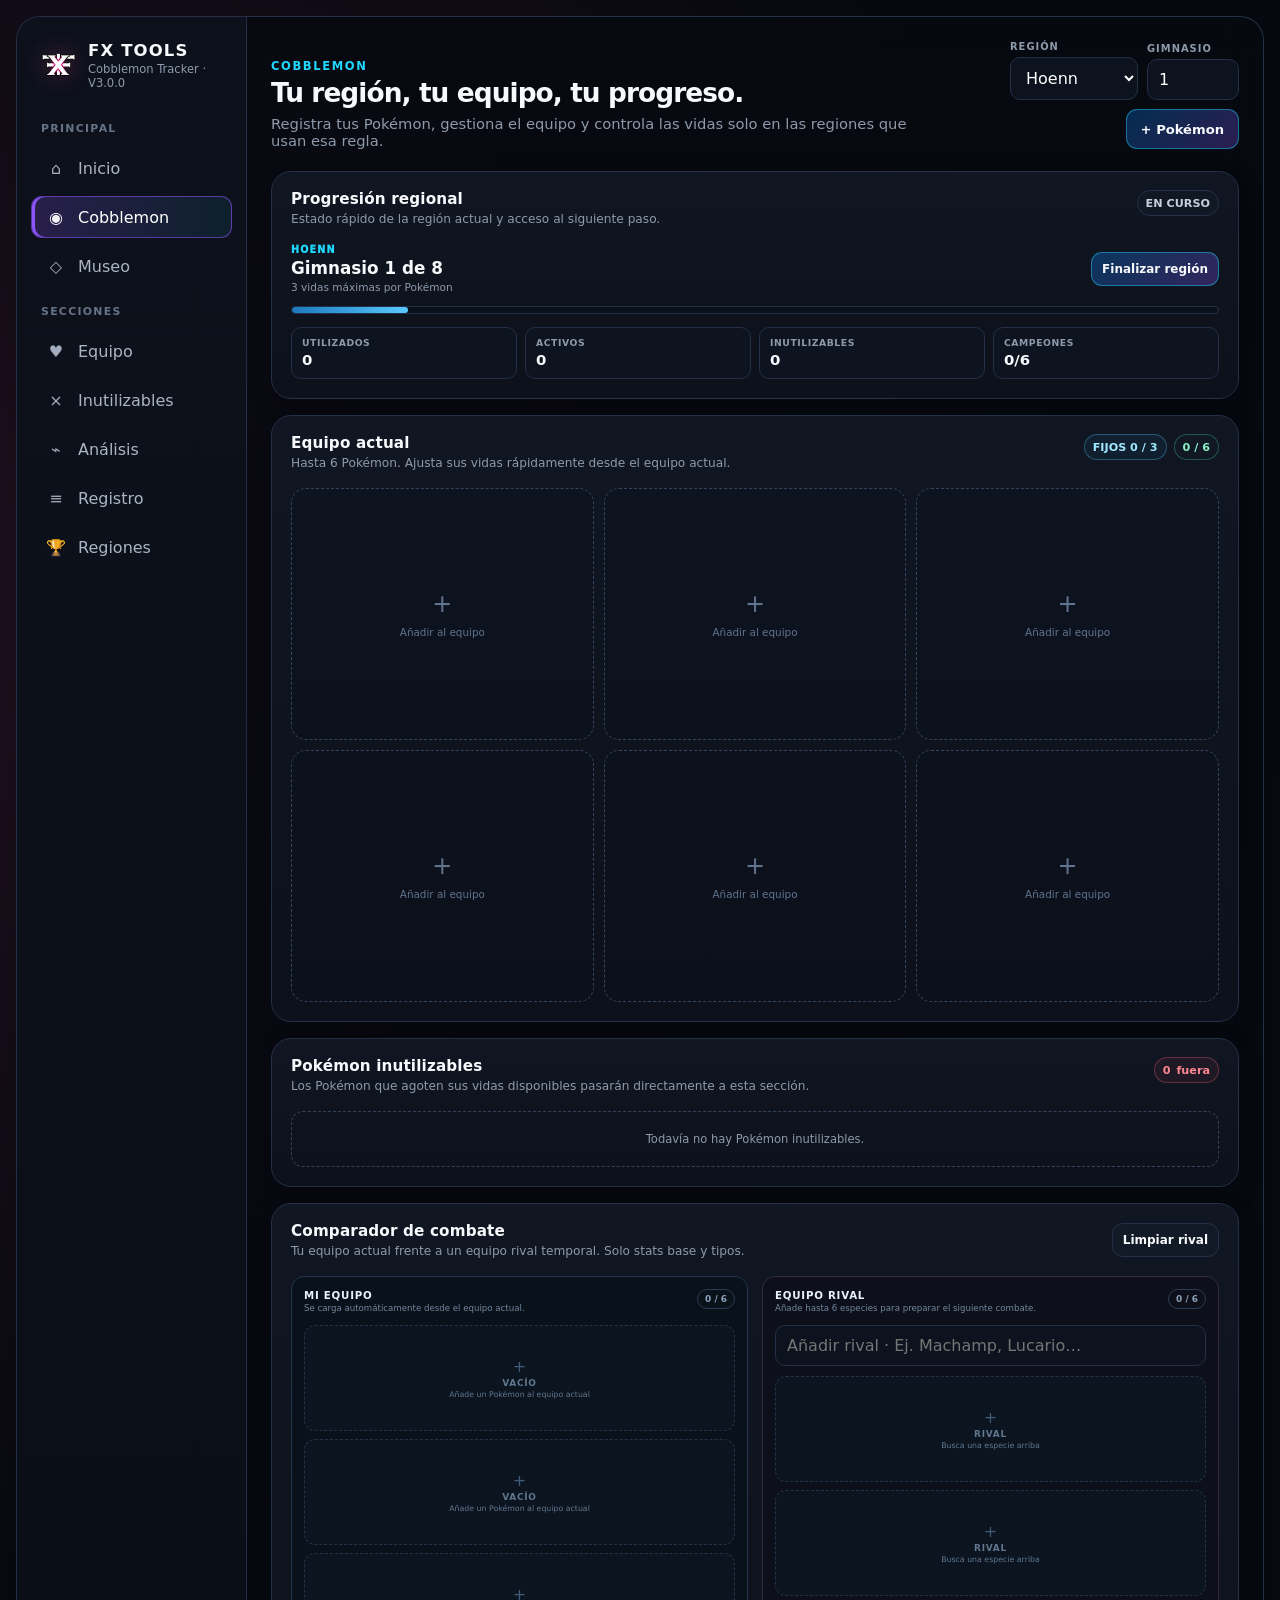
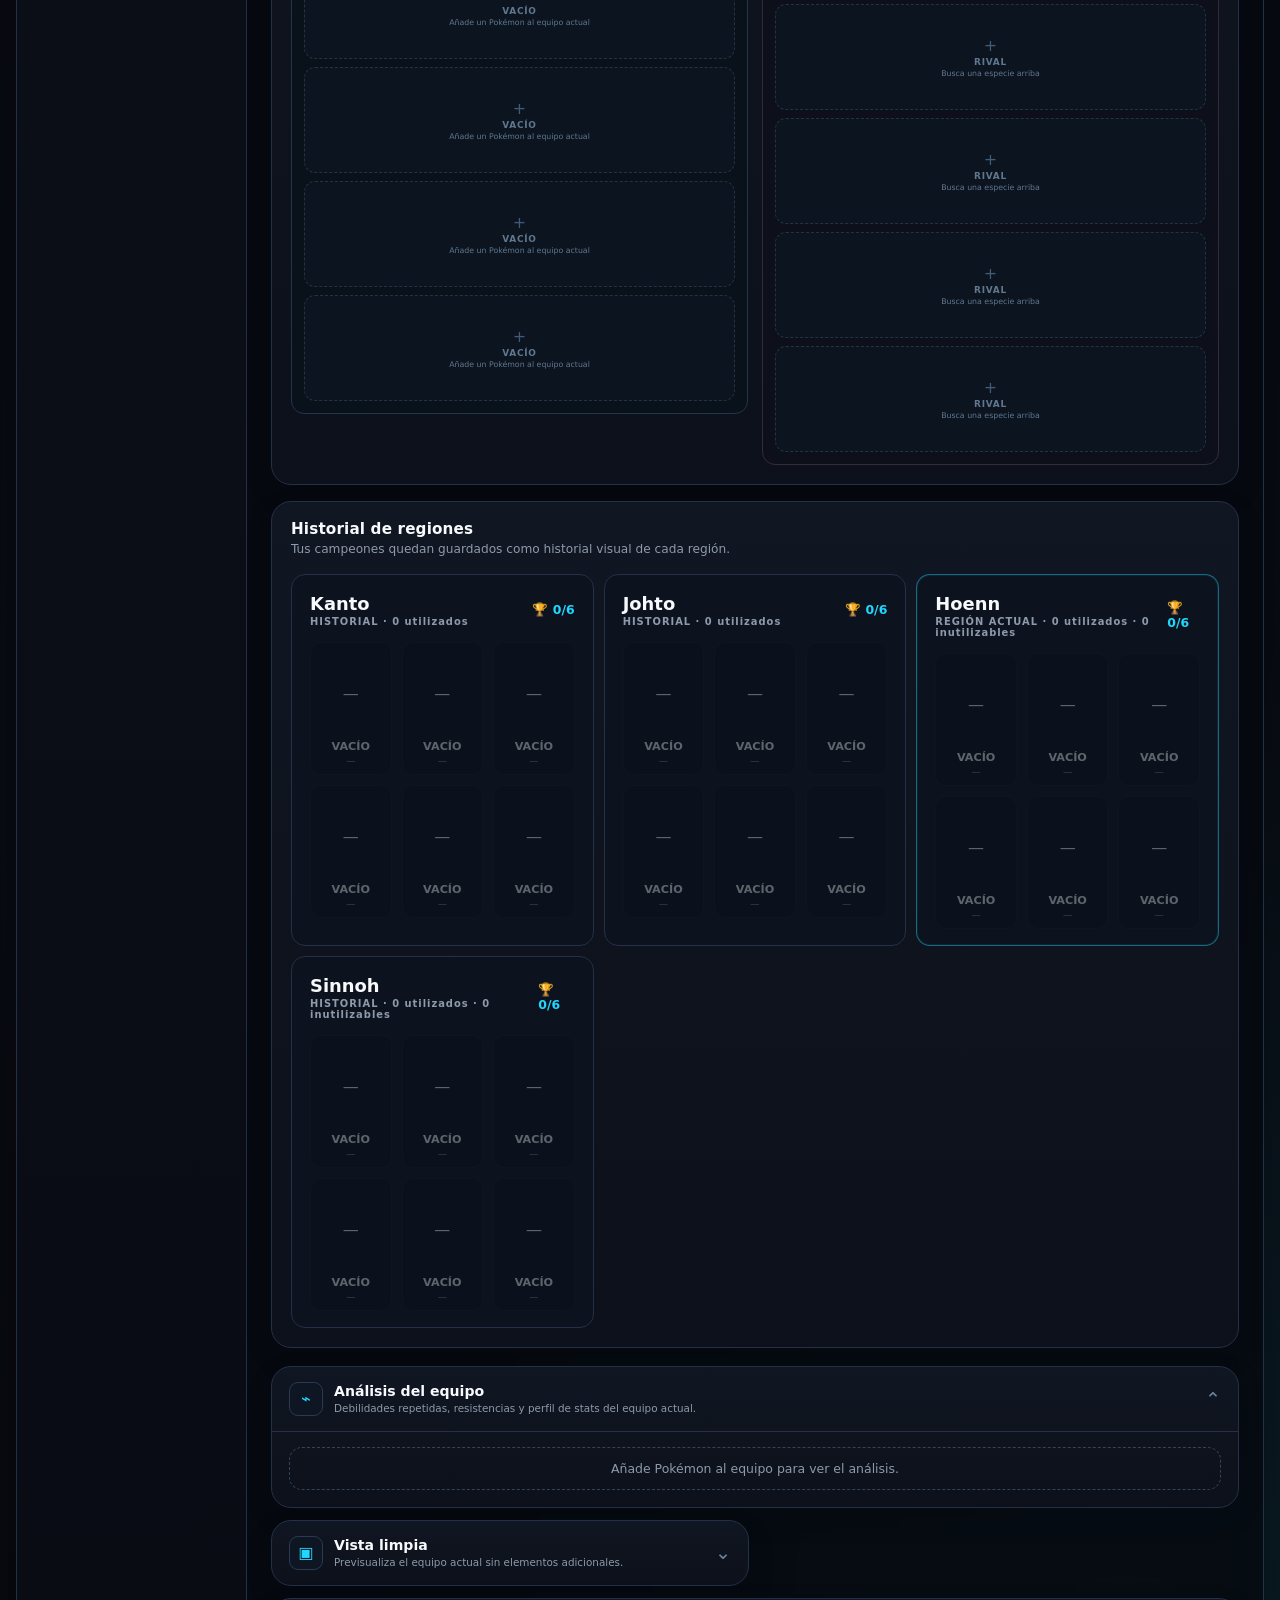
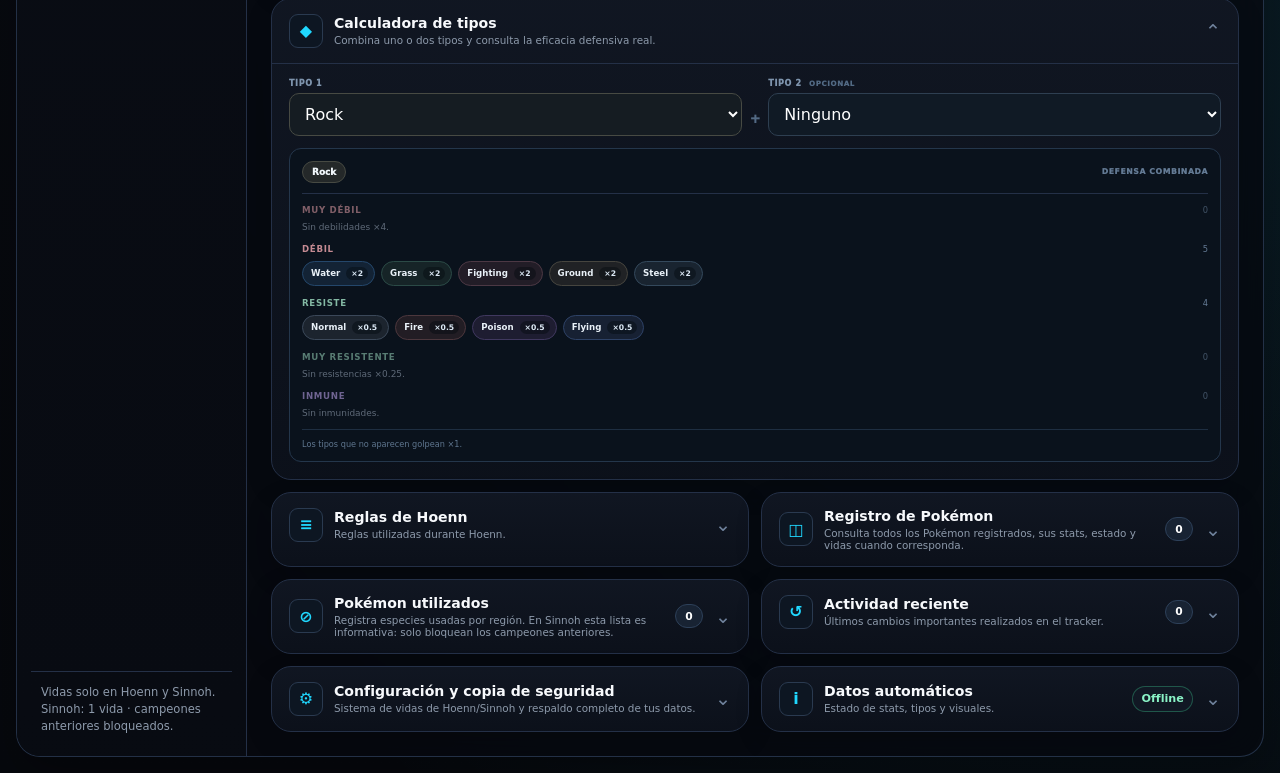
==== commit 3db17323: "Add files via upload" ====
--- a/cobblemon/index.html
+++ b/cobblemon/index.html
@@ -11,7 +11,7 @@
 <body>
 <div class="app-shell">
   <aside class="sidebar-nav">
-    <div class="brand"><img src="../favicon.png" alt="FX" onerror="this.style.display='none'"><div class="brand-copy"><strong>FX TOOLS</strong><span>Cobblemon Tracker · V2.6.2</span></div></div>
+    <div class="brand"><img src="../favicon.png" alt="FX" onerror="this.style.display='none'"><div class="brand-copy"><strong>FX TOOLS</strong><span>Cobblemon Tracker · V3.0.0</span></div></div>
     <div class="nav-group"><div class="nav-label">Principal</div><a class="nav-link" href="../"><span class="nav-icon">⌂</span>Inicio</a><a class="nav-link active" href="./"><span class="nav-icon">◉</span>Cobblemon</a><a class="nav-link" href="../museo/"><span class="nav-icon">◇</span>Museo</a></div>
     <div class="nav-group"><div class="nav-label">Secciones</div><a class="nav-link" href="#equipo"><span class="nav-icon">♥</span>Equipo</a><a class="nav-link" href="#unusable-section"><span class="nav-icon">×</span>Inutilizables</a><a class="nav-link" href="#analysis-panel"><span class="nav-icon">⌁</span>Análisis</a><a class="nav-link" href="#pokemon-panel"><span class="nav-icon">≡</span>Registro</a><a class="nav-link" href="#regiones"><span class="nav-icon">🏆</span>Regiones</a></div>
     <div class="sidebar-bottom">Vidas solo en Hoenn y Sinnoh.<br>Sinnoh: 1 vida · campeones anteriores bloqueados.</div>
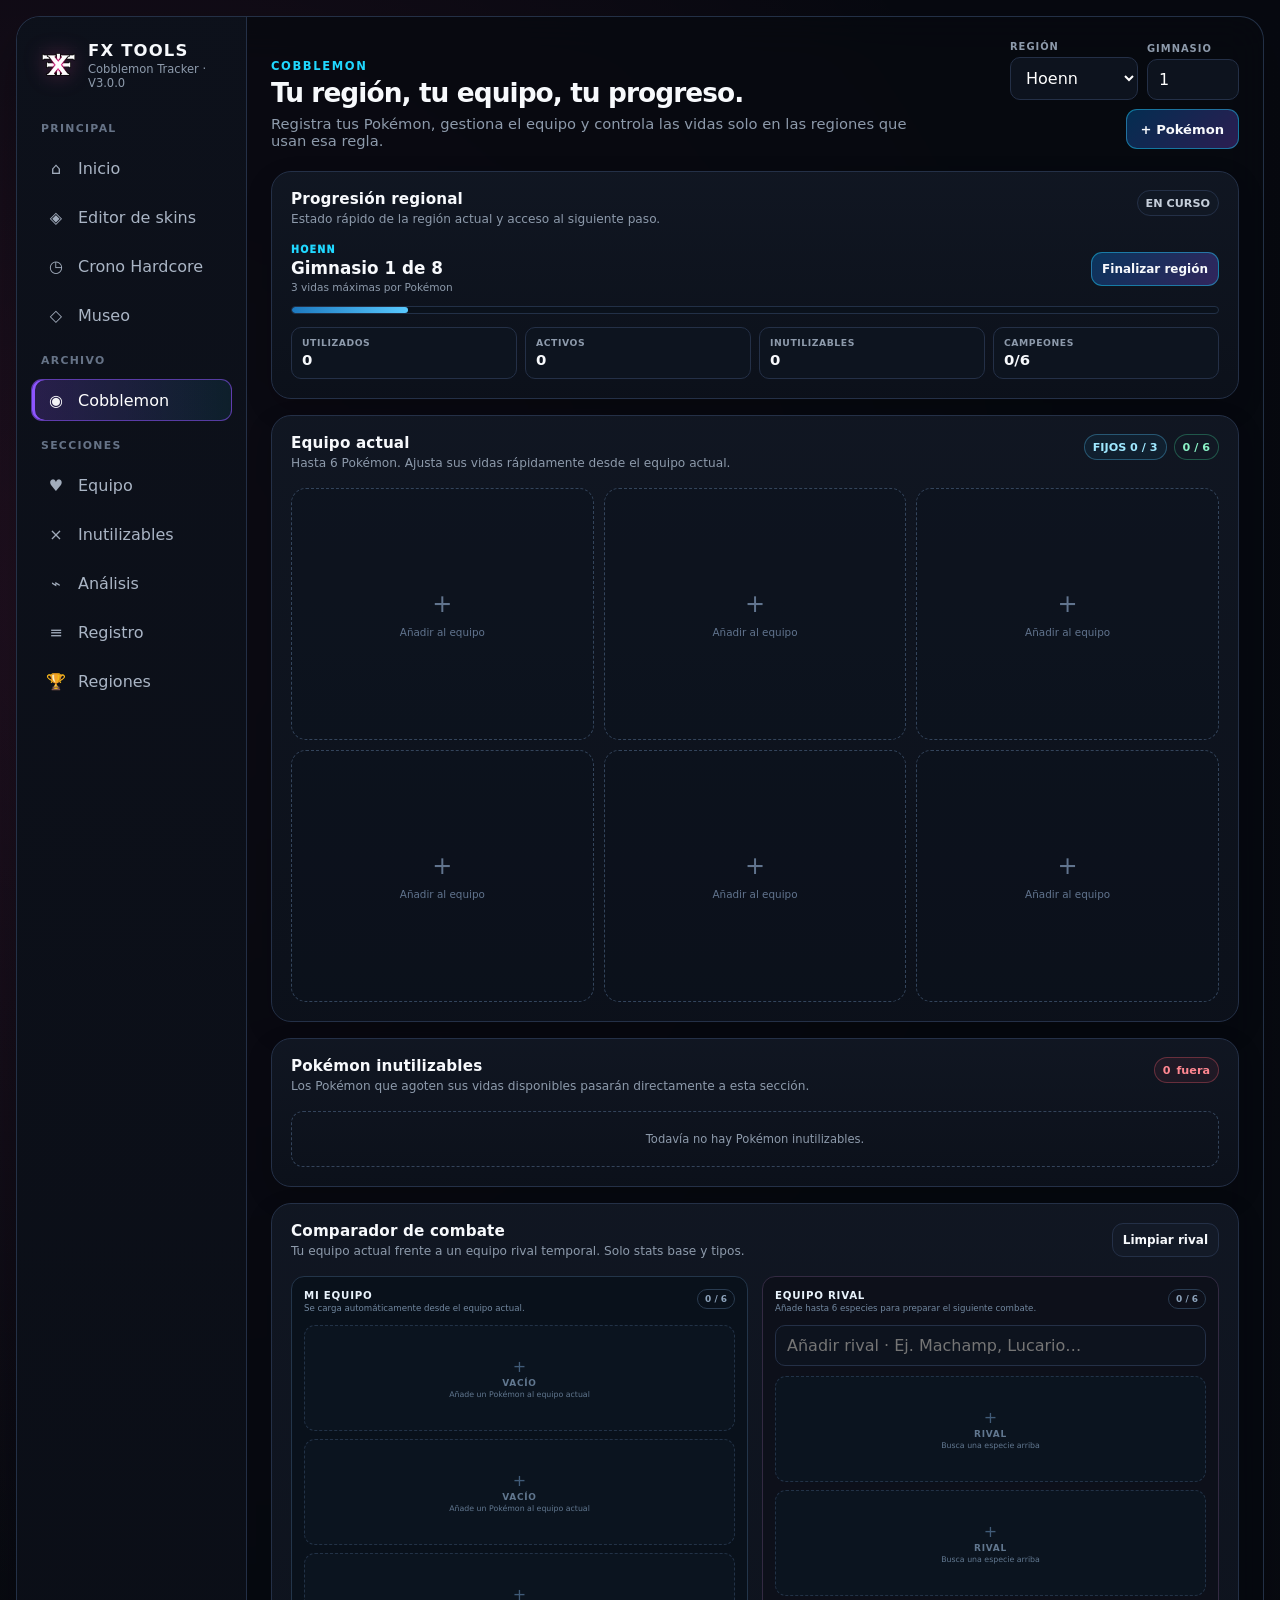
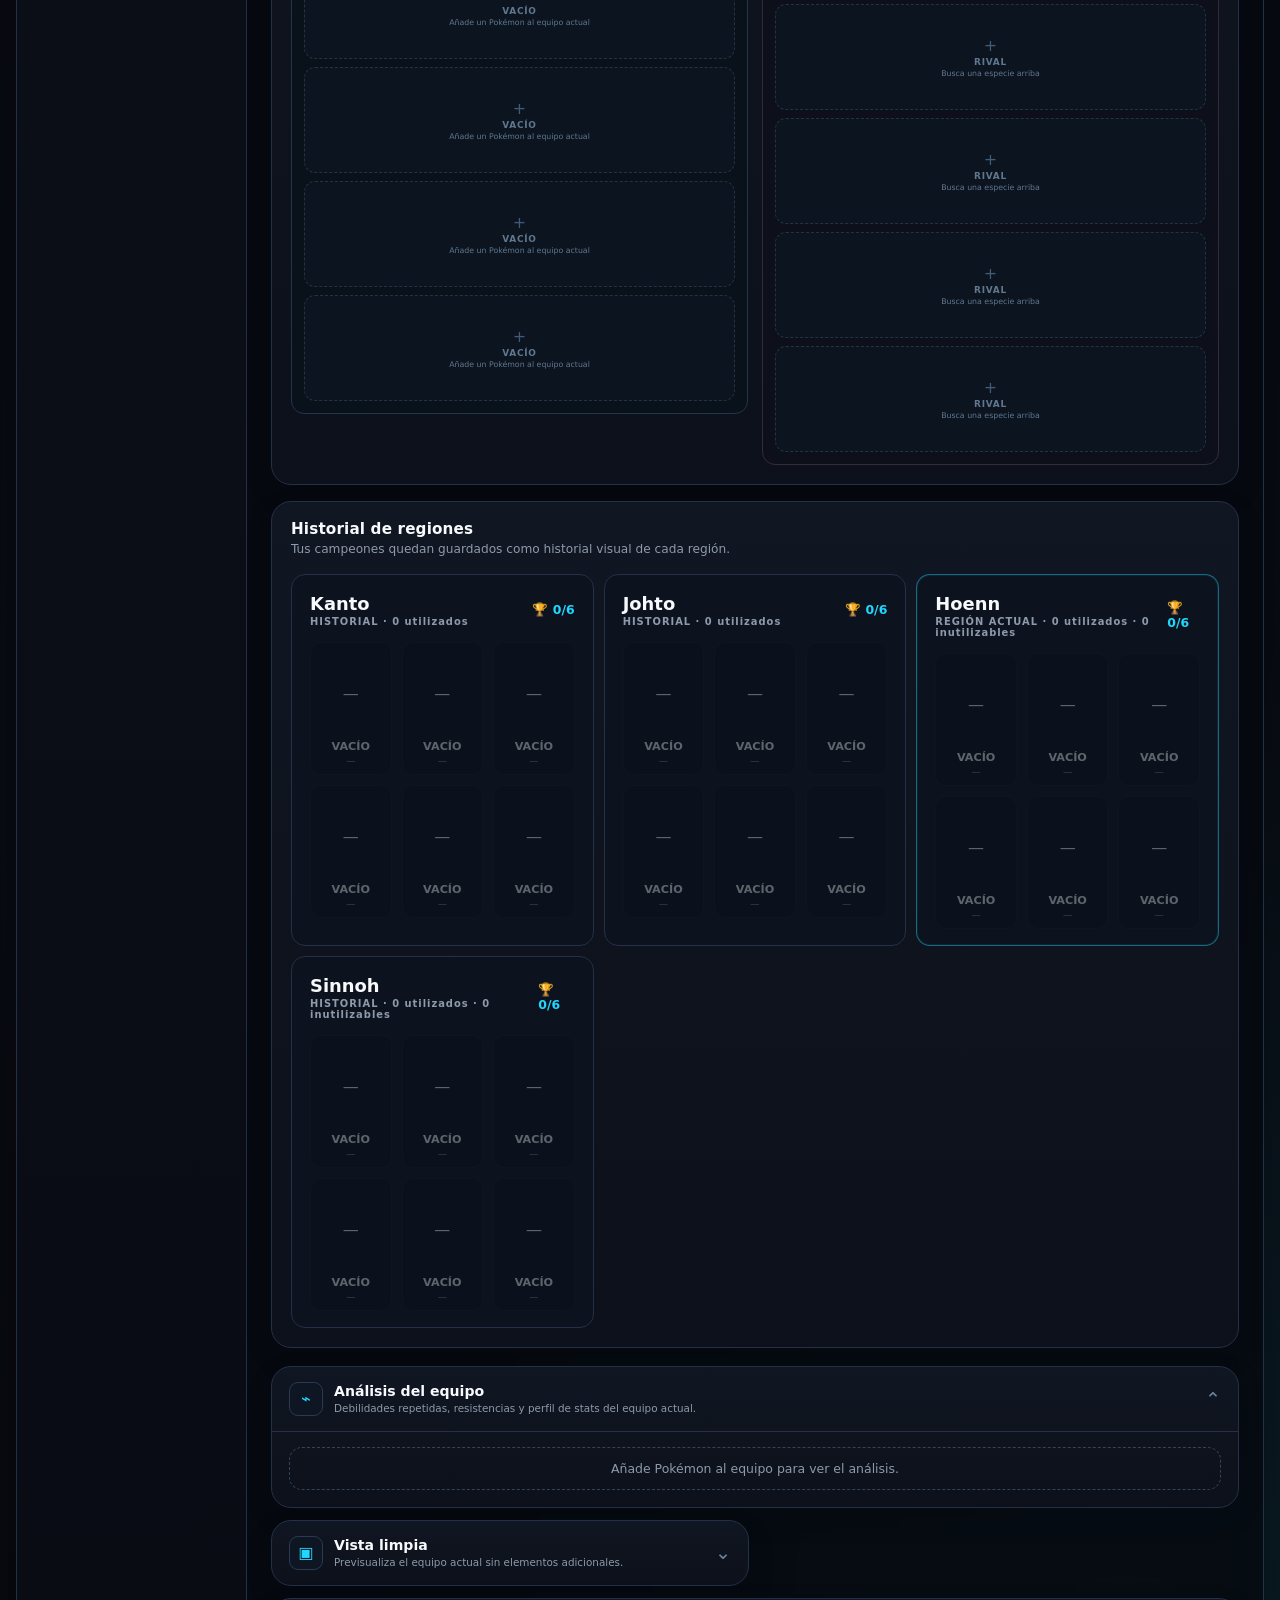
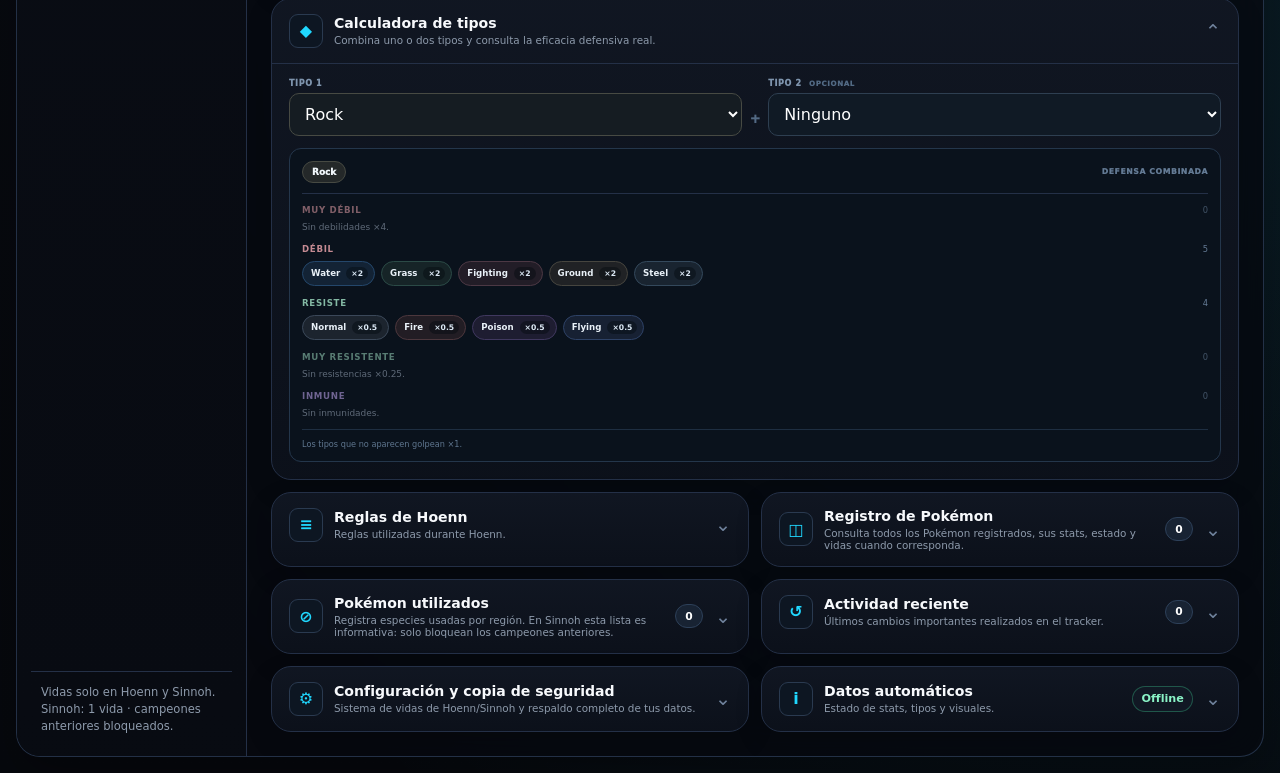
==== commit 7cb66095: "Add files via upload" ====
--- a/cobblemon/index.html
+++ b/cobblemon/index.html
@@ -12,7 +12,7 @@
 <div class="app-shell">
   <aside class="sidebar-nav">
     <div class="brand"><img src="../favicon.png" alt="FX" onerror="this.style.display='none'"><div class="brand-copy"><strong>FX TOOLS</strong><span>Cobblemon Tracker · V3.0.0</span></div></div>
-    <div class="nav-group"><div class="nav-label">Principal</div><a class="nav-link" href="../"><span class="nav-icon">⌂</span>Inicio</a><a class="nav-link active" href="./"><span class="nav-icon">◉</span>Cobblemon</a><a class="nav-link" href="../museo/"><span class="nav-icon">◇</span>Museo</a></div>
+    <div class="nav-group"><div class="nav-label">Principal</div><a class="nav-link" href="../"><span class="nav-icon">⌂</span>Inicio</a><a class="nav-link" href="../skin-editor/"><span class="nav-icon">◈</span>Editor de skins</a><a class="nav-link" href="../crono/"><span class="nav-icon">◷</span>Crono Hardcore</a><a class="nav-link" href="../museo/"><span class="nav-icon">◇</span>Museo</a></div><div class="nav-group"><div class="nav-label">Archivo</div><a class="nav-link active" href="./"><span class="nav-icon">◉</span>Cobblemon</a></div>
     <div class="nav-group"><div class="nav-label">Secciones</div><a class="nav-link" href="#equipo"><span class="nav-icon">♥</span>Equipo</a><a class="nav-link" href="#unusable-section"><span class="nav-icon">×</span>Inutilizables</a><a class="nav-link" href="#analysis-panel"><span class="nav-icon">⌁</span>Análisis</a><a class="nav-link" href="#pokemon-panel"><span class="nav-icon">≡</span>Registro</a><a class="nav-link" href="#regiones"><span class="nav-icon">🏆</span>Regiones</a></div>
     <div class="sidebar-bottom">Vidas solo en Hoenn y Sinnoh.<br>Sinnoh: 1 vida · campeones anteriores bloqueados.</div>
   </aside>
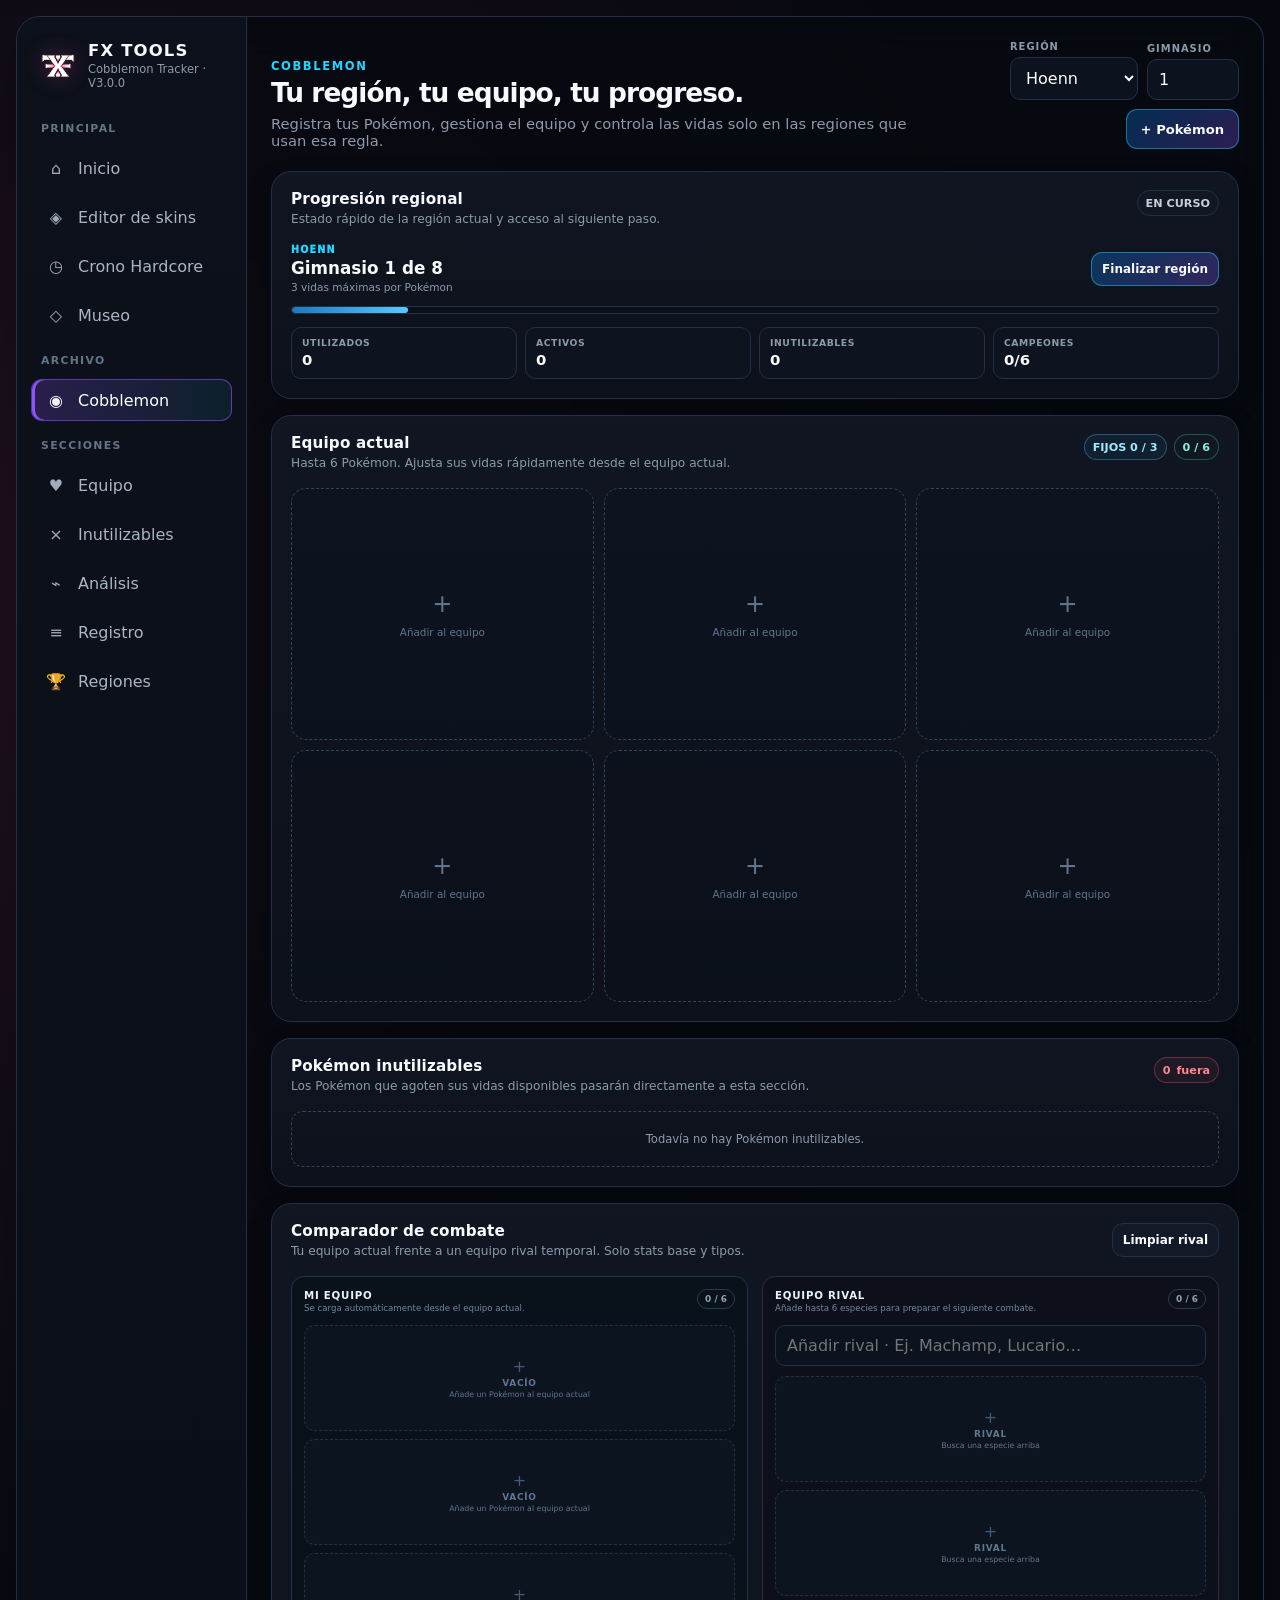
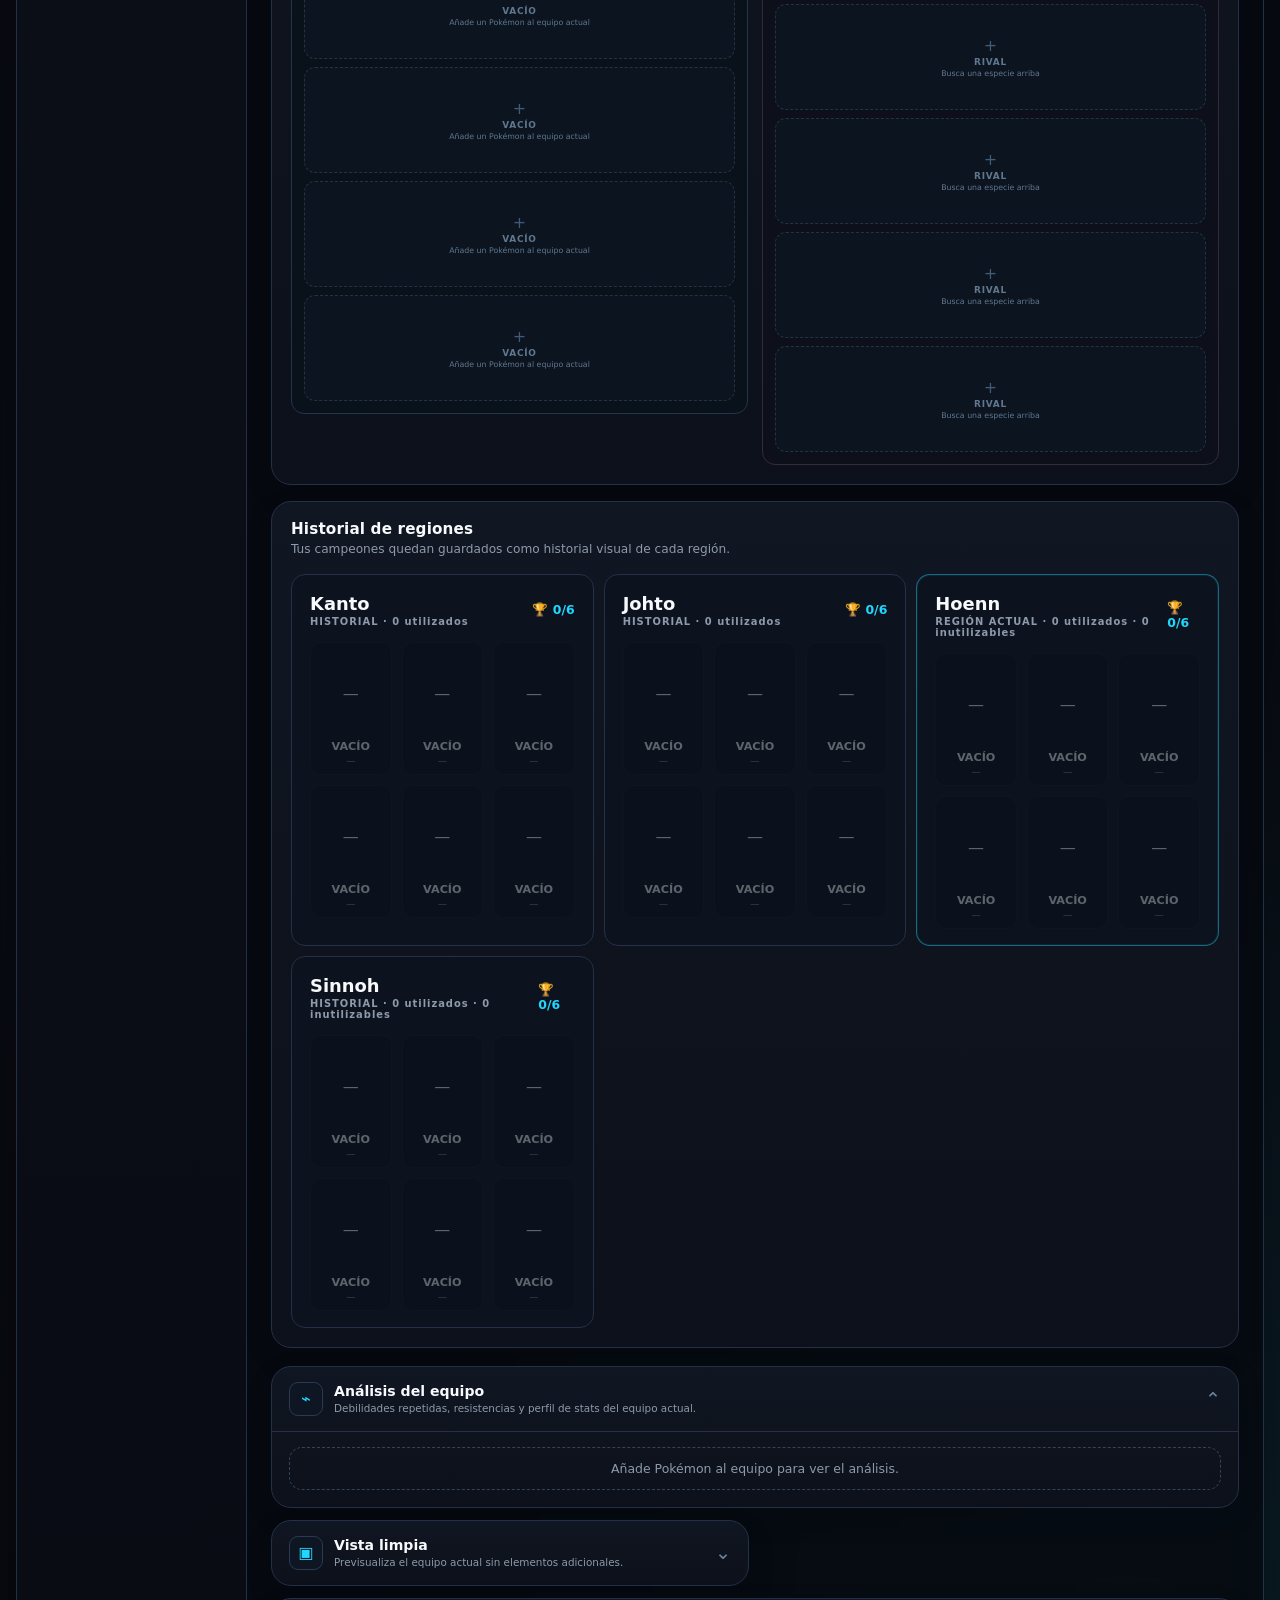
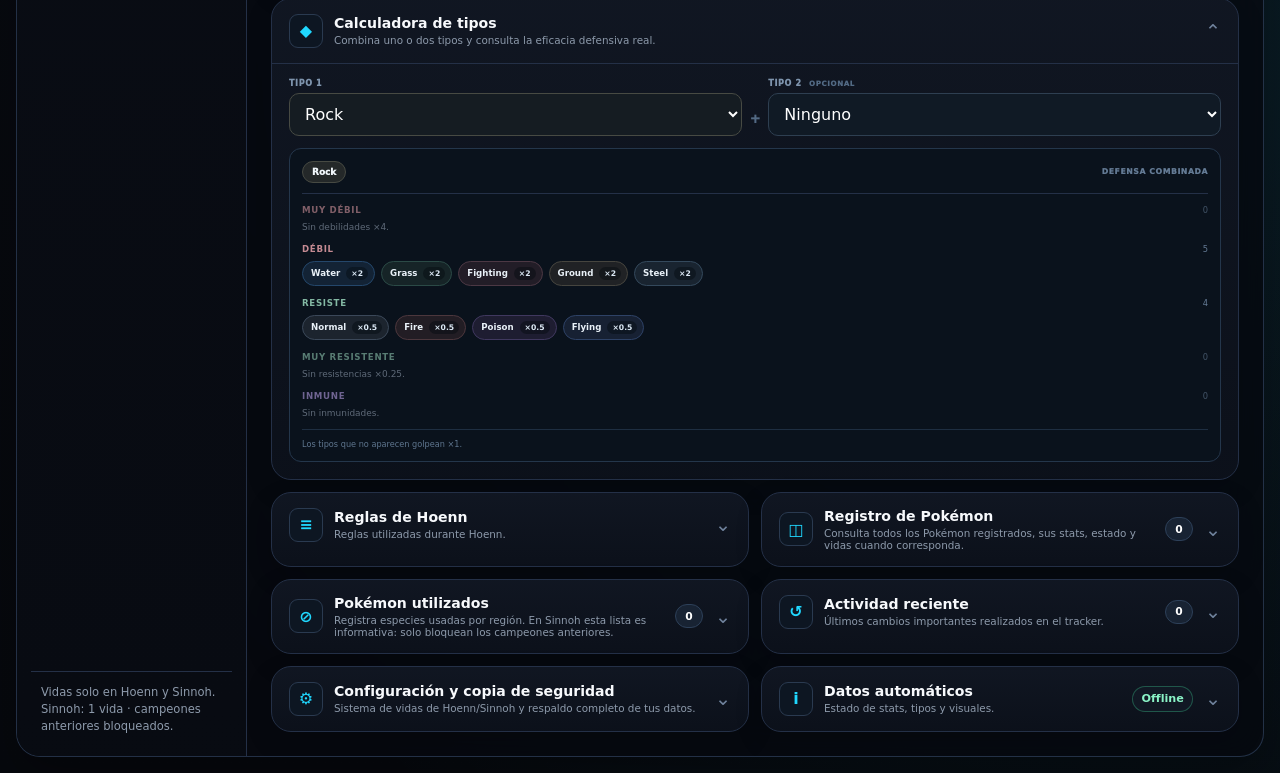
==== commit 2e8b1fa0: "Add files via upload" ====
--- a/cobblemon/index.html
+++ b/cobblemon/index.html
@@ -4,14 +4,14 @@
   <meta charset="utf-8">
   <meta name="viewport" content="width=device-width,initial-scale=1">
   <title>Cobblemon Tracker · FX Tools</title>
-  <link rel="icon" href="../favicon.png">
+  <link rel="icon" href="../assets/images/favicon.png">
   <link rel="stylesheet" href="../css/global.css">
   <link rel="stylesheet" href="cobblemon.css?v=2.5.15">
 </head>
 <body>
 <div class="app-shell">
   <aside class="sidebar-nav">
-    <div class="brand"><img src="../favicon.png" alt="FX" onerror="this.style.display='none'"><div class="brand-copy"><strong>FX TOOLS</strong><span>Cobblemon Tracker · V3.0.0</span></div></div>
+    <div class="brand"><img src="../assets/images/favicon.png" alt="FX" onerror="this.style.display='none'"><div class="brand-copy"><strong>FX TOOLS</strong><span>Cobblemon Tracker · V3.0.0</span></div></div>
     <div class="nav-group"><div class="nav-label">Principal</div><a class="nav-link" href="../"><span class="nav-icon">⌂</span>Inicio</a><a class="nav-link" href="../skin-editor/"><span class="nav-icon">◈</span>Editor de skins</a><a class="nav-link" href="../crono/"><span class="nav-icon">◷</span>Crono Hardcore</a><a class="nav-link" href="../museo/"><span class="nav-icon">◇</span>Museo</a></div><div class="nav-group"><div class="nav-label">Archivo</div><a class="nav-link active" href="./"><span class="nav-icon">◉</span>Cobblemon</a></div>
     <div class="nav-group"><div class="nav-label">Secciones</div><a class="nav-link" href="#equipo"><span class="nav-icon">♥</span>Equipo</a><a class="nav-link" href="#unusable-section"><span class="nav-icon">×</span>Inutilizables</a><a class="nav-link" href="#analysis-panel"><span class="nav-icon">⌁</span>Análisis</a><a class="nav-link" href="#pokemon-panel"><span class="nav-icon">≡</span>Registro</a><a class="nav-link" href="#regiones"><span class="nav-icon">🏆</span>Regiones</a></div>
     <div class="sidebar-bottom">Vidas solo en Hoenn y Sinnoh.<br>Sinnoh: 1 vida · campeones anteriores bloqueados.</div>
